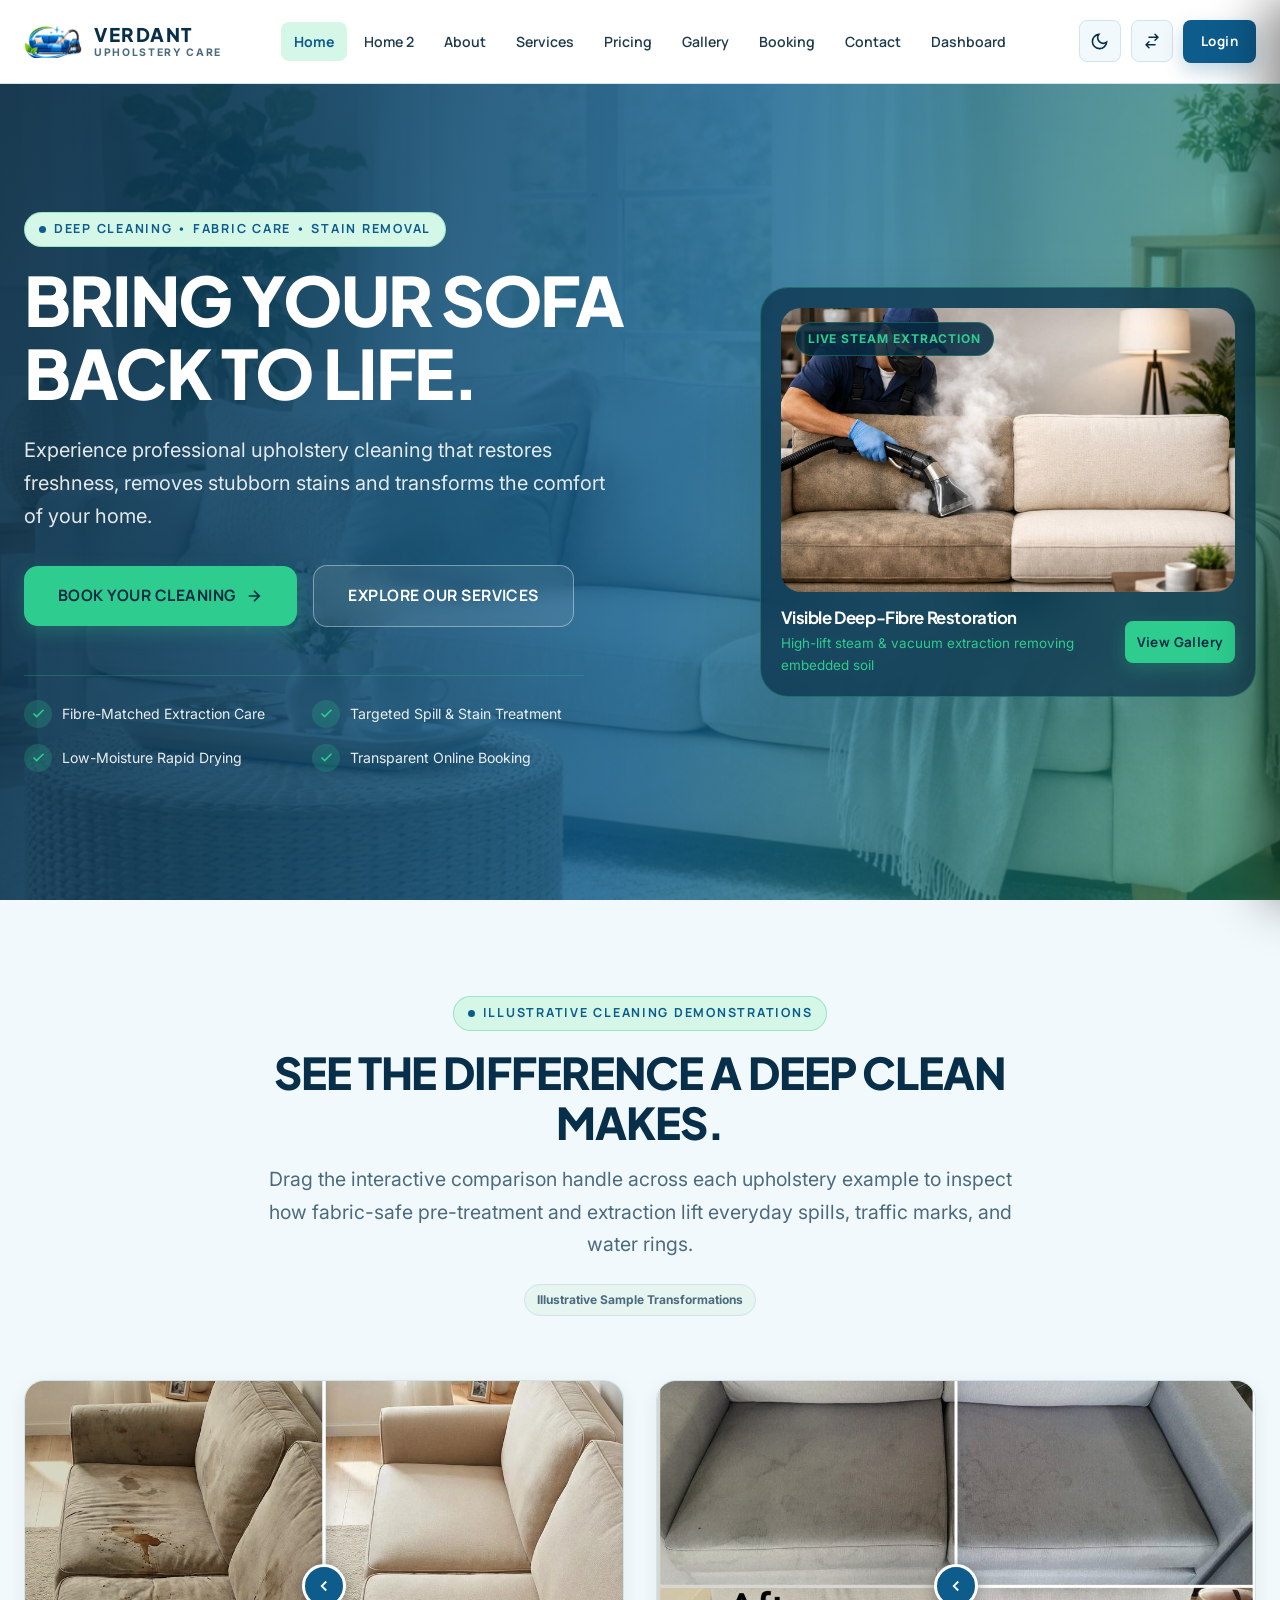
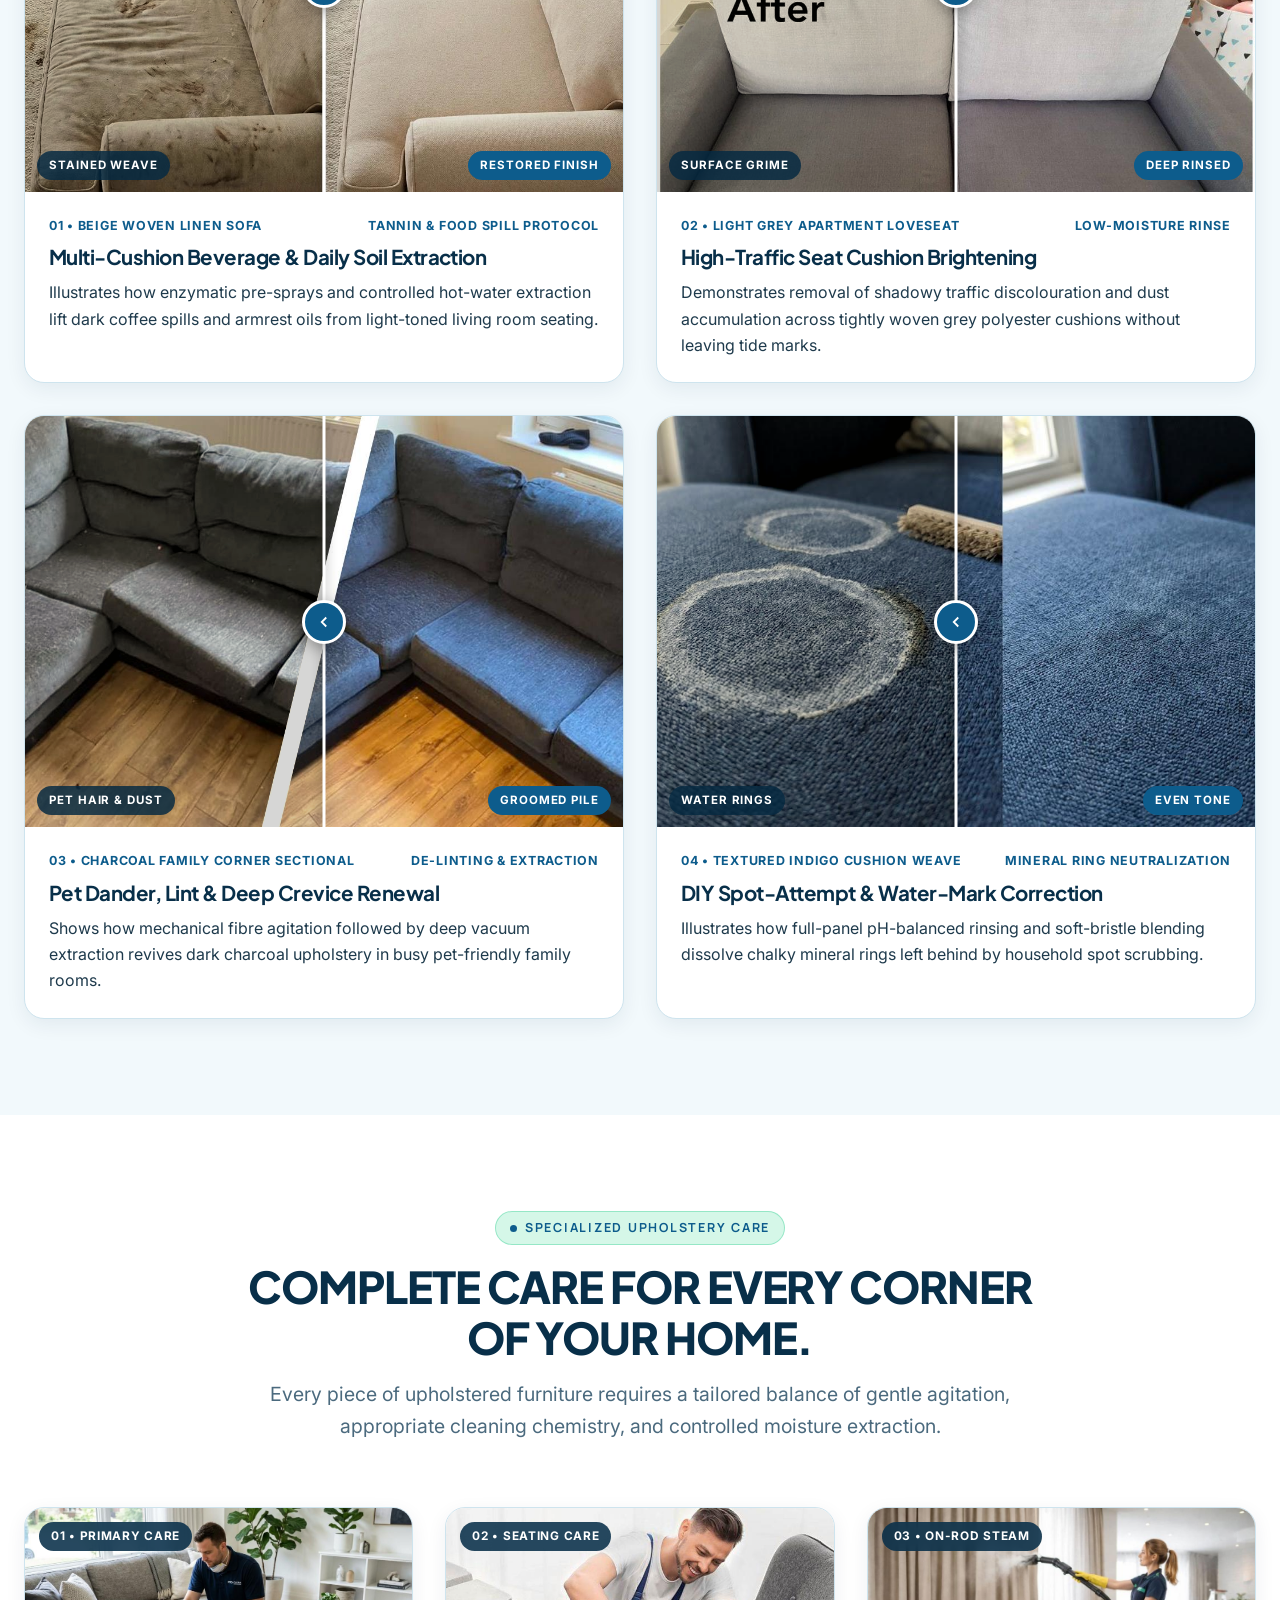
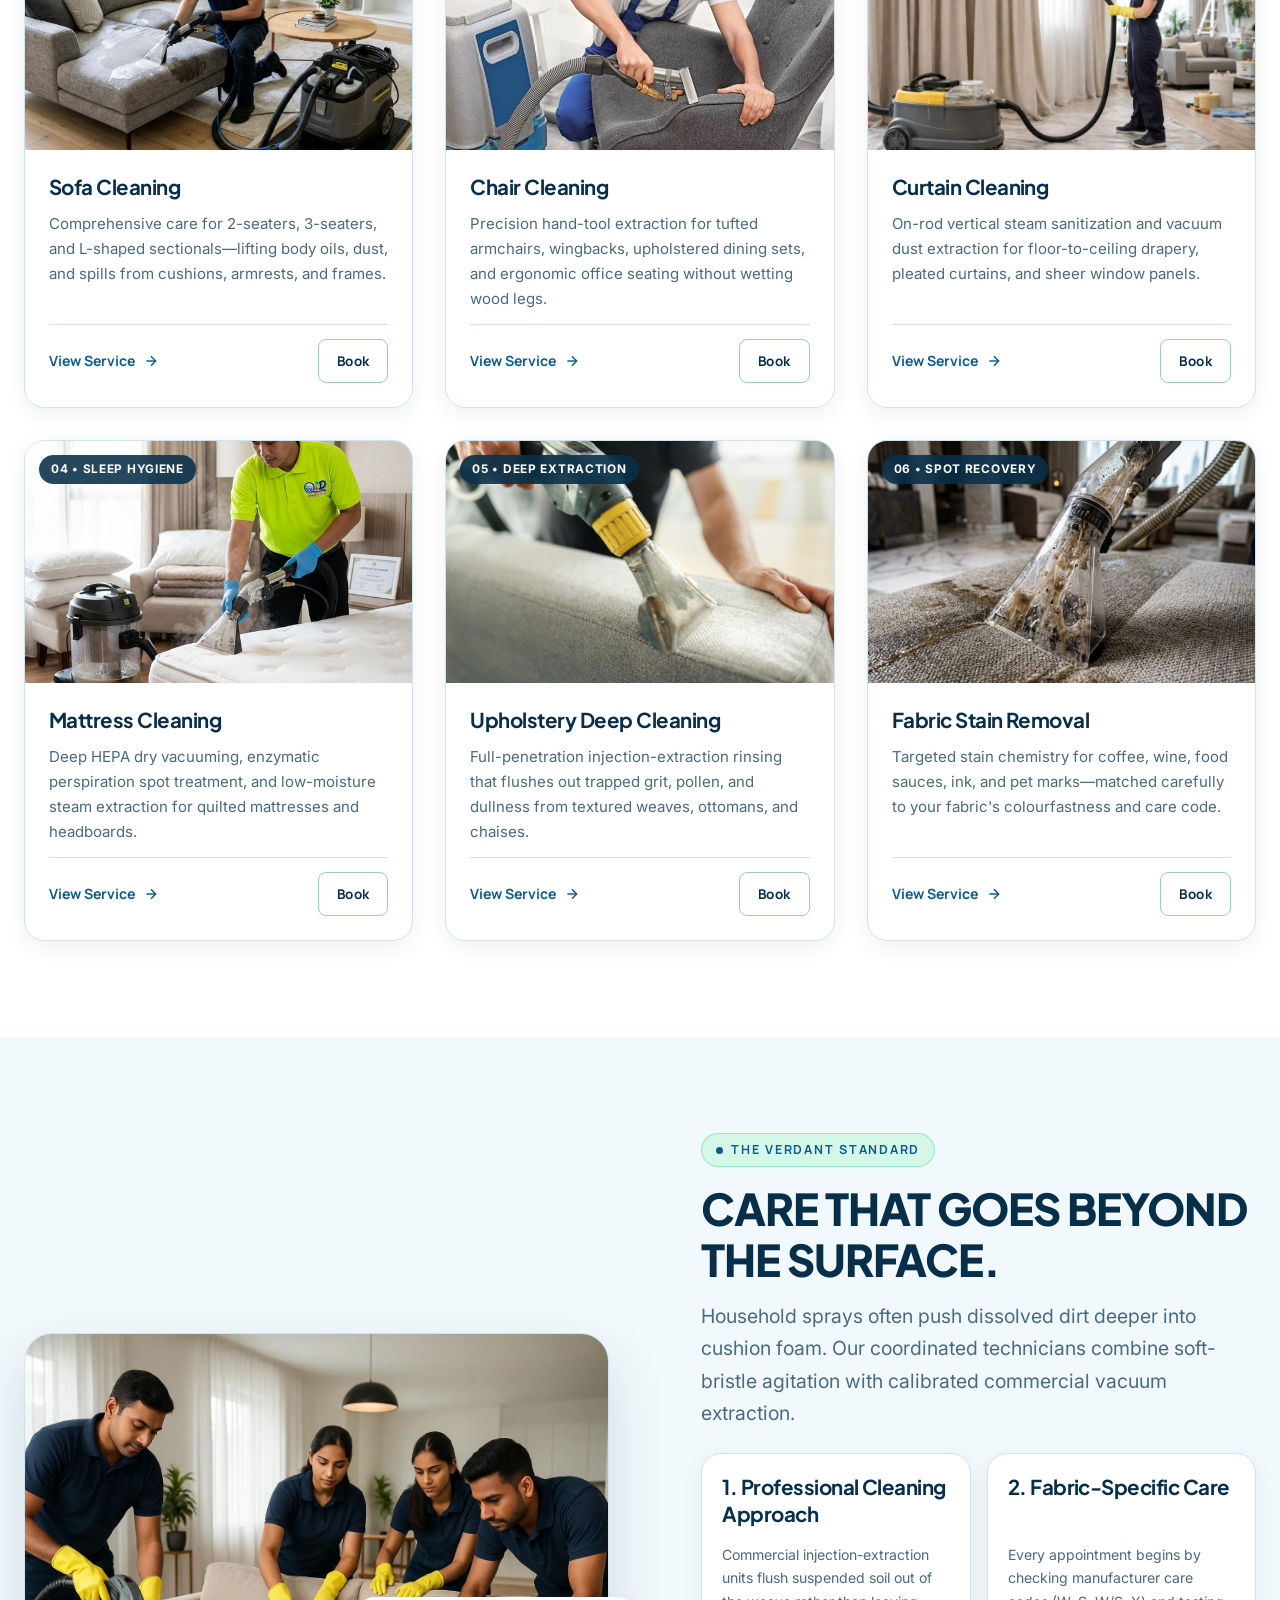
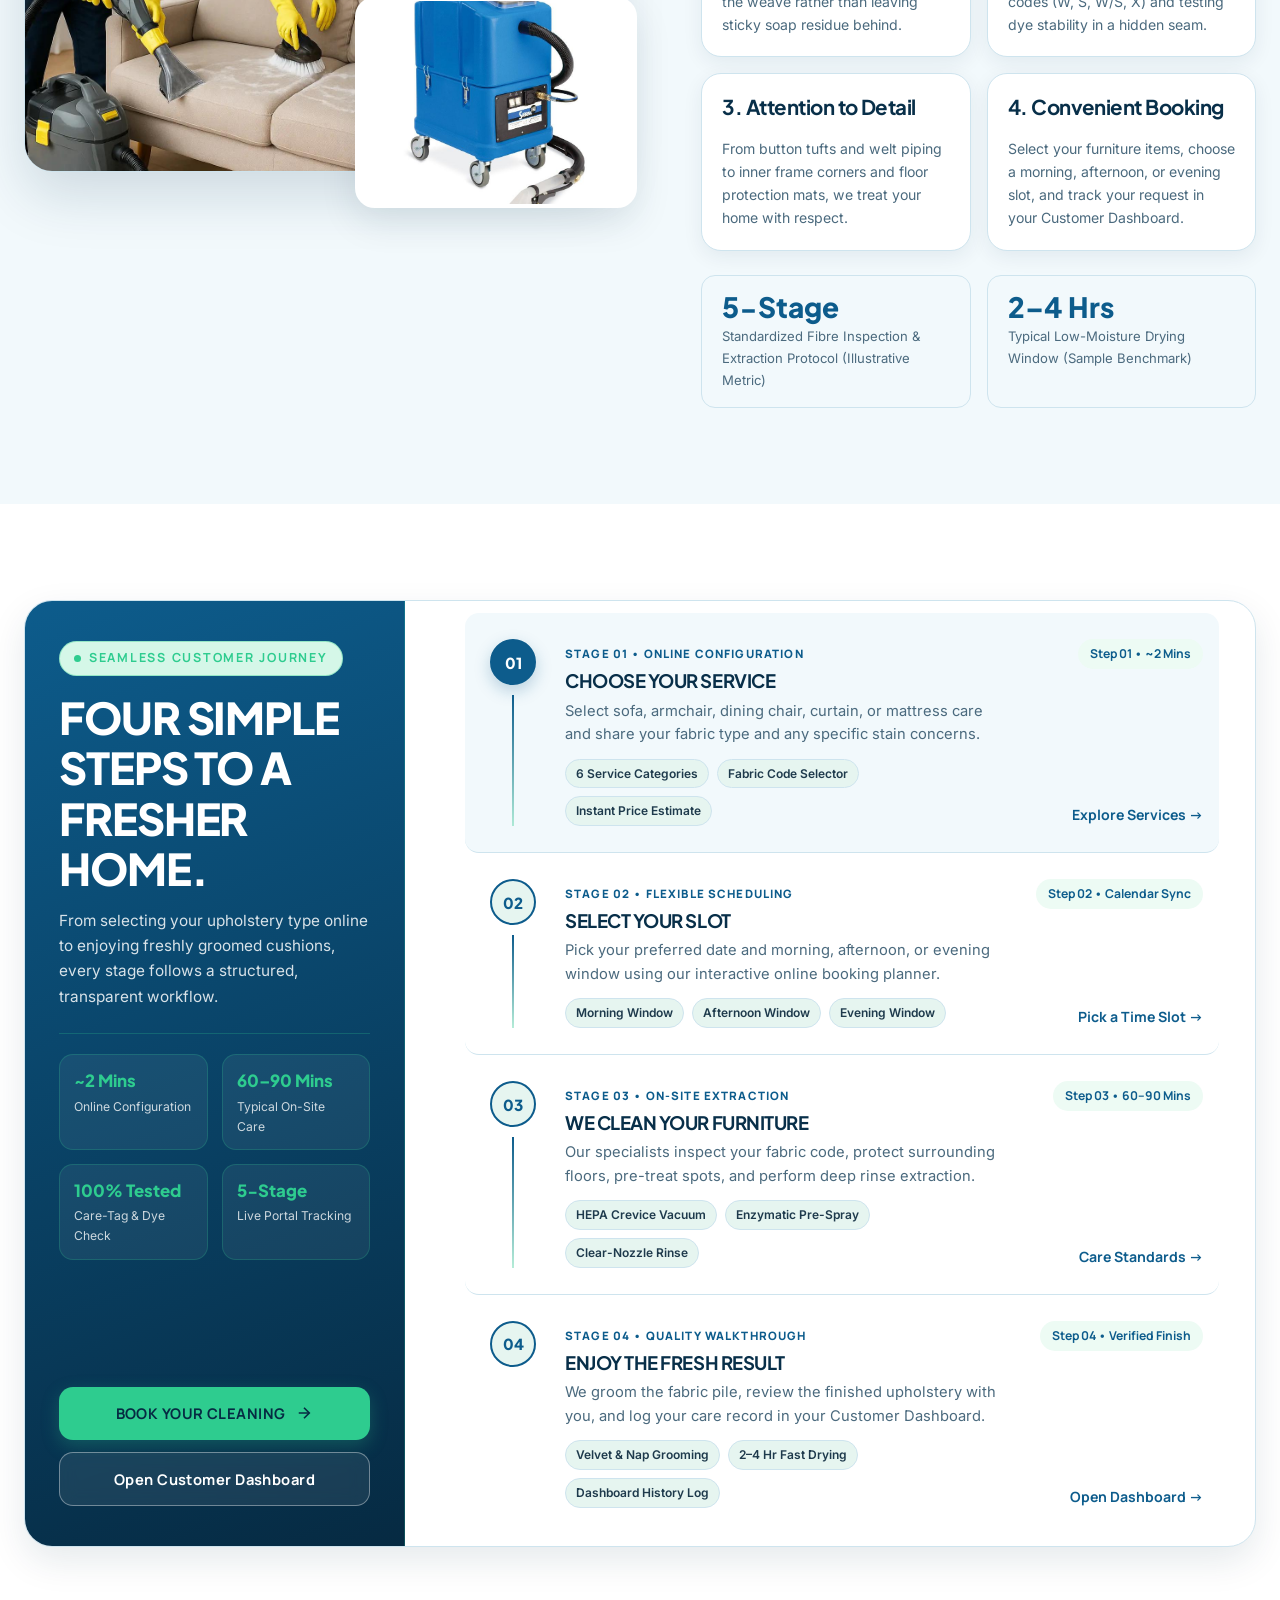
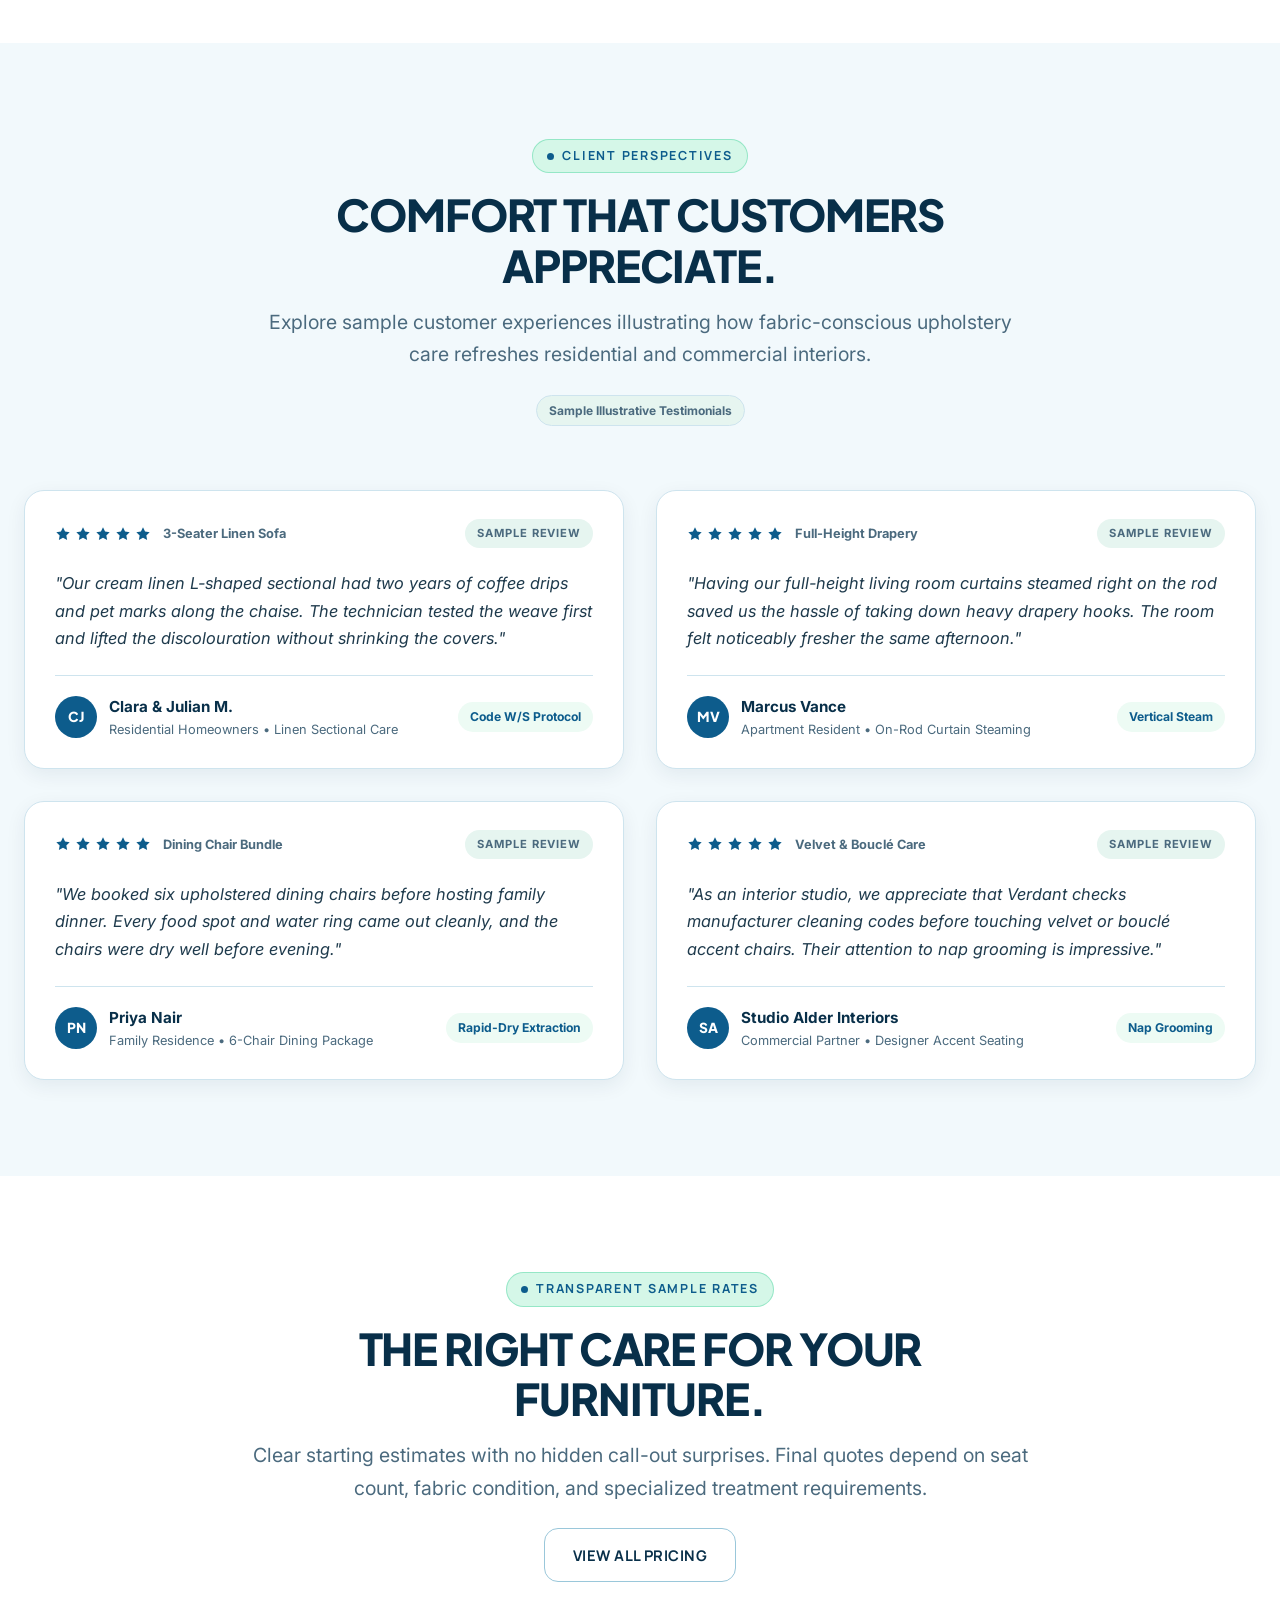
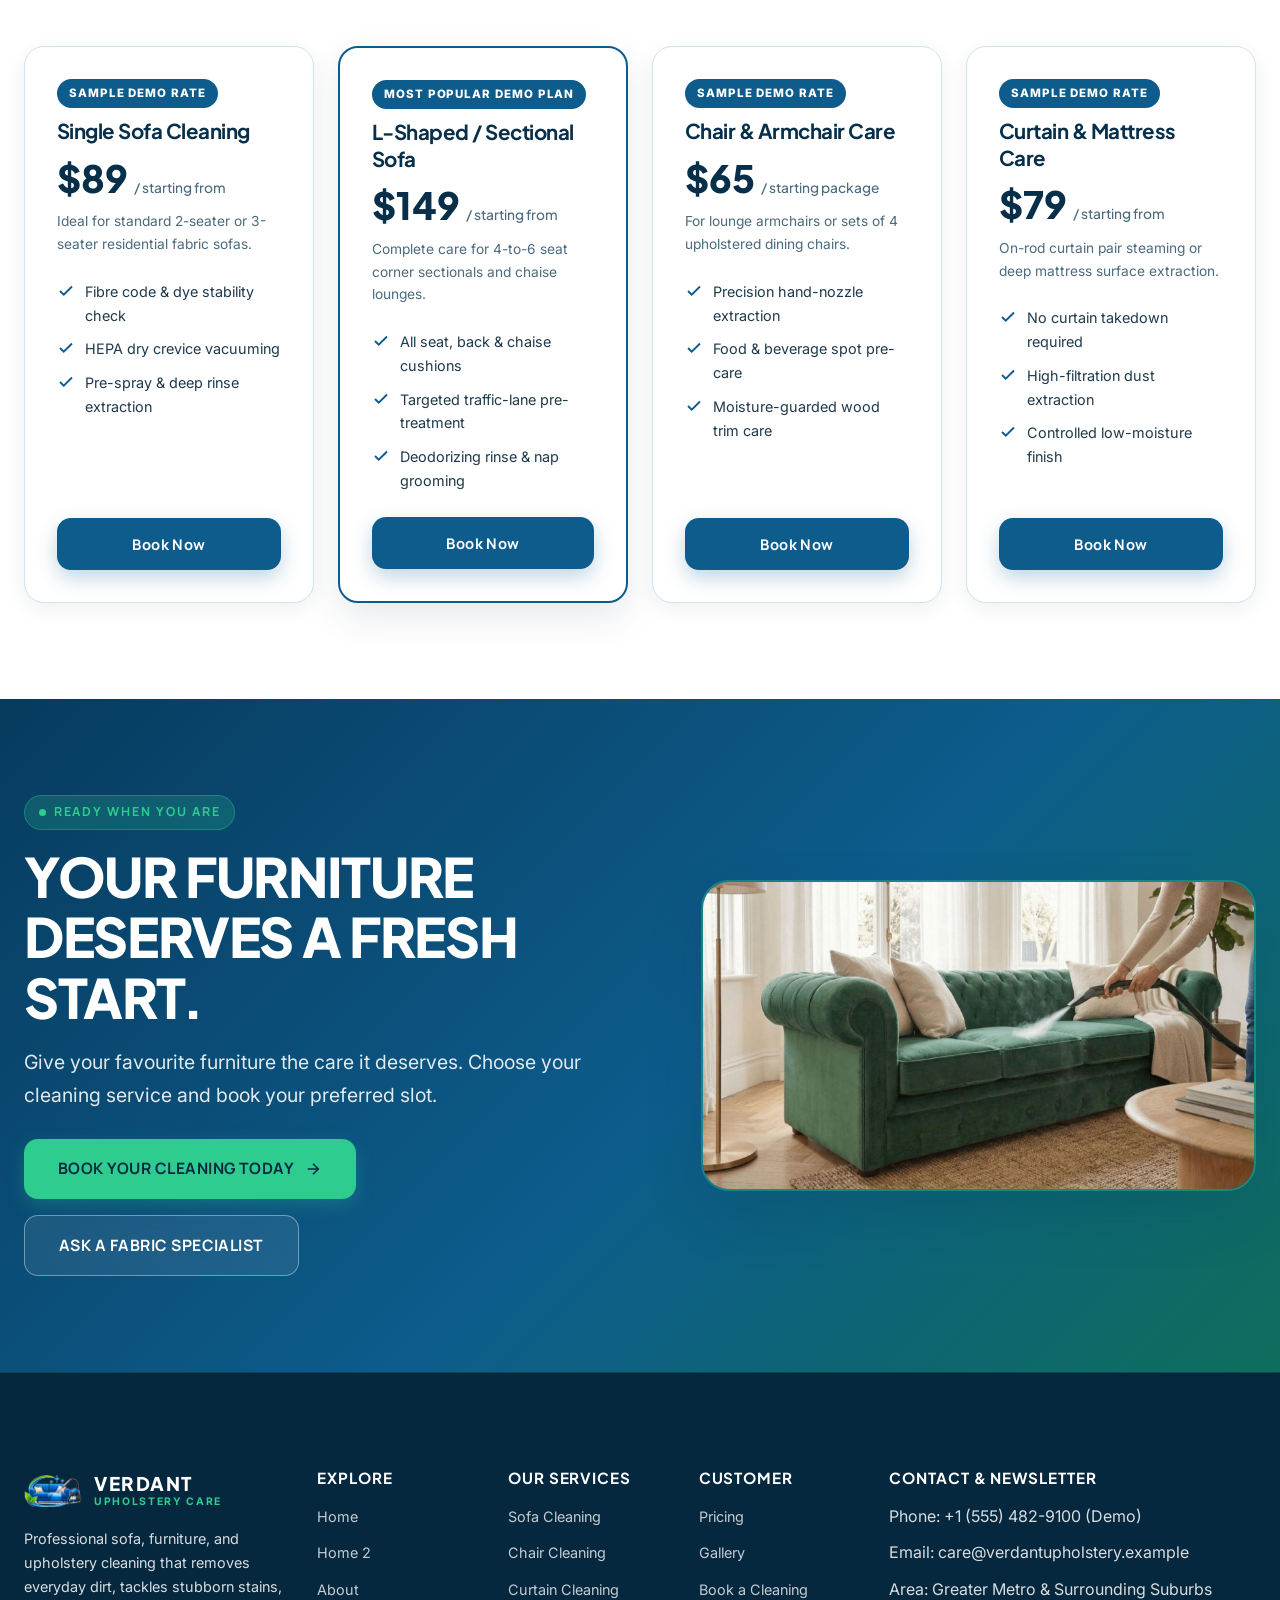
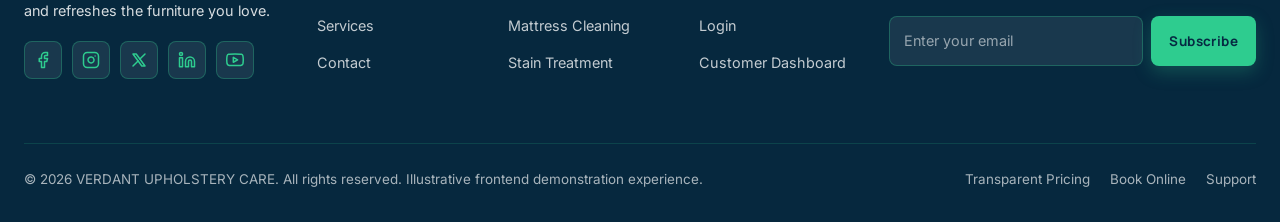
==== index.html @ 47d1d645 "Initial commit: Sofa & Upholstery Cleaning Service website" ====
<!DOCTYPE html>
<html lang="en" data-theme="light">

<head>
  <meta charset="UTF-8">
  <meta name="viewport" content="width=device-width, initial-scale=1.0">
  <title>VERDANT Upholstery Care | Premium Sofa &amp; Upholstery Cleaning Service</title>
  <meta name="description"
    content="Bring your furniture back to life. Professional sofa, chair, curtain, and mattress upholstery cleaning that removes everyday dirt, tackles stubborn stains, and refreshes your home.">
  <meta property="og:title" content="VERDANT Upholstery Care — Bring Your Furniture Back to Life">
  <meta property="og:description"
    content="Professional upholstery cleaning that restores freshness, removes stubborn stains, and transforms the comfort of your home.">
  <meta property="og:type" content="website">
  <link rel="icon" type="image/png" href="images/logo.png">
  <link rel="stylesheet" href="assets/css/style.css">
</head>

<body>

  <!-- ==================== GLOBAL STICKY NAVBAR ==================== -->
  <header class="site-header">
    <div class="container navbar">
      <a href="index.html" class="brand-logo" aria-label="Verdant Upholstery Care Home">
        <span class="brand-logo__mark" aria-hidden="true">
          <img src="images/logo.png" alt="Verdant Upholstery Care Logo" width="58" height="42">
        </span>
        <span class="brand-logo__text">
          <span class="brand-logo__name">VERDANT</span>
          <span class="brand-logo__sub">UPHOLSTERY CARE</span>
        </span>
      </a>

      <nav class="nav-menu" aria-label="Primary Navigation">
        <a href="index.html" class="nav-link is-active">Home</a>
        <a href="home-2.html" class="nav-link">Home 2</a>
        <a href="about.html" class="nav-link">About</a>
        <a href="services.html" class="nav-link">Services</a>
        <a href="pricing.html" class="nav-link">Pricing</a>
        <a href="gallery.html" class="nav-link">Gallery</a>
        <a href="booking.html" class="nav-link">Booking</a>
        <a href="contact.html" class="nav-link">Contact</a>
        <a href="dashboard.html" class="nav-link">Dashboard</a>
      </nav>

      <div class="nav-actions">
        <button type="button" class="theme-toggle" data-theme-toggle aria-label="Toggle Light and Dark Theme">
          <svg class="icon-moon" viewBox="0 0 24 24" fill="none" stroke="currentColor" stroke-width="2">
            <path d="M21 12.79A9 9 0 1 1 11.21 3 7 7 0 0 0 21 12.79z" />
          </svg>
          <svg class="icon-sun" viewBox="0 0 24 24" fill="none" stroke="currentColor" stroke-width="2">
            <circle cx="12" cy="12" r="5" />
            <line x1="12" y1="1" x2="12" y2="3" />
            <line x1="12" y1="21" x2="12" y2="23" />
            <line x1="4.22" y1="4.22" x2="5.64" y2="5.64" />
            <line x1="18.36" y1="18.36" x2="19.78" y2="19.78" />
            <line x1="1" y1="12" x2="3" y2="12" />
            <line x1="21" y1="12" x2="23" y2="12" />
            <line x1="4.22" y1="19.78" x2="5.64" y2="18.36" />
            <line x1="18.36" y1="5.64" x2="19.78" y2="4.22" />
          </svg>
        </button>
        <button type="button" class="rtl-toggle-btn" data-rtl-toggle aria-label="Toggle Direction"
          title="Toggle RTL / LTR Direction">
          <svg viewBox="0 0 24 24" width="18" height="18" fill="none" stroke="currentColor" stroke-width="2"
            stroke-linecap="round" stroke-linejoin="round" aria-hidden="true">
            <path d="M8 7h12m0 0l-4-4m4 4l-4 4" />
            <path d="M16 17H4m0 0l4 4m-4-4l4-4" />
          </svg>
        </button>
        <a href="login.html" class="btn btn--primary btn--sm btn--nav-cta">Login</a>
        <button type="button" class="hamburger-btn" data-drawer-open aria-label="Open Navigation Menu">
          <svg viewBox="0 0 24 24" width="22" height="22" fill="none" stroke="currentColor" stroke-width="2.2">
            <line x1="3" y1="6" x2="21" y2="6" />
            <line x1="3" y1="12" x2="21" y2="12" />
            <line x1="3" y1="18" x2="21" y2="18" />
          </svg>
        </button>
      </div>
    </div>
  </header>

  <!-- ==================== MOBILE NAVIGATION DRAWER ==================== -->
  <div class="mobile-drawer-backdrop" aria-hidden="true"></div>
  <aside class="mobile-drawer" aria-label="Mobile Navigation Drawer" aria-hidden="true">
    <div class="mobile-drawer__header">
      <a href="index.html" class="brand-logo">
        <span class="brand-logo__mark">
          <img src="images/logo.png" alt="Verdant Upholstery Care Logo" width="58" height="42">
        </span>
        <span class="brand-logo__text">
          <span class="brand-logo__name">VERDANT</span>
          <span class="brand-logo__sub">UPHOLSTERY CARE</span>
        </span>
      </a>
      <button type="button" class="drawer-close-btn" data-drawer-close aria-label="Close Navigation Drawer">
        <svg viewBox="0 0 24 24" width="20" height="20" fill="none" stroke="currentColor" stroke-width="2.2">
          <line x1="18" y1="6" x2="6" y2="18" />
          <line x1="6" y1="6" x2="18" y2="18" />
        </svg>
      </button>
    </div>
    <div class="mobile-drawer__body">
      <nav class="drawer-nav-list" aria-label="Drawer Links">
        <a href="index.html" class="drawer-nav-link is-active">Home</a>
        <a href="home-2.html" class="drawer-nav-link">Home 2 (Interactive Experience)</a>
        <a href="about.html" class="drawer-nav-link">About Our Brand</a>
        <a href="services.html" class="drawer-nav-link">Cleaning Services</a>
        <a href="pricing.html" class="drawer-nav-link">Pricing &amp; Packages</a>
        <a href="gallery.html" class="drawer-nav-link">Before &amp; After Gallery</a>
        <a href="booking.html" class="drawer-nav-link">Book a Cleaning</a>
        <a href="contact.html" class="drawer-nav-link">Contact Us</a>
        <a href="dashboard.html" class="drawer-nav-link">Dashboard</a>
      </nav>
      <div class="drawer-portal-links">
        <a href="login.html" class="drawer-portal-btn">Login</a>
        <a href="register.html" class="drawer-portal-btn">Register</a>
        <a href="dashboard.html" class="drawer-portal-btn drawer-portal-btn--full">Customer Dashboard Portal</a>
      </div>
    </div>
    <div class="mobile-drawer__footer">
      <div class="drawer-theme-row">
        <span data-theme-label>Light Mode Active</span>
        <button type="button" class="theme-toggle" data-theme-toggle aria-label="Toggle Theme">
          <svg class="icon-moon" viewBox="0 0 24 24" fill="none" stroke="currentColor" stroke-width="2">
            <path d="M21 12.79A9 9 0 1 1 11.21 3 7 7 0 0 0 21 12.79z" />
          </svg>
          <svg class="icon-sun" viewBox="0 0 24 24" fill="none" stroke="currentColor" stroke-width="2">
            <circle cx="12" cy="12" r="5" />
            <line x1="12" y1="1" x2="12" y2="3" />
            <line x1="12" y1="21" x2="12" y2="23" />
          </svg>
        </button>
      </div>
      <a href="booking.html" class="btn btn--sage btn--full">BOOK YOUR CLEANING</a>
    </div>
  </aside>

  <main>
    <!-- ==================== SECTION 01 — IMMERSIVE HERO ==================== -->
    <section class="hero-cinematic" aria-label="Hero Banner">
      <div class="hero-cinematic__bg">
        <img src="images/image-30.png"
          alt="Sunlit modern white living room with a luxurious cream fabric sofa, sage green throw pillow, fresh indoor plants and woven coffee table"
          width="1600" height="900">
      </div>
      <div class="hero-cinematic__overlay"></div>

      <div class="container hero-cinematic__grid">
        <div class="hero-cinematic__content reveal">
          <span class="eyebrow">Deep Cleaning • Fabric Care • Stain Removal</span>
          <h1 class="display-xl">BRING YOUR SOFA BACK TO LIFE.</h1>
          <p>Experience professional upholstery cleaning that restores freshness, removes stubborn stains and transforms
            the comfort of your home.</p>
          <div class="hero-cta-group">
            <a href="booking.html" class="btn btn--sage btn--lg">
              <span>BOOK YOUR CLEANING</span>
              <svg viewBox="0 0 24 24" fill="none" stroke="currentColor" stroke-width="2.2">
                <line x1="5" y1="12" x2="19" y2="12" />
                <polyline points="12 5 19 12 12 19" />
              </svg>
            </a>
            <a href="services.html" class="btn btn--outline-light btn--lg">EXPLORE OUR SERVICES</a>
          </div>
          <div class="hero-trust-strip">
            <div class="hero-trust-item">
              <span class="hero-trust-item__dot">
                <svg viewBox="0 0 24 24" width="15" height="15" fill="none" stroke="currentColor" stroke-width="2.5">
                  <polyline points="20 6 9 17 4 12" />
                </svg>
              </span>
              <span>Fibre-Matched Extraction Care</span>
            </div>
            <div class="hero-trust-item">
              <span class="hero-trust-item__dot">
                <svg viewBox="0 0 24 24" width="15" height="15" fill="none" stroke="currentColor" stroke-width="2.5">
                  <polyline points="20 6 9 17 4 12" />
                </svg>
              </span>
              <span>Targeted Spill &amp; Stain Treatment</span>
            </div>
            <div class="hero-trust-item">
              <span class="hero-trust-item__dot">
                <svg viewBox="0 0 24 24" width="15" height="15" fill="none" stroke="currentColor" stroke-width="2.5">
                  <polyline points="20 6 9 17 4 12" />
                </svg>
              </span>
              <span>Low-Moisture Rapid Drying</span>
            </div>
            <div class="hero-trust-item">
              <span class="hero-trust-item__dot">
                <svg viewBox="0 0 24 24" width="15" height="15" fill="none" stroke="currentColor" stroke-width="2.5">
                  <polyline points="20 6 9 17 4 12" />
                </svg>
              </span>
              <span>Transparent Online Booking</span>
            </div>
          </div>
        </div>

        <div class="hero-showcase-card reveal" data-tilt>
          <div class="hero-showcase-card__img-wrap">
            <img src="images/image-1.png"
              alt="Uniformed upholstery specialist using a high-temperature steam extraction nozzle to transform a heavily soiled sofa cushion into fresh cream fabric"
              width="1536" height="1024">
            <span class="hero-showcase-badge">Live Steam Extraction</span>
          </div>
          <div class="hero-showcase-card__meta">
            <div>
              <h3>Visible Deep-Fibre Restoration</h3>
              <p>High-lift steam &amp; vacuum extraction removing embedded soil</p>
            </div>
            <a href="gallery.html" class="btn btn--sage btn--sm">View Gallery</a>
          </div>
        </div>
      </div>
    </section>

    <!-- ==================== SECTION 02 — BEFORE & AFTER TRANSFORMATION ==================== -->
    <section class="section section--surface" id="transformations">
      <div class="container">
        <div class="section-header section-header--split reveal">
          <div class="section-header__text">
            <span class="eyebrow">Illustrative Cleaning Demonstrations</span>
            <h2 class="heading-lg">SEE THE DIFFERENCE A DEEP CLEAN MAKES.</h2>
            <p class="lead">Drag the interactive comparison handle across each upholstery example to inspect how
              fabric-safe pre-treatment and extraction lift everyday spills, traffic marks, and water rings.</p>
          </div>
          <div>
            <span class="badge-demo">Illustrative Sample Transformations</span>
          </div>
        </div>

        <!-- Strict 4-Item Even Grid -->
        <div class="grid-2">
          <!-- Transformation 01 (image-3.png) -->
          <article class="ba-card reveal">
            <div class="ba-slider" style="--pos: 50%;">
              <img class="ba-slider__img" src="images/image-3.png"
                alt="Side-by-side comparison of a beige linen living room sofa with dark coffee and food stains on the left and clean restored cushions on the right"
                loading="lazy" width="1024" height="1024">
              <div class="ba-slider__before-layer" aria-hidden="true"></div>
              <div class="ba-slider__divider"></div>
              <div class="ba-slider__handle" aria-hidden="true">
                <svg viewBox="0 0 24 24" width="18" height="18" fill="none" stroke="currentColor" stroke-width="2.4">
                  <polyline points="15 18 9 12 15 6" />
                </svg>
              </div>
              <span class="ba-slider__tag ba-slider__tag--left">Stained Weave</span>
              <span class="ba-slider__tag ba-slider__tag--right">Restored Finish</span>
              <input type="range" class="ba-slider__range" min="5" max="95" value="50"
                aria-label="Compare stained beige sofa before and after cleaning">
            </div>
            <div class="ba-card__body">
              <div class="ba-card__meta">
                <span>01 • Beige Woven Linen Sofa</span>
                <span>Tannin &amp; Food Spill Protocol</span>
              </div>
              <h3 class="heading-sm">Multi-Cushion Beverage &amp; Daily Soil Extraction</h3>
              <p>Illustrates how enzymatic pre-sprays and controlled hot-water extraction lift dark coffee spills and
                armrest oils from light-toned living room seating.</p>
            </div>
          </article>

          <!-- Transformation 02 (image-6.png) -->
          <article class="ba-card reveal">
            <div class="ba-slider" style="--pos: 50%;">
              <img class="ba-slider__img" src="images/image-6.png"
                alt="Before and after comparison of a light grey two-seater sofa with soiled seat cushions on top and freshly cleaned cushions on bottom"
                loading="lazy" width="1024" height="1024">
              <div class="ba-slider__before-layer" aria-hidden="true"></div>
              <div class="ba-slider__divider"></div>
              <div class="ba-slider__handle" aria-hidden="true">
                <svg viewBox="0 0 24 24" width="18" height="18" fill="none" stroke="currentColor" stroke-width="2.4">
                  <polyline points="15 18 9 12 15 6" />
                </svg>
              </div>
              <span class="ba-slider__tag ba-slider__tag--left">Surface Grime</span>
              <span class="ba-slider__tag ba-slider__tag--right">Deep Rinsed</span>
              <input type="range" class="ba-slider__range" min="5" max="95" value="50"
                aria-label="Compare light grey loveseat before and after cleaning">
            </div>
            <div class="ba-card__body">
              <div class="ba-card__meta">
                <span>02 • Light Grey Apartment Loveseat</span>
                <span>Low-Moisture Rinse</span>
              </div>
              <h3 class="heading-sm">High-Traffic Seat Cushion Brightening</h3>
              <p>Demonstrates removal of shadowy traffic discolouration and dust accumulation across tightly woven grey
                polyester cushions without leaving tide marks.</p>
            </div>
          </article>

          <!-- Transformation 03 (image-33.png) -->
          <article class="ba-card reveal">
            <div class="ba-slider" style="--pos: 50%;">
              <img class="ba-slider__img" src="images/image-33.png"
                alt="Diagonal split comparison of a dark charcoal corner sectional sofa covered in lint and pet hair on the left and deep-cleaned charcoal fabric on the right"
                loading="lazy" width="1280" height="720">
              <div class="ba-slider__before-layer" aria-hidden="true"></div>
              <div class="ba-slider__divider"></div>
              <div class="ba-slider__handle" aria-hidden="true">
                <svg viewBox="0 0 24 24" width="18" height="18" fill="none" stroke="currentColor" stroke-width="2.4">
                  <polyline points="15 18 9 12 15 6" />
                </svg>
              </div>
              <span class="ba-slider__tag ba-slider__tag--left">Pet Hair &amp; Dust</span>
              <span class="ba-slider__tag ba-slider__tag--right">Groomed Pile</span>
              <input type="range" class="ba-slider__range" min="5" max="95" value="50"
                aria-label="Compare charcoal corner sectional before and after cleaning">
            </div>
            <div class="ba-card__body">
              <div class="ba-card__meta">
                <span>03 • Charcoal Family Corner Sectional</span>
                <span>De-Linting &amp; Extraction</span>
              </div>
              <h3 class="heading-sm">Pet Dander, Lint &amp; Deep Crevice Renewal</h3>
              <p>Shows how mechanical fibre agitation followed by deep vacuum extraction revives dark charcoal
                upholstery in busy pet-friendly family rooms.</p>
            </div>
          </article>

          <!-- Transformation 04 (image-36.png) -->
          <article class="ba-card reveal">
            <div class="ba-slider" style="--pos: 50%;">
              <img class="ba-slider__img" src="images/image-36.png"
                alt="Split comparison of a blue woven sofa cushion with two prominent white water rings and a wooden brush on the left and a uniform clean blue weave on the right"
                loading="lazy" width="1024" height="559">
              <div class="ba-slider__before-layer" aria-hidden="true"></div>
              <div class="ba-slider__divider"></div>
              <div class="ba-slider__handle" aria-hidden="true">
                <svg viewBox="0 0 24 24" width="18" height="18" fill="none" stroke="currentColor" stroke-width="2.4">
                  <polyline points="15 18 9 12 15 6" />
                </svg>
              </div>
              <span class="ba-slider__tag ba-slider__tag--left">Water Rings</span>
              <span class="ba-slider__tag ba-slider__tag--right">Even Tone</span>
              <input type="range" class="ba-slider__range" min="5" max="95" value="50"
                aria-label="Compare blue cushion water ring stain before and after cleaning">
            </div>
            <div class="ba-card__body">
              <div class="ba-card__meta">
                <span>04 • Textured Indigo Cushion Weave</span>
                <span>Mineral Ring Neutralization</span>
              </div>
              <h3 class="heading-sm">DIY Spot-Attempt &amp; Water-Mark Correction</h3>
              <p>Illustrates how full-panel pH-balanced rinsing and soft-bristle blending dissolve chalky mineral rings
                left behind by household spot scrubbing.</p>
            </div>
          </article>
        </div>
      </div>
    </section>

    <!-- ==================== SECTION 03 — OUR CLEANING SERVICES (6 ITEMS) ==================== -->
    <section class="section" id="services">
      <div class="container">
        <div class="section-header section-header--center reveal">
          <span class="eyebrow">Specialized Upholstery Care</span>
          <h2 class="heading-lg">COMPLETE CARE FOR EVERY CORNER OF YOUR HOME.</h2>
          <p class="lead">Every piece of upholstered furniture requires a tailored balance of gentle agitation,
            appropriate cleaning chemistry, and controlled moisture extraction.</p>
        </div>

        <!-- Strict 6-Item Even Grid (3x2 Desktop / 2x3 Tablet) -->
        <div class="grid-6">
          <!-- Service 01: Sofa Cleaning (image-2.png) -->
          <article class="service-card reveal" data-tilt>
            <div class="card-media">
              <img src="images/image-2.png"
                alt="Professional technician kneeling in a sunlit living room with indoor plants, extracting a grey L-shaped sectional sofa with a commercial Kärcher machine"
                loading="lazy" width="1024" height="1024">
              <span class="card-badge">01 • Primary Care</span>
            </div>
            <div class="card-body">
              <h3 class="heading-sm">Sofa Cleaning</h3>
              <p>Comprehensive care for 2-seaters, 3-seaters, and L-shaped sectionals—lifting body oils, dust, and
                spills from cushions, armrests, and frames.</p>
              <div class="card-footer">
                <a href="services.html#sofa-cleaning" class="card-link">
                  <span>View Service</span>
                  <svg viewBox="0 0 24 24" fill="none" stroke="currentColor" stroke-width="2.2">
                    <line x1="5" y1="12" x2="19" y2="12" />
                    <polyline points="12 5 19 12 12 19" />
                  </svg>
                </a>
                <a href="booking.html?service=Sofa%20Cleaning" class="btn btn--outline btn--sm">Book</a>
              </div>
            </div>
          </article>

          <!-- Service 02: Chair Cleaning (image-4.png) -->
          <article class="service-card reveal" data-tilt>
            <div class="card-media">
              <img src="images/image-4.png"
                alt="Smiling upholstery technician in blue overalls using a stainless steel extraction tool on a charcoal grey tufted armchair"
                loading="lazy" width="700" height="525">
              <span class="card-badge">02 • Seating Care</span>
            </div>
            <div class="card-body">
              <h3 class="heading-sm">Chair Cleaning</h3>
              <p>Precision hand-tool extraction for tufted armchairs, wingbacks, upholstered dining sets, and ergonomic
                office seating without wetting wood legs.</p>
              <div class="card-footer">
                <a href="services.html#chair-cleaning" class="card-link">
                  <span>View Service</span>
                  <svg viewBox="0 0 24 24" fill="none" stroke="currentColor" stroke-width="2.2">
                    <line x1="5" y1="12" x2="19" y2="12" />
                    <polyline points="12 5 19 12 12 19" />
                  </svg>
                </a>
                <a href="booking.html?service=Chair%20Cleaning" class="btn btn--outline btn--sm">Book</a>
              </div>
            </div>
          </article>

          <!-- Service 03: Curtain Cleaning (image-7.png) -->
          <article class="service-card reveal" data-tilt>
            <div class="card-media">
              <img src="images/image-7.png"
                alt="Female cleaning specialist in navy uniform and yellow gloves steam-cleaning full-height beige curtains on the rod in a living room"
                loading="lazy" width="900" height="600">
              <span class="card-badge">03 • On-Rod Steam</span>
            </div>
            <div class="card-body">
              <h3 class="heading-sm">Curtain Cleaning</h3>
              <p>On-rod vertical steam sanitization and vacuum dust extraction for floor-to-ceiling drapery, pleated
                curtains, and sheer window panels.</p>
              <div class="card-footer">
                <a href="services.html#curtain-mattress" class="card-link">
                  <span>View Service</span>
                  <svg viewBox="0 0 24 24" fill="none" stroke="currentColor" stroke-width="2.2">
                    <line x1="5" y1="12" x2="19" y2="12" />
                    <polyline points="12 5 19 12 12 19" />
                  </svg>
                </a>
                <a href="booking.html?service=Curtain%20Cleaning" class="btn btn--outline btn--sm">Book</a>
              </div>
            </div>
          </article>

          <!-- Service 04: Mattress Cleaning (image-16.png) -->
          <article class="service-card reveal" data-tilt>
            <div class="card-media">
              <img src="images/image-16.png"
                alt="Technician in green polo shirt and blue gloves steam-extracting a white quilted mattress with a commercial recovery tank beside the bed"
                loading="lazy" width="640" height="640">
              <span class="card-badge">04 • Sleep Hygiene</span>
            </div>
            <div class="card-body">
              <h3 class="heading-sm">Mattress Cleaning</h3>
              <p>Deep HEPA dry vacuuming, enzymatic perspiration spot treatment, and low-moisture steam extraction for
                quilted mattresses and headboards.</p>
              <div class="card-footer">
                <a href="services.html#curtain-mattress" class="card-link">
                  <span>View Service</span>
                  <svg viewBox="0 0 24 24" fill="none" stroke="currentColor" stroke-width="2.2">
                    <line x1="5" y1="12" x2="19" y2="12" />
                    <polyline points="12 5 19 12 12 19" />
                  </svg>
                </a>
                <a href="booking.html?service=Mattress%20Cleaning" class="btn btn--outline btn--sm">Book</a>
              </div>
            </div>
          </article>

          <!-- Service 05: Upholstery Deep Cleaning (image-5.png) -->
          <article class="service-card reveal" data-tilt>
            <div class="card-media">
              <img src="images/image-5.png"
                alt="Close-up macro photograph of a transparent extraction nozzle pulling moisture and embedded dirt from a grey woven sofa armrest"
                loading="lazy" width="2048" height="1366">
              <span class="card-badge">05 • Deep Extraction</span>
            </div>
            <div class="card-body">
              <h3 class="heading-sm">Upholstery Deep Cleaning</h3>
              <p>Full-penetration injection-extraction rinsing that flushes out trapped grit, pollen, and dullness from
                textured weaves, ottomans, and chaises.</p>
              <div class="card-footer">
                <a href="services.html#specialized-care" class="card-link">
                  <span>View Service</span>
                  <svg viewBox="0 0 24 24" fill="none" stroke="currentColor" stroke-width="2.2">
                    <line x1="5" y1="12" x2="19" y2="12" />
                    <polyline points="12 5 19 12 12 19" />
                  </svg>
                </a>
                <a href="booking.html?service=Upholstery%20Deep%20Cleaning" class="btn btn--outline btn--sm">Book</a>
              </div>
            </div>
          </article>

          <!-- Service 06: Fabric Stain Removal (image-23.png) -->
          <article class="service-card reveal" data-tilt>
            <div class="card-media">
              <img src="images/image-23.png"
                alt="Close-up view of a clear upholstery extraction nozzle drawing dark brown coffee and soil liquid out of a beige textured sofa cushion"
                loading="lazy" width="1024" height="1024">
              <span class="card-badge">06 • Spot Recovery</span>
            </div>
            <div class="card-body">
              <h3 class="heading-sm">Fabric Stain Removal</h3>
              <p>Targeted stain chemistry for coffee, wine, food sauces, ink, and pet marks—matched carefully to your
                fabric's colourfastness and care code.</p>
              <div class="card-footer">
                <a href="services.html#specialized-care" class="card-link">
                  <span>View Service</span>
                  <svg viewBox="0 0 24 24" fill="none" stroke="currentColor" stroke-width="2.2">
                    <line x1="5" y1="12" x2="19" y2="12" />
                    <polyline points="12 5 19 12 12 19" />
                  </svg>
                </a>
                <a href="booking.html?service=Fabric%20Stain%20Treatment" class="btn btn--outline btn--sm">Book</a>
              </div>
            </div>
          </article>
        </div>
      </div>
    </section>

    <!-- ==================== SECTION 04 — WHY CHOOSE US ==================== -->
    <section class="section section--surface" id="why-choose-us">
      <div class="container split-layout">
        <div class="visual-collage reveal">
          <div class="visual-collage__main">
            <img src="images/image-20.png"
              alt="Team of four uniformed upholstery cleaning specialists working together on a beige sofa using an extraction nozzle, soft bristle brush, and foam sponge"
              loading="lazy" width="1536" height="1024">
          </div>
          <div class="visual-collage__inset">
            <img src="images/image-9.png"
              alt="Commercial blue Sabrina Maxi upholstery injection-extraction machine on casters with professional hand wand"
              loading="lazy" width="800" height="800">
          </div>
        </div>

        <div class="reveal">
          <span class="eyebrow">The Verdant Standard</span>
          <h2 class="heading-lg">CARE THAT GOES BEYOND THE SURFACE.</h2>
          <p class="lead" style="margin-block: 16px 24px;">Household sprays often push dissolved dirt deeper into
            cushion foam. Our coordinated technicians combine soft-bristle agitation with calibrated commercial vacuum
            extraction.</p>

          <!-- 4 Benefits in an Even 2x2 Grid -->
          <div class="grid-2" style="gap: 16px;">
            <div class="feature-card" style="padding: 20px;">
              <h3 class="heading-sm" style="margin-bottom: 6px;">1. Professional Cleaning Approach</h3>
              <p style="font-size: 0.88rem; color: var(--text-muted);">Commercial injection-extraction units flush
                suspended soil out of the weave rather than leaving sticky soap residue behind.</p>
            </div>
            <div class="feature-card" style="padding: 20px;">
              <h3 class="heading-sm" style="margin-bottom: 6px;">2. Fabric-Specific Care</h3>
              <p style="font-size: 0.88rem; color: var(--text-muted);">Every appointment begins by checking manufacturer
                care codes (W, S, W/S, X) and testing dye stability in a hidden seam.</p>
            </div>
            <div class="feature-card" style="padding: 20px;">
              <h3 class="heading-sm" style="margin-bottom: 6px;">3. Attention to Detail</h3>
              <p style="font-size: 0.88rem; color: var(--text-muted);">From button tufts and welt piping to inner frame
                corners and floor protection mats, we treat your home with respect.</p>
            </div>
            <div class="feature-card" style="padding: 20px;">
              <h3 class="heading-sm" style="margin-bottom: 6px;">4. Convenient Booking</h3>
              <p style="font-size: 0.88rem; color: var(--text-muted);">Select your furniture items, choose a morning,
                afternoon, or evening slot, and track your request in your Customer Dashboard.</p>
            </div>
          </div>

          <!-- Clearly Labelled Illustrative Business Figures (Even 2-Box Strip) -->
          <div class="stat-strip">
            <div class="stat-box">
              <div class="stat-box__num">5-Stage</div>
              <div class="stat-box__label">Standardized Fibre Inspection &amp; Extraction Protocol (Illustrative Metric)
              </div>
            </div>
            <div class="stat-box">
              <div class="stat-box__num">2–4 Hrs</div>
              <div class="stat-box__label">Typical Low-Moisture Drying Window (Sample Benchmark)</div>
            </div>
          </div>
        </div>
      </div>
    </section>

    <!-- ==================== SECTION 05 — HOW OUR SERVICE WORKS ==================== -->
    <section class="section" id="how-it-works">
      <div class="container">
        <div class="journey-architecture reveal">
          <!-- Left: Sticky Editorial & Architectural Summary Console -->
          <aside class="journey-console">
            <div>
              <span class="eyebrow" style="color: var(--clr-sage);">Seamless Customer Journey</span>
              <h2 class="heading-lg" style="color: var(--clr-white); margin-bottom: 14px;">FOUR SIMPLE STEPS TO A
                FRESHER HOME.</h2>
              <p style="color: rgba(255,255,255,0.84); font-size: 0.96rem; line-height: 1.65; margin-bottom: 24px;">
                From selecting your upholstery type online to enjoying freshly groomed cushions, every stage follows a
                structured, transparent workflow.
              </p>

              <div class="journey-console__metrics">
                <div class="journey-console__metric">
                  <strong>~2 Mins</strong>
                  <span>Online Configuration</span>
                </div>
                <div class="journey-console__metric">
                  <strong>60–90 Mins</strong>
                  <span>Typical On-Site Care</span>
                </div>
                <div class="journey-console__metric">
                  <strong>100% Tested</strong>
                  <span>Care-Tag &amp; Dye Check</span>
                </div>
                <div class="journey-console__metric">
                  <strong>5-Stage</strong>
                  <span>Live Portal Tracking</span>
                </div>
              </div>
            </div>

            <div class="journey-console__actions">
              <a href="booking.html" class="btn btn--sage btn--full">
                <span>BOOK YOUR CLEANING</span>
                <svg viewBox="0 0 24 24" fill="none" stroke="currentColor" stroke-width="2.2">
                  <line x1="5" y1="12" x2="19" y2="12" />
                  <polyline points="12 5 19 12 12 19" />
                </svg>
              </a>
              <a href="dashboard.html" class="btn btn--outline-light btn--full">Open Customer Dashboard</a>
            </div>
          </aside>

          <!-- Right: Connected 4-Row Architectural Spine Ledger (Zero Boxy Cards) -->
          <div class="journey-ledger" role="list" aria-label="Four-Step Cleaning Process">
            <!-- Row 01 -->
            <div class="journey-ledger__row is-active" role="listitem" tabindex="0">
              <div class="journey-ledger__spine" aria-hidden="true">
                <span class="journey-ledger__node">01</span>
                <span class="journey-ledger__line"></span>
              </div>
              <div class="journey-ledger__content">
                <span class="journey-ledger__eyebrow">STAGE 01 • ONLINE CONFIGURATION</span>
                <h3 class="heading-sm">CHOOSE YOUR SERVICE</h3>
                <p>Select sofa, armchair, dining chair, curtain, or mattress care and share your fabric type and any
                  specific stain concerns.</p>
                <div class="journey-ledger__tags">
                  <span>6 Service Categories</span>
                  <span>Fabric Code Selector</span>
                  <span>Instant Price Estimate</span>
                </div>
              </div>
              <div class="journey-ledger__meta">
                <span class="journey-ledger__duration">Step 01 • ~2 Mins</span>
                <a href="services.html" class="card-link">Explore Services &rarr;</a>
              </div>
            </div>

            <!-- Row 02 -->
            <div class="journey-ledger__row" role="listitem" tabindex="0">
              <div class="journey-ledger__spine" aria-hidden="true">
                <span class="journey-ledger__node">02</span>
                <span class="journey-ledger__line"></span>
              </div>
              <div class="journey-ledger__content">
                <span class="journey-ledger__eyebrow">STAGE 02 • FLEXIBLE SCHEDULING</span>
                <h3 class="heading-sm">SELECT YOUR SLOT</h3>
                <p>Pick your preferred date and morning, afternoon, or evening window using our interactive online
                  booking planner.</p>
                <div class="journey-ledger__tags">
                  <span>Morning Window</span>
                  <span>Afternoon Window</span>
                  <span>Evening Window</span>
                </div>
              </div>
              <div class="journey-ledger__meta">
                <span class="journey-ledger__duration">Step 02 • Calendar Sync</span>
                <a href="booking.html" class="card-link">Pick a Time Slot &rarr;</a>
              </div>
            </div>

            <!-- Row 03 -->
            <div class="journey-ledger__row" role="listitem" tabindex="0">
              <div class="journey-ledger__spine" aria-hidden="true">
                <span class="journey-ledger__node">03</span>
                <span class="journey-ledger__line"></span>
              </div>
              <div class="journey-ledger__content">
                <span class="journey-ledger__eyebrow">STAGE 03 • ON-SITE EXTRACTION</span>
                <h3 class="heading-sm">WE CLEAN YOUR FURNITURE</h3>
                <p>Our specialists inspect your fabric code, protect surrounding floors, pre-treat spots, and perform
                  deep rinse extraction.</p>
                <div class="journey-ledger__tags">
                  <span>HEPA Crevice Vacuum</span>
                  <span>Enzymatic Pre-Spray</span>
                  <span>Clear-Nozzle Rinse</span>
                </div>
              </div>
              <div class="journey-ledger__meta">
                <span class="journey-ledger__duration">Step 03 • 60–90 Mins</span>
                <a href="about.html" class="card-link">Care Standards &rarr;</a>
              </div>
            </div>

            <!-- Row 04 -->
            <div class="journey-ledger__row" role="listitem" tabindex="0">
              <div class="journey-ledger__spine" aria-hidden="true">
                <span class="journey-ledger__node">04</span>
              </div>
              <div class="journey-ledger__content">
                <span class="journey-ledger__eyebrow">STAGE 04 • QUALITY WALKTHROUGH</span>
                <h3 class="heading-sm">ENJOY THE FRESH RESULT</h3>
                <p>We groom the fabric pile, review the finished upholstery with you, and log your care record in your
                  Customer Dashboard.</p>
                <div class="journey-ledger__tags">
                  <span>Velvet &amp; Nap Grooming</span>
                  <span>2–4 Hr Fast Drying</span>
                  <span>Dashboard History Log</span>
                </div>
              </div>
              <div class="journey-ledger__meta">
                <span class="journey-ledger__duration">Step 04 • Verified Finish</span>
                <a href="dashboard.html" class="card-link">Open Dashboard &rarr;</a>
              </div>
            </div>
          </div>
        </div>
      </div>
    </section>

    <!-- ==================== SECTION 06 — CUSTOMER TESTIMONIALS (4 ITEMS) ==================== -->
    <section class="section section--surface" id="testimonials">
      <div class="container">
        <div class="section-header section-header--split reveal">
          <div class="section-header__text">
            <span class="eyebrow">Client Perspectives</span>
            <h2 class="heading-lg">COMFORT THAT CUSTOMERS APPRECIATE.</h2>
            <p class="lead">Explore sample customer experiences illustrating how fabric-conscious upholstery care
              refreshes residential and commercial interiors.</p>
          </div>
          <span class="badge-demo">Sample Illustrative Testimonials</span>
        </div>

        <!-- Redesigned 2x2 Editorial Testimonial Grid (Even 4 Items) -->
        <div class="testimonial-editorial-grid">
          <!-- Review 01 -->
          <article class="testimonial-editorial-card reveal">
            <div class="testimonial-editorial-card__top">
              <div class="testimonial-editorial-card__stars" aria-label="5 out of 5 stars">
                <svg viewBox="0 0 24 24" width="16" height="16" fill="currentColor">
                  <polygon
                    points="12 2 15.09 8.26 22 9.27 17 14.14 18.18 21.02 12 17.77 5.82 21.02 7 14.14 2 9.27 8.91 8.26 12 2" />
                </svg>
                <svg viewBox="0 0 24 24" width="16" height="16" fill="currentColor">
                  <polygon
                    points="12 2 15.09 8.26 22 9.27 17 14.14 18.18 21.02 12 17.77 5.82 21.02 7 14.14 2 9.27 8.91 8.26 12 2" />
                </svg>
                <svg viewBox="0 0 24 24" width="16" height="16" fill="currentColor">
                  <polygon
                    points="12 2 15.09 8.26 22 9.27 17 14.14 18.18 21.02 12 17.77 5.82 21.02 7 14.14 2 9.27 8.91 8.26 12 2" />
                </svg>
                <svg viewBox="0 0 24 24" width="16" height="16" fill="currentColor">
                  <polygon
                    points="12 2 15.09 8.26 22 9.27 17 14.14 18.18 21.02 12 17.77 5.82 21.02 7 14.14 2 9.27 8.91 8.26 12 2" />
                </svg>
                <svg viewBox="0 0 24 24" width="16" height="16" fill="currentColor">
                  <polygon
                    points="12 2 15.09 8.26 22 9.27 17 14.14 18.18 21.02 12 17.77 5.82 21.02 7 14.14 2 9.27 8.91 8.26 12 2" />
                </svg>
                <span class="testimonial-editorial-card__service">3-Seater Linen Sofa</span>
              </div>
              <span class="sample-pill">SAMPLE REVIEW</span>
            </div>

            <blockquote class="testimonial-editorial-card__quote">
              "Our cream linen L-shaped sectional had two years of coffee drips and pet marks along the chaise. The
              technician tested the weave first and lifted the discolouration without shrinking the covers."
            </blockquote>

            <div class="testimonial-editorial-card__footer">
              <div class="testimonial-editorial-card__person">
                <span class="testimonial-editorial-card__avatar" aria-hidden="true">CJ</span>
                <div>
                  <div class="testimonial-card__name">Clara &amp; Julian M.</div>
                  <div class="testimonial-card__role">Residential Homeowners • Linen Sectional Care</div>
                </div>
              </div>
              <span class="testimonial-editorial-card__tag">Code W/S Protocol</span>
            </div>
          </article>

          <!-- Review 02 -->
          <article class="testimonial-editorial-card reveal">
            <div class="testimonial-editorial-card__top">
              <div class="testimonial-editorial-card__stars" aria-label="5 out of 5 stars">
                <svg viewBox="0 0 24 24" width="16" height="16" fill="currentColor">
                  <polygon
                    points="12 2 15.09 8.26 22 9.27 17 14.14 18.18 21.02 12 17.77 5.82 21.02 7 14.14 2 9.27 8.91 8.26 12 2" />
                </svg>
                <svg viewBox="0 0 24 24" width="16" height="16" fill="currentColor">
                  <polygon
                    points="12 2 15.09 8.26 22 9.27 17 14.14 18.18 21.02 12 17.77 5.82 21.02 7 14.14 2 9.27 8.91 8.26 12 2" />
                </svg>
                <svg viewBox="0 0 24 24" width="16" height="16" fill="currentColor">
                  <polygon
                    points="12 2 15.09 8.26 22 9.27 17 14.14 18.18 21.02 12 17.77 5.82 21.02 7 14.14 2 9.27 8.91 8.26 12 2" />
                </svg>
                <svg viewBox="0 0 24 24" width="16" height="16" fill="currentColor">
                  <polygon
                    points="12 2 15.09 8.26 22 9.27 17 14.14 18.18 21.02 12 17.77 5.82 21.02 7 14.14 2 9.27 8.91 8.26 12 2" />
                </svg>
                <svg viewBox="0 0 24 24" width="16" height="16" fill="currentColor">
                  <polygon
                    points="12 2 15.09 8.26 22 9.27 17 14.14 18.18 21.02 12 17.77 5.82 21.02 7 14.14 2 9.27 8.91 8.26 12 2" />
                </svg>
                <span class="testimonial-editorial-card__service">Full-Height Drapery</span>
              </div>
              <span class="sample-pill">SAMPLE REVIEW</span>
            </div>

            <blockquote class="testimonial-editorial-card__quote">
              "Having our full-height living room curtains steamed right on the rod saved us the hassle of taking down
              heavy drapery hooks. The room felt noticeably fresher the same afternoon."
            </blockquote>

            <div class="testimonial-editorial-card__footer">
              <div class="testimonial-editorial-card__person">
                <span class="testimonial-editorial-card__avatar" aria-hidden="true">MV</span>
                <div>
                  <div class="testimonial-card__name">Marcus Vance</div>
                  <div class="testimonial-card__role">Apartment Resident • On-Rod Curtain Steaming</div>
                </div>
              </div>
              <span class="testimonial-editorial-card__tag">Vertical Steam</span>
            </div>
          </article>

          <!-- Review 03 -->
          <article class="testimonial-editorial-card reveal">
            <div class="testimonial-editorial-card__top">
              <div class="testimonial-editorial-card__stars" aria-label="5 out of 5 stars">
                <svg viewBox="0 0 24 24" width="16" height="16" fill="currentColor">
                  <polygon
                    points="12 2 15.09 8.26 22 9.27 17 14.14 18.18 21.02 12 17.77 5.82 21.02 7 14.14 2 9.27 8.91 8.26 12 2" />
                </svg>
                <svg viewBox="0 0 24 24" width="16" height="16" fill="currentColor">
                  <polygon
                    points="12 2 15.09 8.26 22 9.27 17 14.14 18.18 21.02 12 17.77 5.82 21.02 7 14.14 2 9.27 8.91 8.26 12 2" />
                </svg>
                <svg viewBox="0 0 24 24" width="16" height="16" fill="currentColor">
                  <polygon
                    points="12 2 15.09 8.26 22 9.27 17 14.14 18.18 21.02 12 17.77 5.82 21.02 7 14.14 2 9.27 8.91 8.26 12 2" />
                </svg>
                <svg viewBox="0 0 24 24" width="16" height="16" fill="currentColor">
                  <polygon
                    points="12 2 15.09 8.26 22 9.27 17 14.14 18.18 21.02 12 17.77 5.82 21.02 7 14.14 2 9.27 8.91 8.26 12 2" />
                </svg>
                <svg viewBox="0 0 24 24" width="16" height="16" fill="currentColor">
                  <polygon
                    points="12 2 15.09 8.26 22 9.27 17 14.14 18.18 21.02 12 17.77 5.82 21.02 7 14.14 2 9.27 8.91 8.26 12 2" />
                </svg>
                <span class="testimonial-editorial-card__service">Dining Chair Bundle</span>
              </div>
              <span class="sample-pill">SAMPLE REVIEW</span>
            </div>

            <blockquote class="testimonial-editorial-card__quote">
              "We booked six upholstered dining chairs before hosting family dinner. Every food spot and water ring came
              out cleanly, and the chairs were dry well before evening."
            </blockquote>

            <div class="testimonial-editorial-card__footer">
              <div class="testimonial-editorial-card__person">
                <span class="testimonial-editorial-card__avatar" aria-hidden="true">PN</span>
                <div>
                  <div class="testimonial-card__name">Priya Nair</div>
                  <div class="testimonial-card__role">Family Residence • 6-Chair Dining Package</div>
                </div>
              </div>
              <span class="testimonial-editorial-card__tag">Rapid-Dry Extraction</span>
            </div>
          </article>

          <!-- Review 04 -->
          <article class="testimonial-editorial-card reveal">
            <div class="testimonial-editorial-card__top">
              <div class="testimonial-editorial-card__stars" aria-label="5 out of 5 stars">
                <svg viewBox="0 0 24 24" width="16" height="16" fill="currentColor">
                  <polygon
                    points="12 2 15.09 8.26 22 9.27 17 14.14 18.18 21.02 12 17.77 5.82 21.02 7 14.14 2 9.27 8.91 8.26 12 2" />
                </svg>
                <svg viewBox="0 0 24 24" width="16" height="16" fill="currentColor">
                  <polygon
                    points="12 2 15.09 8.26 22 9.27 17 14.14 18.18 21.02 12 17.77 5.82 21.02 7 14.14 2 9.27 8.91 8.26 12 2" />
                </svg>
                <svg viewBox="0 0 24 24" width="16" height="16" fill="currentColor">
                  <polygon
                    points="12 2 15.09 8.26 22 9.27 17 14.14 18.18 21.02 12 17.77 5.82 21.02 7 14.14 2 9.27 8.91 8.26 12 2" />
                </svg>
                <svg viewBox="0 0 24 24" width="16" height="16" fill="currentColor">
                  <polygon
                    points="12 2 15.09 8.26 22 9.27 17 14.14 18.18 21.02 12 17.77 5.82 21.02 7 14.14 2 9.27 8.91 8.26 12 2" />
                </svg>
                <svg viewBox="0 0 24 24" width="16" height="16" fill="currentColor">
                  <polygon
                    points="12 2 15.09 8.26 22 9.27 17 14.14 18.18 21.02 12 17.77 5.82 21.02 7 14.14 2 9.27 8.91 8.26 12 2" />
                </svg>
                <span class="testimonial-editorial-card__service">Velvet &amp; Bouclé Care</span>
              </div>
              <span class="sample-pill">SAMPLE REVIEW</span>
            </div>

            <blockquote class="testimonial-editorial-card__quote">
              "As an interior studio, we appreciate that Verdant checks manufacturer cleaning codes before touching
              velvet or bouclé accent chairs. Their attention to nap grooming is impressive."
            </blockquote>

            <div class="testimonial-editorial-card__footer">
              <div class="testimonial-editorial-card__person">
                <span class="testimonial-editorial-card__avatar" aria-hidden="true">SA</span>
                <div>
                  <div class="testimonial-card__name">Studio Alder Interiors</div>
                  <div class="testimonial-card__role">Commercial Partner • Designer Accent Seating</div>
                </div>
              </div>
              <span class="testimonial-editorial-card__tag">Nap Grooming</span>
            </div>
          </article>
        </div>
      </div>
    </section>

    <!-- ==================== SECTION 07 — PRICING PREVIEW (4 ITEMS) ==================== -->
    <section class="section" id="pricing-preview">
      <div class="container">
        <div class="section-header section-header--split reveal">
          <div class="section-header__text">
            <span class="eyebrow">Transparent Sample Rates</span>
            <h2 class="heading-lg">THE RIGHT CARE FOR YOUR FURNITURE.</h2>
            <p class="lead">Clear starting estimates with no hidden call-out surprises. Final quotes depend on seat
              count, fabric condition, and specialized treatment requirements.</p>
          </div>
          <a href="pricing.html" class="btn btn--outline">VIEW ALL PRICING</a>
        </div>

        <!-- Strict 4-Item Even Grid -->
        <div class="grid-4">
          <article class="pricing-card reveal">
            <span class="pricing-card__tag">Sample Demo Rate</span>
            <h3 class="heading-sm">Single Sofa Cleaning</h3>
            <div class="pricing-card__price">$89 <span>/ starting from</span></div>
            <p style="font-size:0.86rem;color:var(--text-muted);">Ideal for standard 2-seater or 3-seater residential
              fabric sofas.</p>
            <ul class="pricing-list">
              <li><svg viewBox="0 0 24 24" fill="none" stroke="currentColor" stroke-width="2.5">
                  <polyline points="20 6 9 17 4 12" />
                </svg><span>Fibre code &amp; dye stability check</span></li>
              <li><svg viewBox="0 0 24 24" fill="none" stroke="currentColor" stroke-width="2.5">
                  <polyline points="20 6 9 17 4 12" />
                </svg><span>HEPA dry crevice vacuuming</span></li>
              <li><svg viewBox="0 0 24 24" fill="none" stroke="currentColor" stroke-width="2.5">
                  <polyline points="20 6 9 17 4 12" />
                </svg><span>Pre-spray &amp; deep rinse extraction</span></li>
            </ul>
            <a href="booking.html?service=Sofa%20Cleaning" class="btn btn--primary btn--full">Book Now</a>
          </article>

          <article class="pricing-card pricing-card--featured reveal">
            <span class="pricing-card__tag">Most Popular Demo Plan</span>
            <h3 class="heading-sm">L-Shaped / Sectional Sofa</h3>
            <div class="pricing-card__price">$149 <span>/ starting from</span></div>
            <p style="font-size:0.86rem;color:var(--text-muted);">Complete care for 4-to-6 seat corner sectionals and
              chaise lounges.</p>
            <ul class="pricing-list">
              <li><svg viewBox="0 0 24 24" fill="none" stroke="currentColor" stroke-width="2.5">
                  <polyline points="20 6 9 17 4 12" />
                </svg><span>All seat, back &amp; chaise cushions</span></li>
              <li><svg viewBox="0 0 24 24" fill="none" stroke="currentColor" stroke-width="2.5">
                  <polyline points="20 6 9 17 4 12" />
                </svg><span>Targeted traffic-lane pre-treatment</span></li>
              <li><svg viewBox="0 0 24 24" fill="none" stroke="currentColor" stroke-width="2.5">
                  <polyline points="20 6 9 17 4 12" />
                </svg><span>Deodorizing rinse &amp; nap grooming</span></li>
            </ul>
            <a href="booking.html?service=Sofa%20Cleaning" class="btn btn--primary btn--full">Book Now</a>
          </article>

          <article class="pricing-card reveal">
            <span class="pricing-card__tag">Sample Demo Rate</span>
            <h3 class="heading-sm">Chair &amp; Armchair Care</h3>
            <div class="pricing-card__price">$65 <span>/ starting package</span></div>
            <p style="font-size:0.86rem;color:var(--text-muted);">For lounge armchairs or sets of 4 upholstered dining
              chairs.</p>
            <ul class="pricing-list">
              <li><svg viewBox="0 0 24 24" fill="none" stroke="currentColor" stroke-width="2.5">
                  <polyline points="20 6 9 17 4 12" />
                </svg><span>Precision hand-nozzle extraction</span></li>
              <li><svg viewBox="0 0 24 24" fill="none" stroke="currentColor" stroke-width="2.5">
                  <polyline points="20 6 9 17 4 12" />
                </svg><span>Food &amp; beverage spot pre-care</span></li>
              <li><svg viewBox="0 0 24 24" fill="none" stroke="currentColor" stroke-width="2.5">
                  <polyline points="20 6 9 17 4 12" />
                </svg><span>Moisture-guarded wood trim care</span></li>
            </ul>
            <a href="booking.html?service=Chair%20Cleaning" class="btn btn--primary btn--full">Book Now</a>
          </article>

          <article class="pricing-card reveal">
            <span class="pricing-card__tag">Sample Demo Rate</span>
            <h3 class="heading-sm">Curtain &amp; Mattress Care</h3>
            <div class="pricing-card__price">$79 <span>/ starting from</span></div>
            <p style="font-size:0.86rem;color:var(--text-muted);">On-rod curtain pair steaming or deep mattress surface
              extraction.</p>
            <ul class="pricing-list">
              <li><svg viewBox="0 0 24 24" fill="none" stroke="currentColor" stroke-width="2.5">
                  <polyline points="20 6 9 17 4 12" />
                </svg><span>No curtain takedown required</span></li>
              <li><svg viewBox="0 0 24 24" fill="none" stroke="currentColor" stroke-width="2.5">
                  <polyline points="20 6 9 17 4 12" />
                </svg><span>High-filtration dust extraction</span></li>
              <li><svg viewBox="0 0 24 24" fill="none" stroke="currentColor" stroke-width="2.5">
                  <polyline points="20 6 9 17 4 12" />
                </svg><span>Controlled low-moisture finish</span></li>
            </ul>
            <a href="booking.html?service=Curtain%20Cleaning" class="btn btn--primary btn--full">Book Now</a>
          </article>
        </div>
      </div>
    </section>

    <!-- ==================== SECTION 08 — FINAL BOOKING CTA ==================== -->
    <section class="section section--dark" id="final-cta">
      <div class="container split-layout">
        <div class="reveal">
          <span class="eyebrow">Ready When You Are</span>
          <h2 class="display-lg" style="margin-bottom: 18px;">YOUR FURNITURE DESERVES A FRESH START.</h2>
          <p class="lead" style="color: rgba(255,255,255,0.88); margin-bottom: 28px;">Give your favourite furniture the
            care it deserves. Choose your cleaning service and book your preferred slot.</p>
          <div class="hero-cta-group" style="margin-bottom: 0;">
            <a href="booking.html" class="btn btn--sage btn--lg">
              <span>BOOK YOUR CLEANING TODAY</span>
              <svg viewBox="0 0 24 24" fill="none" stroke="currentColor" stroke-width="2.2">
                <line x1="5" y1="12" x2="19" y2="12" />
                <polyline points="12 5 19 12 12 19" />
              </svg>
            </a>
            <button type="button" class="btn btn--outline-light btn--lg" data-open-enquiry="Booking Assistance">ASK A
              FABRIC SPECIALIST</button>
          </div>
        </div>
        <div class="reveal">
          <div
            style="border-radius: var(--radius-xl); overflow: hidden; border: 2px solid rgba(46,204,143,0.35); box-shadow: var(--shadow-lg);">
            <img src="images/image-37.png"
              alt="Luxurious emerald-green tufted Chesterfield velvet sofa in a sunlit living room being gently refreshed with a professional steam nozzle"
              loading="lazy" width="1614" height="900">
          </div>
        </div>
      </div>
    </section>
  </main>

  <!-- ==================== GLOBAL FOOTER ==================== -->
  <footer class="site-footer">
    <div class="container">
      <div class="footer-grid">
        <div class="footer-col">
          <a href="index.html" class="brand-logo" style="margin-bottom: 16px;">
            <span class="brand-logo__mark">
              <img src="images/logo.png" alt="Verdant Upholstery Care Logo" width="58" height="42">
            </span>
            <span class="brand-logo__text">
              <span class="brand-logo__name" style="color: var(--clr-white);">VERDANT</span>
              <span class="brand-logo__sub" style="color: var(--clr-sage);">UPHOLSTERY CARE</span>
            </span>
          </a>
          <p style="font-size: 0.9rem; margin-bottom: 16px;">Professional sofa, furniture, and upholstery cleaning that
            removes everyday dirt, tackles stubborn stains, and refreshes the furniture you love.</p>
                    <div class="footer-social-links" aria-label="Follow Verdant Upholstery Care">
            <a href="https://facebook.com" class="footer-social-icon" aria-label="Facebook" target="_blank" rel="noopener noreferrer">
              <svg viewBox="0 0 24 24" width="18" height="18" fill="none" stroke="currentColor" stroke-width="2" stroke-linecap="round" stroke-linejoin="round"><path d="M18 2h-3a5 5 0 0 0-5 5v3H7v4h3v8h4v-8h3l1-4h-4V7a1 1 0 0 1 1-1h3z"/></svg>
            </a>
            <a href="https://instagram.com" class="footer-social-icon" aria-label="Instagram" target="_blank" rel="noopener noreferrer">
              <svg viewBox="0 0 24 24" width="18" height="18" fill="none" stroke="currentColor" stroke-width="2" stroke-linecap="round" stroke-linejoin="round"><rect x="2" y="2" width="20" height="20" rx="5" ry="5"/><path d="M16 11.37A4 4 0 1 1 12.63 8 4 4 0 0 1 16 11.37z"/><line x1="17.5" y1="6.5" x2="17.51" y2="6.5"/></svg>
            </a>
            <a href="https://twitter.com" class="footer-social-icon" aria-label="X (Twitter)" target="_blank" rel="noopener noreferrer">
              <svg viewBox="0 0 24 24" width="18" height="18" fill="none" stroke="currentColor" stroke-width="2" stroke-linecap="round" stroke-linejoin="round"><path d="M4 4l11.733 16h4.267l-11.733 -16z"/><path d="M4 20l6.768 -6.768m2.46 -2.46l6.772 -6.772"/></svg>
            </a>
            <a href="https://linkedin.com" class="footer-social-icon" aria-label="LinkedIn" target="_blank" rel="noopener noreferrer">
              <svg viewBox="0 0 24 24" width="18" height="18" fill="none" stroke="currentColor" stroke-width="2" stroke-linecap="round" stroke-linejoin="round"><path d="M16 8a6 6 0 0 1 6 6v7h-4v-7a2 2 0 0 0-2-2 2 2 0 0 0-2 2v7h-4v-7a6 6 0 0 1 6-6z"/><rect x="2" y="9" width="4" height="12"/><circle cx="4" cy="4" r="2"/></svg>
            </a>
            <a href="https://youtube.com" class="footer-social-icon" aria-label="YouTube" target="_blank" rel="noopener noreferrer">
              <svg viewBox="0 0 24 24" width="18" height="18" fill="none" stroke="currentColor" stroke-width="2" stroke-linecap="round" stroke-linejoin="round"><path d="M22.54 6.42a2.78 2.78 0 0 0-1.94-2C18.88 4 12 4 12 4s-6.88 0-8.6.46a2.78 2.78 0 0 0-1.94 2A29 29 0 0 0 1 11.75a29 29 0 0 0 .46 5.33A2.78 2.78 0 0 0 3.4 19c1.72.46 8.6.46 8.6.46s6.88 0 8.6-.46a2.78 2.78 0 0 0 1.94-2 29 29 0 0 0 .46-5.25 29 29 0 0 0-.46-5.33z"/><polygon points="9.75 15.02 15.5 11.75 9.75 8.48 9.75 15.02"/></svg>
            </a>
          </div>
        </div>

        <div class="footer-col">
          <h4>EXPLORE</h4>
          <ul class="footer-links">
            <li><a href="index.html">Home</a></li>
            <li><a href="home-2.html">Home 2</a></li>
            <li><a href="about.html">About</a></li>
            <li><a href="services.html">Services</a></li>
            <li><a href="contact.html">Contact</a></li>
          </ul>
        </div>

        <div class="footer-col">
          <h4>OUR SERVICES</h4>
          <ul class="footer-links">
            <li><a href="services.html#sofa-cleaning">Sofa Cleaning</a></li>
            <li><a href="services.html#chair-cleaning">Chair Cleaning</a></li>
            <li><a href="services.html#curtain-mattress">Curtain Cleaning</a></li>
            <li><a href="services.html#curtain-mattress">Mattress Cleaning</a></li>
            <li><a href="services.html#specialized-care">Stain Treatment</a></li>
          </ul>
        </div>

        <div class="footer-col">
          <h4>CUSTOMER</h4>
          <ul class="footer-links">
            <li><a href="pricing.html">Pricing</a></li>
            <li><a href="gallery.html">Gallery</a></li>
            <li><a href="booking.html">Book a Cleaning</a></li>
            <li><a href="login.html">Login</a></li>
            <li><a href="dashboard.html">Customer Dashboard</a></li>
          </ul>
        </div>

        <div class="footer-col">
          <h4>CONTACT &amp; NEWSLETTER</h4>
          <ul class="footer-links" style="margin-bottom: 14px;">
            <li>Phone: +1 (555) 482-9100 (Demo)</li>
            <li>Email: care@verdantupholstery.example</li>
            <li>Area: Greater Metro &amp; Surrounding Suburbs</li>
          </ul>
          <form class="newsletter-form" aria-label="Newsletter Subscription">
            <input type="email" class="newsletter-input" placeholder="Enter your email" required
              aria-label="Email address">
            <button type="submit" class="btn btn--sage btn--sm">Subscribe</button>
          </form>
        </div>
      </div>

      <div class="footer-bottom">
        <p>&copy; 2026 VERDANT UPHOLSTERY CARE. All rights reserved. Illustrative frontend demonstration experience.</p>
        <div style="display: flex; gap: 20px;">
          <a href="pricing.html">Transparent Pricing</a>
          <a href="booking.html">Book Online</a>
          <a href="contact.html">Support</a>
        </div>
      </div>
    </div>
  </footer>

  <button type="button" class="back-to-top" aria-label="Back to top">
    <svg viewBox="0 0 24 24" width="20" height="20" fill="none" stroke="currentColor" stroke-width="2.4">
      <polyline points="18 15 12 9 6 15" />
    </svg>
  </button>

  <script src="assets/js/main.js"></script>
</body>

</html>
---- assets/css/style.css ----
/* ==========================================================================
   VERDANT UPHOLSTERY CARE — PREMIUM SOFA & UPHOLSTERY CLEANING SERVICE
   Global Stylesheet (assets/css/style.css)
   Brand Palette (Blue & Green Theme):
   - Primary Clean Ocean Blue:  #0D5C8C
   - Secondary Fresh White:     #FFFFFF
   - Accent Fresh Eco Green:    #2ECC8F
   ========================================================================== */

@import url('https://fonts.googleapis.com/css2?family=DM+Sans:ital,opsz,wght@0,9..40,400..700;1,9..40,400..600&family=Inter:wght@400;500;600;700&family=Manrope:wght@500;600;700;800&family=Plus+Jakarta+Sans:wght@600;700;800&display=swap');

:root {
  /* Brand Colors — Blue & Green Theme */
  --clr-primary: #0D5C8C;
  --clr-primary-dark: #094468;
  --clr-primary-deeper: #062A42;
  --clr-primary-light: #1678B4;
  --clr-white: #FFFFFF;
  --clr-sage: #2ECC8F;
  --clr-sage-light: #D5F7E8;
  --clr-sage-muted: #EDFBF4;
  --clr-sage-dark: #129B68;

  /* Light Mode Surfaces & Text */
  --bg-body: #FFFFFF;
  --bg-surface: #F2F9FC;
  --bg-surface-alt: #E6F5F0;
  --bg-card: #FFFFFF;
  --bg-elevated: #FFFFFF;
  --bg-glass: rgba(255, 255, 255, 0.90);
  --bg-dark-section: #0B4B73;
  --bg-footer: #06283E;

  --text-heading: #082F49;
  --text-body: #1E3A4C;
  --text-muted: #4B6A7E;
  --text-on-primary: #FFFFFF;
  --text-on-sage: #04281B;

  --border-subtle: #CEE4EE;
  --border-strong: #9AC7DA;
  --border-focus: #0D5C8C;

  /* Shadows & Depth */
  --shadow-xs: 0 2px 8px rgba(8, 47, 73, 0.05);
  --shadow-sm: 0 6px 20px rgba(8, 47, 73, 0.07);
  --shadow-md: 0 14px 36px rgba(8, 47, 73, 0.10);
  --shadow-lg: 0 24px 56px rgba(8, 47, 73, 0.15);
  --shadow-3d: 0 22px 48px -12px rgba(8, 47, 73, 0.22);

  /* Spacing Scale (Strict 8px–120px System) */
  --space-1: 8px;
  --space-2: 16px;
  --space-3: 24px;
  --space-4: 32px;
  --space-5: 48px;
  --space-6: 64px;
  --space-7: 80px;
  --space-8: 96px;
  --space-9: 120px;

  /* Typography */
  --font-heading: 'Plus Jakarta Sans', 'Manrope', sans-serif;
  --font-display: 'Manrope', 'Plus Jakarta Sans', sans-serif;
  --font-body: 'Inter', 'DM Sans', sans-serif;

  /* Radius & Transitions */
  --radius-sm: 8px;
  --radius-md: 14px;
  --radius-lg: 20px;
  --radius-xl: 28px;
  --radius-pill: 999px;

  --ease-out: cubic-bezier(0.16, 1, 0.3, 1);
  --transition-fast: 0.2s cubic-bezier(0.16, 1, 0.3, 1);
  --transition-med: 0.38s cubic-bezier(0.16, 1, 0.3, 1);
  --navbar-height: 84px;
}

/* ==========================================================================
   DARK MODE PALETTE — FULL CONTRAST & READABILITY ACROSS ALL SURFACES
   ========================================================================== */
[data-theme="dark"] {
  --bg-body: #051A2B;
  --bg-surface: #08253C;
  --bg-surface-alt: #0C314E;
  --bg-card: #092A43;
  --bg-elevated: #0E3756;
  --bg-glass: rgba(8, 37, 60, 0.90);
  --bg-dark-section: #072034;
  --bg-footer: #03121E;

  --text-heading: #F0F9FF;
  --text-body: #D0E6F5;
  --text-muted: #8AB4CD;
  --text-on-primary: #FFFFFF;
  --text-on-sage: #042619;

  --border-subtle: #164564;
  --border-strong: #22628B;
  --border-focus: #2ECC8F;

  --shadow-xs: 0 2px 8px rgba(0, 0, 0, 0.28);
  --shadow-sm: 0 8px 24px rgba(0, 0, 0, 0.35);
  --shadow-md: 0 16px 40px rgba(0, 0, 0, 0.45);
  --shadow-lg: 0 28px 64px rgba(0, 0, 0, 0.55);
  --shadow-3d: 0 24px 52px -10px rgba(0, 0, 0, 0.65);
}

/* ==========================================================================
   RESET & BASE ELEMENTS
   ========================================================================== */
*,
*::before,
*::after {
  box-sizing: border-box;
  margin: 0;
  padding: 0;
}

html {
  scroll-behavior: smooth;
  font-size: 16px;
  -webkit-text-size-adjust: 100%;
}

body {
  font-family: var(--font-body);
  background-color: var(--bg-body);
  color: var(--text-body);
  line-height: 1.65;
  overflow-x: clip;
  transition: background-color 0.3s ease, color 0.3s ease;
  min-height: 100vh;
  display: flex;
  flex-direction: column;
}

main {
  flex: 1;
}

img,
svg,
video {
  max-width: 100%;
  display: block;
}

img {
  height: auto;
  object-fit: cover;
}

a {
  color: inherit;
  text-decoration: none;
  transition: color var(--transition-fast), opacity var(--transition-fast);
}

ul,
ol {
  list-style: none;
}

button,
input,
select,
textarea {
  font: inherit;
  color: inherit;
  background: none;
  border: none;
}

button {
  cursor: pointer;
}

:focus-visible {
  outline: 2px solid var(--border-focus);
  outline-offset: 3px;
}

[id] {
  scroll-margin-top: calc(var(--navbar-height, 76px) + 20px);
}

/* ==========================================================================
   GLOBAL ALIGNMENT SYSTEM (MAX 1320PX CONTAINER)
   ========================================================================== */
.container {
  width: min(100% - 48px, 1320px);
  margin-inline: auto;
}

@media (max-width: 767px) {
  .container {
    width: calc(100% - 32px);
  }
}

.section {
  padding-block: var(--space-8);
  position: relative;
}

.section--sm {
  padding-block: var(--space-6);
}

.section--lg {
  padding-block: var(--space-9);
}

.section--surface {
  background-color: var(--bg-surface);
}

.section--alt {
  background-color: var(--bg-surface-alt);
}

.section--dark {
  background-color: var(--bg-dark-section);
  background-image: linear-gradient(135deg, #073B5E 0%, #0D5C8C 55%, #0E6E5C 100%);
  color: var(--text-on-primary);
}

.section--dark h1,
.section--dark h2,
.section--dark h3,
.section--dark h4 {
  color: var(--clr-white);
}

.section--dark p {
  color: rgba(255, 255, 255, 0.86);
}

@media (max-width: 1024px) {
  .section {
    padding-block: var(--space-7);
  }
  .section--lg {
    padding-block: var(--space-8);
  }
}

@media (max-width: 767px) {
  .section {
    padding-block: var(--space-6);
  }
  .section--lg {
    padding-block: var(--space-7);
  }
}

/* ==========================================================================
   TYPOGRAPHY & EDITORIAL HEADINGS
   ========================================================================== */
h1, h2, h3, h4, h5, h6 {
  font-family: var(--font-heading);
  color: var(--text-heading);
  line-height: 1.16;
  letter-spacing: -0.025em;
  font-weight: 700;
}

.display-xl {
  font-size: clamp(2.25rem, 4.4vw + 0.75rem, 4.25rem);
  font-weight: 800;
  line-height: 1.08;
  letter-spacing: -0.03em;
}

.display-lg {
  font-size: clamp(2rem, 3.6vw + 0.6rem, 3.4rem);
  font-weight: 800;
  line-height: 1.12;
}

.heading-lg {
  font-size: clamp(1.75rem, 2.8vw + 0.5rem, 2.75rem);
  font-weight: 800;
  line-height: 1.15;
}

.heading-md {
  font-size: clamp(1.35rem, 1.8vw + 0.4rem, 1.85rem);
  font-weight: 700;
  line-height: 1.24;
}

.heading-sm {
  font-size: clamp(1.125rem, 1.1vw + 0.4rem, 1.35rem);
  font-weight: 700;
  line-height: 1.3;
}

.lead {
  font-size: clamp(1.05rem, 0.6vw + 0.85rem, 1.22rem);
  line-height: 1.65;
  color: var(--text-muted);
}

.eyebrow {
  display: inline-flex;
  align-items: center;
  gap: 8px;
  font-family: var(--font-display);
  font-size: 0.78rem;
  font-weight: 700;
  text-transform: uppercase;
  letter-spacing: 0.14em;
  color: var(--clr-primary);
  background-color: var(--clr-sage-light);
  border: 1px solid rgba(46, 204, 143, 0.38);
  padding: 6px 14px;
  border-radius: var(--radius-pill);
  margin-bottom: var(--space-2);
}

[data-theme="dark"] .eyebrow {
  color: var(--clr-primary-deeper);
  background-color: var(--clr-sage);
  border-color: transparent;
}

.section--dark .eyebrow {
  background-color: rgba(46, 204, 143, 0.2);
  color: var(--clr-sage);
  border: 1px solid rgba(46, 204, 143, 0.35);
}

.eyebrow::before {
  content: '';
  width: 7px;
  height: 7px;
  border-radius: 50%;
  background-color: currentColor;
}

.section-header {
  max-width: 820px;
  margin-inline: auto;
  margin-bottom: var(--space-6);
  text-align: center;
  display: flex;
  flex-direction: column;
  align-items: center;
}

.section-header--center {
  margin-inline: auto;
  text-align: center;
  align-items: center;
}

.section-header--split {
  max-width: 860px;
  margin-inline: auto;
  display: flex;
  flex-direction: column;
  align-items: center;
  justify-content: center;
  text-align: center;
  gap: var(--space-3);
}

.section-header--split .section-header__text {
  max-width: 780px;
  margin-inline: auto;
  text-align: center;
  display: flex;
  flex-direction: column;
  align-items: center;
}

.section-header p,
.section-header .lead {
  margin-top: var(--space-2);
  margin-inline: auto;
  text-align: center;
}

/* Inner Page Heroes (About, Services, Pricing, Gallery, Booking, Contact) */
.page-hero {
  position: relative;
  background-color: var(--clr-primary-deeper);
  background-size: cover;
  background-position: center center;
  background-repeat: no-repeat;
  color: var(--clr-white);
  padding-block: clamp(70px, 9vw, 110px);
  text-align: center;
  border-bottom: 1px solid rgba(46, 204, 143, 0.22);
  overflow: hidden;
  isolation: isolate;
}

.page-hero::before {
  content: '';
  position: absolute;
  inset: 0;
  background: linear-gradient(
    135deg,
    rgba(6, 42, 66, 0.90) 0%,
    rgba(13, 92, 140, 0.84) 55%,
    rgba(18, 155, 104, 0.86) 100%
  );
  z-index: 1;
}

[data-theme="dark"] .page-hero::before {
  background: linear-gradient(
    135deg,
    rgba(4, 24, 38, 0.93) 0%,
    rgba(8, 52, 82, 0.88) 55%,
    rgba(10, 92, 64, 0.92) 100%
  );
}

.page-hero__inner {
  position: relative;
  z-index: 2;
  max-width: 860px;
  margin-inline: auto;
  display: flex;
  flex-direction: column;
  align-items: center;
  text-align: center;
}

.page-hero .eyebrow {
  background-color: rgba(46, 204, 143, 0.2);
  color: var(--clr-sage);
  border: 1px solid rgba(46, 204, 143, 0.35);
  margin-bottom: 18px;
}

.page-hero__inner h1 {
  color: var(--clr-white);
  text-align: center;
  margin-bottom: 18px;
}

.page-hero__inner .lead {
  color: rgba(255, 255, 255, 0.88);
  text-align: center;
  max-width: 760px;
  margin-inline: auto;
  font-size: 1.05rem;
  line-height: 1.65;
  margin-bottom: 0;
}

/* Page-specific background images */
#about-hero {
  background-image: url('../../images/image-61.png');
}

#services-hero {
  background-image: url('../../images/image-54.png');
}

#pricing-hero {
  background-image: url('../../images/image-26.png');
}

#gallery-hero {
  background-image: url('../../images/image-31.png');
}

#booking-hero {
  background-image: url('../../images/image-24.png');
}

#contact-hero {
  background-image: url('../../images/image-46.png');
}

.breadcrumb {
  display: inline-flex;
  align-items: center;
  justify-content: center;
  gap: 8px;
  font-size: 0.82rem;
  color: rgba(255, 255, 255, 0.72);
  margin-bottom: 14px;
}

.breadcrumb a {
  color: var(--clr-sage);
  font-weight: 600;
}

/* ==========================================================================
   BUTTONS & INTERACTIVE CTAs
   ========================================================================== */
.btn {
  display: inline-flex;
  align-items: center;
  justify-content: center;
  gap: 10px;
  font-family: var(--font-display);
  font-size: 0.92rem;
  font-weight: 700;
  letter-spacing: 0.03em;
  padding: 14px 28px;
  border-radius: var(--radius-md);
  transition: transform var(--transition-fast), box-shadow var(--transition-fast), background-color var(--transition-fast), color var(--transition-fast), border-color var(--transition-fast);
  white-space: nowrap;
  position: relative;
  overflow: hidden;
  text-align: center;
}

.btn svg {
  width: 18px;
  height: 18px;
  transition: transform var(--transition-fast);
  flex-shrink: 0;
}

.btn:hover svg {
  transform: translateX(3px);
}

.btn--primary {
  background-color: var(--clr-primary);
  color: var(--clr-white);
  box-shadow: 0 8px 20px rgba(13, 92, 140, 0.25);
}

.btn--primary:hover {
  background-color: var(--clr-primary-light);
  transform: translateY(-2px);
  box-shadow: 0 12px 28px rgba(13, 92, 140, 0.34);
}

[data-theme="dark"] .btn--primary {
  background-color: var(--clr-sage);
  color: var(--clr-primary-deeper);
  box-shadow: 0 8px 24px rgba(0, 0, 0, 0.35);
}

[data-theme="dark"] .btn--primary:hover {
  background-color: #4CE0A8;
}

.btn--sage {
  background-color: var(--clr-sage);
  color: var(--clr-primary-deeper);
  box-shadow: 0 6px 18px rgba(46, 204, 143, 0.25);
}

.btn--sage:hover {
  background-color: #24B87E;
  transform: translateY(-2px);
}

.btn--white {
  background-color: var(--clr-white);
  color: var(--clr-primary-deeper);
  box-shadow: 0 8px 24px rgba(0, 0, 0, 0.14);
}

.btn--white:hover {
  background-color: var(--clr-sage-light);
  transform: translateY(-2px);
}

.btn--outline {
  background-color: transparent;
  color: var(--text-heading);
  border: 1.5px solid var(--border-strong);
}

.btn--outline:hover {
  border-color: var(--clr-primary);
  background-color: var(--bg-surface-alt);
  transform: translateY(-2px);
}

.btn--outline-light {
  background-color: rgba(255, 255, 255, 0.08);
  color: var(--clr-white);
  border: 1.5px solid rgba(255, 255, 255, 0.38);
  backdrop-filter: blur(8px);
}

.btn--outline-light:hover {
  background-color: var(--clr-white);
  color: var(--clr-primary-deeper);
  border-color: var(--clr-white);
  transform: translateY(-2px);
}

.btn--sm {
  padding: 10px 18px;
  font-size: 0.84rem;
  border-radius: var(--radius-sm);
}

.btn--lg {
  padding: 17px 34px;
  font-size: 0.98rem;
}

.btn--full {
  width: 100%;
}

/* ==========================================================================
   STRICT EVEN-NUMBERED CARD GRID SYSTEM (4 OR 6 ITEMS ONLY)
   ========================================================================== */
.grid-2 {
  display: grid;
  grid-template-columns: repeat(2, minmax(0, 1fr));
  gap: var(--space-4);
}

/* 4-Card Grid: 4 cols desktop -> 2x2 tablet -> 1 col mobile */
.grid-4 {
  display: grid;
  grid-template-columns: repeat(4, minmax(0, 1fr));
  gap: var(--space-3);
}

/* 6-Card Grid: 3x2 desktop -> 2x3 tablet -> 1 col mobile */
.grid-6 {
  display: grid;
  grid-template-columns: repeat(3, minmax(0, 1fr));
  gap: var(--space-4);
}

@media (max-width: 1180px) {
  .grid-4 {
    grid-template-columns: repeat(2, minmax(0, 1fr));
    gap: var(--space-3);
  }
}

@media (max-width: 1024px) {
  .grid-4 {
    grid-template-columns: repeat(2, minmax(0, 1fr));
  }
  .grid-6 {
    grid-template-columns: repeat(2, minmax(0, 1fr));
    gap: var(--space-3);
  }
}

@media (max-width: 767px) {
  .grid-2,
  .grid-4,
  .grid-6 {
    grid-template-columns: minmax(0, 1fr);
    gap: var(--space-3);
  }
}

/* ==========================================================================
   GLOBAL STICKY NAVBAR & MOBILE DRAWER
   ========================================================================== */
.site-header {
  position: sticky;
  top: 0;
  z-index: 1000;
  height: var(--navbar-height);
  background-color: var(--bg-glass);
  backdrop-filter: blur(16px);
  -webkit-backdrop-filter: blur(16px);
  border-bottom: 1px solid var(--border-subtle);
  transition: background-color 0.3s ease, box-shadow 0.3s ease, border-color 0.3s ease;
}

.site-header.is-scrolled {
  box-shadow: var(--shadow-sm);
}

.navbar {
  height: 100%;
  display: flex;
  align-items: center;
  justify-content: space-between;
  gap: var(--space-2);
}

.brand-logo {
  display: inline-flex;
  align-items: center;
  gap: 12px;
  flex-shrink: 0;
}

.brand-logo__mark {
  width: 58px;
  height: 42px;
  background: transparent !important;
  display: flex;
  align-items: center;
  justify-content: center;
  flex-shrink: 0;
}

.brand-logo__mark img {
  width: 100%;
  height: 100%;
  object-fit: contain;
  display: block;
}

[data-theme="dark"] .brand-logo__mark {
  background: transparent !important;
}

.brand-logo__text {
  display: flex;
  flex-direction: column;
  line-height: 1.1;
}

.brand-logo__name {
  font-family: var(--font-heading);
  font-size: 1.18rem;
  font-weight: 800;
  letter-spacing: 0.08em;
  color: var(--text-heading);
}

.brand-logo__sub {
  font-size: 0.65rem;
  font-weight: 700;
  letter-spacing: 0.16em;
  color: var(--text-muted);
  margin-top: 2px;
}

.nav-menu {
  display: flex;
  align-items: center;
  gap: 4px;
}

.nav-link {
  font-family: var(--font-display);
  font-size: 0.88rem;
  font-weight: 600;
  color: var(--text-body);
  padding: 8px 13px;
  border-radius: var(--radius-sm);
  transition: background-color var(--transition-fast), color var(--transition-fast);
  position: relative;
}

.nav-link:hover {
  color: var(--clr-primary);
  background-color: var(--bg-surface-alt);
}

[data-theme="dark"] .nav-link:hover {
  color: var(--clr-sage);
}

.nav-link.is-active {
  color: var(--clr-primary);
  background-color: var(--clr-sage-light);
  font-weight: 700;
}

[data-theme="dark"] .nav-link.is-active {
  color: var(--clr-primary-deeper);
  background-color: var(--clr-sage);
}

.nav-actions {
  display: flex;
  align-items: center;
  gap: 10px;
  flex-shrink: 0;
}

.theme-toggle {
  width: 42px;
  height: 42px;
  border-radius: var(--radius-sm);
  border: 1px solid var(--border-subtle);
  background-color: var(--bg-surface);
  color: var(--text-heading);
  display: inline-flex;
  align-items: center;
  justify-content: center;
  transition: background-color var(--transition-fast), border-color var(--transition-fast), transform var(--transition-fast);
}

.theme-toggle:hover {
  background-color: var(--bg-surface-alt);
  border-color: var(--border-strong);
  transform: translateY(-1px);
}

.theme-toggle svg {
  width: 19px;
  height: 19px;
}

.theme-toggle .icon-moon {
  display: block;
}
.theme-toggle .icon-sun {
  display: none;
}

[data-theme="dark"] .theme-toggle .icon-moon {
  display: none;
}
[data-theme="dark"] .theme-toggle .icon-sun {
  display: block;
}

.nav-account-link {
  display: inline-flex;
  align-items: center;
  gap: 7px;
  font-family: var(--font-display);
  font-size: 0.86rem;
  font-weight: 700;
  color: var(--text-heading);
  padding: 9px 14px;
  border-radius: var(--radius-sm);
  border: 1px solid var(--border-subtle);
  background-color: var(--bg-surface);
}

.nav-account-link:hover {
  border-color: var(--clr-primary);
  background-color: var(--bg-surface-alt);
}

.hamburger-btn {
  display: none;
  width: 44px;
  height: 44px;
  border-radius: var(--radius-sm);
  border: 1px solid var(--border-subtle);
  background-color: var(--bg-surface);
  color: var(--text-heading);
  align-items: center;
  justify-content: center;
}

/* Use hamburger navigation at 1150px and below (covers 1024px, 834px, 768px, mobile) */
@media (max-width: 1150px) {
  .nav-menu,
  .nav-actions .nav-account-link,
  .nav-actions .btn--nav-cta,
  .nav-actions .theme-toggle,
  .nav-actions .rtl-toggle-btn {
    display: none !important;
  }
  .hamburger-btn {
    display: inline-flex;
  }
}

/* Mobile & Tablet Slide Drawer */
.mobile-drawer-backdrop {
  position: fixed;
  inset: 0;
  background-color: rgba(4, 20, 34, 0.65);
  backdrop-filter: blur(4px);
  z-index: 1999;
  opacity: 0;
  visibility: hidden;
  transition: opacity 0.32s ease, visibility 0.32s ease;
}

.mobile-drawer-backdrop.is-open {
  opacity: 1;
  visibility: visible;
}

.mobile-drawer {
  position: fixed;
  top: 0;
  right: 0;
  width: min(340px, 86vw);
  height: 100vh;
  height: 100dvh;
  max-height: 100dvh;
  background-color: var(--clr-primary-deeper);
  background-image: linear-gradient(180deg, #062A42 0%, #094468 100%);
  color: var(--clr-white);
  z-index: 2000;
  transform: translateX(100%);
  transition: transform 0.36s var(--ease-out);
  display: flex;
  flex-direction: column;
  box-shadow: -16px 0 48px rgba(0, 0, 0, 0.45);
  overflow-y: auto;
  overscroll-behavior: contain;
}

[data-theme="dark"] .mobile-drawer {
  background-color: #041826;
  background-image: linear-gradient(180deg, #041826 0%, #082A40 100%);
  border-left: 1px solid rgba(46, 204, 143, 0.2);
}

[dir="rtl"] .mobile-drawer {
  right: auto;
  left: 0;
  transform: translateX(-100%);
  box-shadow: 16px 0 48px rgba(0, 0, 0, 0.45);
}

[dir="rtl"] .mobile-drawer.is-open {
  transform: translateX(0);
}

.mobile-drawer.is-open {
  transform: translateX(0);
}

.mobile-drawer__header {
  display: flex;
  align-items: center;
  justify-content: space-between;
  padding: 14px 18px;
  border-bottom: 1px solid rgba(46, 204, 143, 0.2);
  flex-shrink: 0;
}

.mobile-drawer__header .brand-logo__name {
  color: var(--clr-white);
}

.mobile-drawer__header .brand-logo__sub {
  color: var(--clr-sage);
}

.drawer-close-btn {
  width: 38px;
  height: 38px;
  border-radius: var(--radius-sm);
  background-color: rgba(255, 255, 255, 0.1);
  border: 1px solid rgba(46, 204, 143, 0.25);
  color: var(--clr-white);
  display: inline-flex;
  align-items: center;
  justify-content: center;
  transition: background-color var(--transition-fast), border-color var(--transition-fast);
}

.drawer-close-btn:hover {
  background-color: rgba(46, 204, 143, 0.2);
  border-color: var(--clr-sage);
}

.mobile-drawer__body {
  padding: 12px 18px;
  display: flex;
  flex-direction: column;
  align-items: center;
  justify-content: center;
  text-align: center;
  gap: 4px;
  flex: 1;
}

.drawer-nav-list {
  display: flex;
  flex-direction: column;
  align-items: center;
  gap: 3px;
  width: 100%;
}

.drawer-nav-link {
  display: flex;
  align-items: center;
  justify-content: center;
  gap: 10px;
  width: 100%;
  padding: 7px 14px;
  border-radius: var(--radius-sm);
  font-family: var(--font-display);
  font-weight: 600;
  font-size: 0.92rem;
  color: rgba(255, 255, 255, 0.92);
  text-align: center;
  transition: background-color var(--transition-fast), color var(--transition-fast), transform var(--transition-fast);
}

.drawer-nav-link svg {
  width: 17px;
  height: 17px;
  flex-shrink: 0;
  color: var(--clr-sage);
  transition: transform var(--transition-fast);
}

.drawer-nav-link:hover,
.drawer-nav-link.is-active {
  background-color: rgba(46, 204, 143, 0.2);
  color: var(--clr-sage);
}

.drawer-nav-link:hover svg,
.drawer-nav-link.is-active svg {
  transform: scale(1.15);
}

.mobile-drawer__footer {
  padding: 12px 18px 18px;
  border-top: 1px solid rgba(46, 204, 143, 0.2);
  display: flex;
  flex-direction: column;
  align-items: center;
  gap: 10px;
  flex-shrink: 0;
  width: 100%;
}

.drawer-toggles-row {
  display: flex;
  align-items: center;
  justify-content: center;
  gap: 12px;
  width: 100%;
}

.drawer-toggles-row .theme-toggle,
.drawer-toggles-row .rtl-toggle-btn {
  width: 42px;
  height: 42px;
  border-radius: var(--radius-sm);
  background-color: rgba(255, 255, 255, 0.12);
  border: 1px solid rgba(46, 204, 143, 0.35);
  color: var(--clr-white);
  display: inline-flex;
  align-items: center;
  justify-content: center;
  transition: background-color var(--transition-fast), border-color var(--transition-fast);
}

.drawer-toggles-row .theme-toggle:hover,
.drawer-toggles-row .rtl-toggle-btn:hover {
  background-color: rgba(46, 204, 143, 0.25);
  border-color: var(--clr-sage);
}

.drawer-login-btn {
  width: 100%;
  text-align: center;
  padding: 10px 18px;
  font-size: 0.92rem;
}

/* ==========================================================================
   HOME 1 — SECTION 01: IMMERSIVE CINEMATIC HERO
   ========================================================================== */
.hero-cinematic {
  position: relative;
  min-height: calc(100vh - var(--navbar-height));
  display: flex;
  align-items: center;
  padding-block: var(--space-7);
  overflow: hidden;
  background-color: var(--clr-primary-deeper);
  color: var(--clr-white);
}

.hero-cinematic__bg {
  position: absolute;
  inset: 0;
  z-index: 0;
}

.hero-cinematic__bg img {
  width: 100%;
  height: 100%;
  object-fit: cover;
  transform: scale(1.04);
  animation: heroSlowZoom 18s ease-in-out infinite alternate;
}

@keyframes heroSlowZoom {
  0% { transform: scale(1.02); }
  100% { transform: scale(1.09); }
}

.hero-cinematic__overlay {
  position: absolute;
  inset: 0;
  background: linear-gradient(
    102deg,
    rgba(6, 42, 66, 0.92) 0%,
    rgba(13, 92, 140, 0.82) 52%,
    rgba(18, 155, 104, 0.50) 100%
  );
  z-index: 1;
}

.hero-cinematic__grid {
  position: relative;
  z-index: 2;
  display: grid;
  grid-template-columns: 1.15fr 0.85fr;
  gap: var(--space-6);
  align-items: center;
}

.hero-cinematic__content h1 {
  color: var(--clr-white);
  margin-bottom: var(--space-3);
}

.hero-cinematic__content p {
  font-size: clamp(1.06rem, 0.6vw + 0.9rem, 1.25rem);
  color: rgba(255, 255, 255, 0.88);
  max-width: 600px;
  margin-bottom: var(--space-4);
}

.hero-cta-group {
  display: flex;
  align-items: center;
  gap: var(--space-2);
  flex-wrap: wrap;
  margin-bottom: var(--space-5);
}

.hero-trust-strip {
  display: grid;
  grid-template-columns: repeat(2, minmax(0, 1fr));
  gap: var(--space-2);
  padding-top: var(--space-3);
  border-top: 1px solid rgba(46, 204, 143, 0.25);
  max-width: 560px;
}

.hero-trust-item {
  display: flex;
  align-items: center;
  gap: 10px;
  font-size: 0.88rem;
  color: rgba(255, 255, 255, 0.9);
}

.hero-trust-item__dot {
  width: 28px;
  height: 28px;
  border-radius: 50%;
  background-color: rgba(46, 204, 143, 0.2);
  color: var(--clr-sage);
  display: inline-flex;
  align-items: center;
  justify-content: center;
  flex-shrink: 0;
}

.hero-showcase-card {
  background: rgba(8, 47, 73, 0.72);
  backdrop-filter: blur(16px);
  -webkit-backdrop-filter: blur(16px);
  border: 1px solid rgba(46, 204, 143, 0.32);
  border-radius: var(--radius-xl);
  padding: 20px;
  box-shadow: var(--shadow-lg);
  position: relative;
}

.hero-showcase-card__img-wrap {
  border-radius: var(--radius-lg);
  overflow: hidden;
  aspect-ratio: 16 / 10;
  position: relative;
  margin-bottom: 16px;
}

.hero-showcase-card__img-wrap img {
  width: 100%;
  height: 100%;
  object-fit: cover;
}

.hero-showcase-badge {
  position: absolute;
  top: 14px;
  left: 14px;
  background-color: rgba(6, 42, 66, 0.86);
  color: var(--clr-sage);
  padding: 6px 12px;
  border-radius: var(--radius-pill);
  font-size: 0.75rem;
  font-weight: 700;
  letter-spacing: 0.08em;
  text-transform: uppercase;
  border: 1px solid rgba(46, 204, 143, 0.3);
}

.hero-showcase-card__meta {
  display: flex;
  align-items: center;
  justify-content: space-between;
  gap: 12px;
}

.hero-showcase-card__meta h3 {
  color: var(--clr-white);
  font-size: 1.05rem;
  margin-bottom: 4px;
}

.hero-showcase-card__meta p {
  color: var(--clr-sage);
  font-size: 0.84rem;
  margin: 0;
}

@media (max-width: 1024px) {
  .hero-cinematic__grid {
    grid-template-columns: 1fr;
    gap: var(--space-5);
  }
  .hero-showcase-card {
    max-width: 640px;
  }
}

/* ==========================================================================
   BEFORE & AFTER COMPARISON SLIDERS & TRANSFORMATION CARDS
   ========================================================================== */
.ba-card {
  background-color: var(--bg-card);
  border: 1px solid var(--border-subtle);
  border-radius: var(--radius-lg);
  overflow: hidden;
  box-shadow: var(--shadow-sm);
  display: flex;
  flex-direction: column;
  transition: transform var(--transition-med), box-shadow var(--transition-med);
}

.ba-card:hover {
  transform: translateY(-4px);
  box-shadow: var(--shadow-md);
}

.ba-slider {
  position: relative;
  aspect-ratio: 16 / 11;
  overflow: hidden;
  user-select: none;
  background-color: var(--bg-surface-alt);
}

.ba-slider__img {
  width: 100%;
  height: 100%;
  object-fit: cover;
  display: block;
}

/* Interactive scan/comparison curtain overlay */
.ba-slider__before-layer {
  position: absolute;
  inset: 0;
  overflow: hidden;
  clip-path: inset(0 calc(100% - var(--pos, 50%)) 0 0);
  backdrop-filter: sepia(0.24) contrast(1.06) brightness(0.91);
  -webkit-backdrop-filter: sepia(0.24) contrast(1.06) brightness(0.91);
  background: rgba(18, 14, 10, 0.08);
  pointer-events: none;
}

.ba-slider__before-layer img {
  width: 100%;
  height: 100%;
  object-fit: cover;
  filter: sepia(0.28) contrast(1.06) brightness(0.88);
}

.ba-slider__divider {
  position: absolute;
  top: 0;
  bottom: 0;
  left: var(--pos, 50%);
  width: 3px;
  background-color: var(--clr-white);
  box-shadow: 0 0 12px rgba(0, 0, 0, 0.45);
  transform: translateX(-50%);
  pointer-events: none;
  z-index: 3;
}

.ba-slider__handle {
  position: absolute;
  top: 50%;
  left: var(--pos, 50%);
  transform: translate(-50%, -50%);
  width: 44px;
  height: 44px;
  border-radius: 50%;
  background-color: var(--clr-primary);
  color: var(--clr-white);
  border: 3px solid var(--clr-white);
  box-shadow: 0 4px 16px rgba(0, 0, 0, 0.35);
  display: flex;
  align-items: center;
  justify-content: center;
  pointer-events: none;
  z-index: 4;
}

.ba-slider__range {
  position: absolute;
  inset: 0;
  width: 100%;
  height: 100%;
  opacity: 0;
  cursor: ew-resize;
  z-index: 5;
  margin: 0;
}

.ba-slider__tag {
  position: absolute;
  bottom: 12px;
  padding: 5px 12px;
  border-radius: var(--radius-pill);
  font-size: 0.72rem;
  font-weight: 700;
  letter-spacing: 0.08em;
  text-transform: uppercase;
  z-index: 2;
  pointer-events: none;
}

.ba-slider__tag--left {
  left: 12px;
  background-color: rgba(6, 42, 66, 0.84);
  color: var(--clr-white);
}

.ba-slider__tag--right {
  right: 12px;
  background-color: var(--clr-primary);
  color: var(--clr-white);
}

.ba-card__body {
  padding: var(--space-3);
  display: flex;
  flex-direction: column;
  gap: 8px;
  flex: 1;
}

.ba-card__meta {
  display: flex;
  align-items: center;
  justify-content: space-between;
  font-size: 0.78rem;
  font-weight: 700;
  color: var(--clr-primary);
  text-transform: uppercase;
  letter-spacing: 0.06em;
}

[data-theme="dark"] .ba-card__meta {
  color: var(--clr-sage);
}

/* ==========================================================================
   PREMIUM SERVICE & PRODUCT CARDS (WITH 3D PERSPECTIVE TILT)
   ========================================================================== */
.service-card,
.product-card,
.feature-card,
.pricing-card,
.testimonial-card {
  background-color: var(--bg-card);
  border: 1px solid var(--border-subtle);
  border-radius: var(--radius-lg);
  overflow: hidden;
  box-shadow: var(--shadow-sm);
  display: flex;
  flex-direction: column;
  transition: transform var(--transition-med), box-shadow var(--transition-med), border-color var(--transition-med);
  height: 100%;
}

.feature-card {
  padding: 26px 24px;
  justify-content: space-between;
  gap: 10px;
}

.feature-card__icon {
  width: 46px;
  height: 46px;
  border-radius: 12px;
  background-color: var(--clr-sage-muted);
  color: var(--clr-primary);
  display: inline-flex;
  align-items: center;
  justify-content: center;
  margin-bottom: 6px;
  flex-shrink: 0;
}

.feature-card__icon svg {
  width: 22px;
  height: 22px;
}

[data-theme="dark"] .feature-card__icon {
  background-color: rgba(46, 204, 143, 0.14);
  color: var(--clr-sage);
}

/* Contact Page Centered Channel & Assistance Cards */
.contact-channel-card {
  align-items: center;
  text-align: center;
  padding: 30px 24px;
  border-top: 4px solid var(--clr-primary);
  gap: 16px;
}

[data-theme="dark"] .contact-channel-card {
  border-top-color: var(--clr-sage);
}

.contact-channel-card__top {
  display: flex;
  flex-direction: column;
  align-items: center;
  gap: 10px;
  width: 100%;
}

.contact-channel-card__icon {
  width: 56px;
  height: 56px;
  border-radius: 16px;
  margin-inline: auto;
  margin-bottom: 4px;
}

.contact-channel-card__badge {
  align-self: center;
  width: auto;
}

.contact-channel-card__title {
  margin: 2px 0;
  font-size: 1.2rem;
}

.contact-channel-card__value {
  font-family: var(--font-heading);
  font-weight: 800;
  font-size: 0.86rem;
  color: var(--clr-primary);
  background-color: var(--bg-surface-alt);
  border: 1px solid var(--border-subtle);
  border-radius: var(--radius-sm);
  padding: 9px 10px;
  width: 100%;
  white-space: nowrap;
  overflow: hidden;
  text-overflow: ellipsis;
  margin: 2px 0 0;
}

[data-theme="dark"] .contact-channel-card__value {
  color: var(--clr-sage);
}

.contact-channel-card__desc {
  font-size: 0.89rem;
  line-height: 1.6;
  color: var(--text-muted);
  margin: 0;
}

.service-card:hover,
.product-card:hover,
.feature-card:hover,
.pricing-card:hover,
.testimonial-card:hover {
  transform: translateY(-6px);
  box-shadow: var(--shadow-md);
  border-color: var(--border-strong);
}

.card-media {
  position: relative;
  aspect-ratio: 16 / 10;
  overflow: hidden;
  background-color: var(--bg-surface-alt);
}

.card-media--square {
  aspect-ratio: 4 / 3;
}

.card-media img {
  width: 100%;
  height: 100%;
  object-fit: cover;
  transition: transform 0.6s var(--ease-out);
}

.service-card:hover .card-media img,
.product-card:hover .card-media img {
  transform: scale(1.06);
}

.card-badge {
  position: absolute;
  top: 14px;
  left: 14px;
  background-color: rgba(8, 47, 73, 0.88);
  color: var(--clr-white);
  font-size: 0.74rem;
  font-weight: 700;
  letter-spacing: 0.06em;
  text-transform: uppercase;
  padding: 5px 12px;
  border-radius: var(--radius-pill);
  backdrop-filter: blur(6px);
}

.card-body {
  padding: var(--space-3);
  display: flex;
  flex-direction: column;
  flex: 1;
  gap: 12px;
}

.card-body p {
  color: var(--text-muted);
  font-size: 0.94rem;
  flex: 1;
}

.card-footer {
  margin-top: auto;
  padding-top: 14px;
  border-top: 1px solid var(--border-subtle);
  display: flex;
  align-items: center;
  justify-content: space-between;
  gap: 12px;
}

.card-link {
  display: inline-flex;
  align-items: center;
  gap: 8px;
  font-family: var(--font-display);
  font-size: 0.88rem;
  font-weight: 700;
  color: var(--clr-primary);
}

[data-theme="dark"] .card-link {
  color: var(--clr-sage);
}

.card-link svg {
  width: 16px;
  height: 16px;
  transition: transform var(--transition-fast);
}

.card-link:hover svg {
  transform: translateX(4px);
}

/* ==========================================================================
   ASYMMETRIC SPLIT LAYOUTS (WHY CHOOSE US / STORY / APPROACH)
   ========================================================================== */
.split-layout {
  display: grid;
  grid-template-columns: 1.05fr 0.95fr;
  gap: var(--space-6);
  align-items: center;
}

.split-layout--reverse {
  grid-template-columns: 0.95fr 1.05fr;
}

@media (max-width: 1024px) {
  .split-layout,
  .split-layout--reverse {
    grid-template-columns: 1fr;
    gap: var(--space-5);
    align-items: start;
  }
}

.visual-collage {
  position: relative;
  padding-bottom: 36px;
  padding-right: 28px;
}

.visual-collage__main {
  border-radius: var(--radius-xl);
  overflow: hidden;
  box-shadow: var(--shadow-lg);
  aspect-ratio: 4 / 3;
  border: 1px solid var(--border-subtle);
}

.visual-collage__main img {
  width: 100%;
  height: 100%;
  object-fit: cover;
}

.visual-collage__inset {
  position: absolute;
  bottom: 0;
  right: 0;
  width: 46%;
  aspect-ratio: 4 / 3;
  border-radius: var(--radius-lg);
  overflow: hidden;
  border: 4px solid var(--bg-body);
  box-shadow: var(--shadow-md);
  background-color: var(--bg-card);
}

.visual-collage__inset img {
  width: 100%;
  height: 100%;
  object-fit: cover;
}

.stat-strip {
  display: grid;
  grid-template-columns: repeat(2, minmax(0, 1fr));
  gap: var(--space-2);
  margin-top: var(--space-3);
}

.stat-box {
  background-color: var(--bg-surface);
  border: 1px solid var(--border-subtle);
  border-radius: var(--radius-md);
  padding: 16px 20px;
}

.stat-box__num {
  font-family: var(--font-heading);
  font-size: 1.75rem;
  font-weight: 800;
  color: var(--clr-primary);
  line-height: 1.1;
}

[data-theme="dark"] .stat-box__num {
  color: var(--clr-sage);
}

.stat-box__label {
  font-size: 0.82rem;
  color: var(--text-muted);
  margin-top: 4px;
}

/* ==========================================================================
   TIMELINE — 4 STEPS TO A FRESHER HOME
   ========================================================================== */
.steps-timeline {
  display: grid;
  grid-template-columns: repeat(4, minmax(0, 1fr));
  gap: var(--space-3);
  position: relative;
}

@media (max-width: 1024px) {
  .steps-timeline {
    grid-template-columns: repeat(2, minmax(0, 1fr));
  }
}

@media (max-width: 767px) {
  .steps-timeline {
    grid-template-columns: 1fr;
  }
}

.step-card {
  background-color: var(--bg-card);
  border: 1px solid var(--border-subtle);
  border-radius: var(--radius-lg);
  padding: var(--space-4) var(--space-3);
  position: relative;
  transition: transform var(--transition-med), border-color var(--transition-med), box-shadow var(--transition-med);
}

.step-card:hover {
  transform: translateY(-5px);
  border-color: var(--clr-primary);
  box-shadow: var(--shadow-md);
}

.step-card__num {
  display: inline-flex;
  align-items: center;
  justify-content: center;
  width: 48px;
  height: 48px;
  border-radius: 14px;
  background-color: var(--clr-primary);
  color: var(--clr-white);
  font-family: var(--font-heading);
  font-weight: 800;
  font-size: 1.05rem;
  margin-bottom: var(--space-2);
}

[data-theme="dark"] .step-card__num {
  background-color: var(--clr-sage);
  color: var(--clr-primary-deeper);
}

.step-card h3 {
  margin-bottom: 10px;
}

.step-card p {
  font-size: 0.92rem;
  color: var(--text-muted);
}

/* Unified Architectural Split-Ledger & Connected Spine (Home 1 Section 05) */
.journey-architecture {
  display: grid;
  grid-template-columns: 380px minmax(0, 1fr);
  gap: var(--space-5);
  align-items: stretch;
  background-color: var(--bg-card);
  border: 1px solid var(--border-subtle);
  border-radius: var(--radius-xl);
  overflow: hidden;
  box-shadow: var(--shadow-md);
}

@media (max-width: 1024px) {
  .journey-architecture {
    grid-template-columns: 1fr;
    gap: 0;
  }
}

.journey-console {
  background: linear-gradient(160deg, var(--clr-primary) 0%, var(--clr-primary-deeper) 100%);
  color: var(--clr-white);
  padding: 40px 34px;
  display: flex;
  flex-direction: column;
  justify-content: space-between;
  gap: 32px;
  border-right: 1px solid rgba(46, 204, 143, 0.2);
}

.journey-console__metrics {
  display: grid;
  grid-template-columns: repeat(2, minmax(0, 1fr));
  gap: 14px;
  padding-top: 20px;
  border-top: 1px solid rgba(46, 204, 143, 0.24);
}

.journey-console__metric {
  background-color: rgba(255, 255, 255, 0.06);
  border: 1px solid rgba(46, 204, 143, 0.22);
  border-radius: var(--radius-md);
  padding: 12px 14px;
  display: flex;
  flex-direction: column;
  gap: 2px;
}

.journey-console__metric strong {
  font-family: var(--font-heading);
  font-size: 1.05rem;
  font-weight: 800;
  color: var(--clr-sage);
}

.journey-console__metric span {
  font-size: 0.76rem;
  color: rgba(255, 255, 255, 0.78);
}

.journey-console__actions {
  display: flex;
  flex-direction: column;
  gap: 12px;
}

.journey-ledger {
  display: flex;
  flex-direction: column;
  justify-content: space-between;
  padding: 12px 36px 12px 12px;
}

@media (max-width: 1024px) {
  .journey-ledger {
    padding: 20px 24px;
  }
}

.journey-ledger__row {
  display: grid;
  grid-template-columns: 64px minmax(0, 1fr) 185px;
  gap: 20px;
  align-items: start;
  padding: 26px 16px;
  border-bottom: 1px solid var(--border-subtle);
  transition: background-color var(--transition-fast);
  border-radius: var(--radius-md);
}

.journey-ledger__row:last-child {
  border-bottom: none;
}

.journey-ledger__row:hover,
.journey-ledger__row.is-active {
  background-color: var(--bg-surface);
}

@media (max-width: 767px) {
  .journey-ledger__row {
    grid-template-columns: 48px minmax(0, 1fr);
    padding: 22px 10px;
  }
  .journey-ledger__meta {
    grid-column: 2;
    align-items: flex-start !important;
    text-align: left !important;
    margin-top: 8px;
  }
}

.journey-ledger__spine {
  display: flex;
  flex-direction: column;
  align-items: center;
  height: 100%;
  position: relative;
}

.journey-ledger__node {
  width: 46px;
  height: 46px;
  border-radius: 50%;
  background-color: var(--bg-surface-alt);
  color: var(--clr-primary);
  border: 2px solid var(--clr-primary);
  font-family: var(--font-heading);
  font-size: 0.95rem;
  font-weight: 800;
  display: inline-flex;
  align-items: center;
  justify-content: center;
  flex-shrink: 0;
  transition: all var(--transition-fast);
}

[data-theme="dark"] .journey-ledger__node {
  color: var(--clr-sage);
  border-color: var(--clr-sage);
}

.journey-ledger__row:hover .journey-ledger__node,
.journey-ledger__row.is-active .journey-ledger__node {
  background-color: var(--clr-primary);
  color: var(--clr-white);
  box-shadow: 0 6px 16px rgba(13, 92, 140, 0.25);
}

[data-theme="dark"] .journey-ledger__row:hover .journey-ledger__node,
[data-theme="dark"] .journey-ledger__row.is-active .journey-ledger__node {
  background-color: var(--clr-sage);
  color: var(--clr-primary-deeper);
}

.journey-ledger__line {
  width: 2px;
  flex: 1;
  min-height: 52px;
  margin-top: 10px;
  background: linear-gradient(180deg, var(--clr-primary) 0%, rgba(46, 204, 143, 0.35) 100%);
}

[data-theme="dark"] .journey-ledger__line {
  background: linear-gradient(180deg, var(--clr-sage) 0%, rgba(46, 204, 143, 0.2) 100%);
}

.journey-ledger__eyebrow {
  display: inline-block;
  font-family: var(--font-display);
  font-size: 0.72rem;
  font-weight: 800;
  letter-spacing: 0.1em;
  text-transform: uppercase;
  color: var(--clr-primary);
  margin-bottom: 6px;
}

[data-theme="dark"] .journey-ledger__eyebrow {
  color: var(--clr-sage);
}

.journey-ledger__content h3 {
  margin-bottom: 6px;
  font-size: 1.16rem;
}

.journey-ledger__content p {
  font-size: 0.92rem;
  color: var(--text-muted);
  line-height: 1.6;
  margin-bottom: 12px;
}

.journey-ledger__tags {
  display: flex;
  flex-wrap: wrap;
  gap: 8px;
}

.journey-ledger__tags span {
  font-size: 0.75rem;
  font-weight: 600;
  padding: 4px 10px;
  border-radius: var(--radius-pill);
  background-color: var(--bg-surface-alt);
  color: var(--text-body);
  border: 1px solid var(--border-subtle);
}

.journey-ledger__meta {
  display: flex;
  flex-direction: column;
  align-items: flex-end;
  justify-content: space-between;
  text-align: right;
  gap: 12px;
  height: 100%;
}

.journey-ledger__duration {
  font-family: var(--font-display);
  font-size: 0.76rem;
  font-weight: 700;
  padding: 5px 12px;
  border-radius: var(--radius-pill);
  background-color: var(--clr-sage-muted);
  color: var(--clr-primary);
  white-space: nowrap;
}

[data-theme="dark"] .journey-ledger__duration {
  background-color: rgba(46, 204, 143, 0.14);
  color: var(--clr-sage);
}

/* ==========================================================================
   ABOUT PAGE — ALTERNATING CENTER-LINE MISSION TIMELINE
   ========================================================================== */
.mission-timeline {
  position: relative;
  max-width: 1080px;
  margin-inline: auto;
  display: flex;
  flex-direction: column;
  gap: 32px;
  padding-block: 12px;
}

/* Continuous vertical center spine */
.mission-timeline::before {
  content: '';
  position: absolute;
  top: 24px;
  bottom: 24px;
  left: 50%;
  transform: translateX(-50%);
  width: 3px;
  border-radius: 3px;
  background: linear-gradient(
    180deg,
    var(--clr-primary) 0%,
    var(--clr-sage) 50%,
    var(--clr-primary) 100%
  );
  z-index: 0;
}

.mission-timeline__row {
  display: grid;
  grid-template-columns: minmax(0, 1fr) 88px minmax(0, 1fr);
  align-items: center;
  position: relative;
  z-index: 1;
}

.mission-timeline__center {
  display: flex;
  align-items: center;
  justify-content: center;
  position: relative;
}

/* Horizontal connector line between center node and active side card */
.mission-timeline__row--left .mission-timeline__center::before,
.mission-timeline__row--right .mission-timeline__center::after {
  content: '';
  position: absolute;
  top: 50%;
  width: 22px;
  height: 2px;
  background-color: var(--clr-primary);
  transform: translateY(-50%);
}

[data-theme="dark"] .mission-timeline__row--left .mission-timeline__center::before,
[data-theme="dark"] .mission-timeline__row--right .mission-timeline__center::after {
  background-color: var(--clr-sage);
}

.mission-timeline__row--left .mission-timeline__center::before {
  left: 0;
}

.mission-timeline__row--right .mission-timeline__center::after {
  right: 0;
}

.mission-timeline__node {
  width: 52px;
  height: 52px;
  border-radius: 50%;
  background-color: var(--clr-primary);
  color: var(--clr-white);
  border: 4px solid var(--bg-surface);
  box-shadow: 0 6px 18px rgba(13, 92, 140, 0.28);
  font-family: var(--font-heading);
  font-size: 0.98rem;
  font-weight: 800;
  display: inline-flex;
  align-items: center;
  justify-content: center;
  position: relative;
  z-index: 2;
}

[data-theme="dark"] .mission-timeline__node {
  background-color: var(--clr-sage);
  color: var(--clr-primary-deeper);
}

.mission-timeline__card {
  background-color: var(--bg-card);
  border: 1px solid var(--border-subtle);
  border-radius: var(--radius-lg);
  padding: 28px 30px;
  box-shadow: var(--shadow-sm);
  transition: transform var(--transition-med), box-shadow var(--transition-med), border-color var(--transition-med);
}

.mission-timeline__row--left .mission-timeline__card {
  border-right: 4px solid var(--clr-primary);
}

.mission-timeline__row--right .mission-timeline__card {
  border-left: 4px solid var(--clr-primary);
}

[data-theme="dark"] .mission-timeline__row--left .mission-timeline__card {
  border-right-color: var(--clr-sage);
}

[data-theme="dark"] .mission-timeline__row--right .mission-timeline__card {
  border-left-color: var(--clr-sage);
}

.mission-timeline__card:hover {
  transform: translateY(-4px);
  box-shadow: var(--shadow-md);
}

.mission-timeline__card-top {
  display: flex;
  align-items: center;
  justify-content: space-between;
  gap: 12px;
  margin-bottom: 12px;
}

.mission-timeline__pill {
  font-family: var(--font-display);
  font-size: 0.72rem;
  font-weight: 800;
  letter-spacing: 0.1em;
  text-transform: uppercase;
  padding: 5px 12px;
  border-radius: var(--radius-pill);
  background-color: var(--clr-sage-muted);
  color: var(--clr-primary);
}

[data-theme="dark"] .mission-timeline__pill {
  background-color: rgba(46, 204, 143, 0.14);
  color: var(--clr-sage);
}

.mission-timeline__icon {
  width: 38px;
  height: 38px;
  border-radius: 10px;
  background-color: var(--bg-surface-alt);
  color: var(--clr-primary);
  display: inline-flex;
  align-items: center;
  justify-content: center;
}

[data-theme="dark"] .mission-timeline__icon {
  color: var(--clr-sage);
}

.mission-timeline__card h3 {
  margin-bottom: 8px;
}

.mission-timeline__card p {
  font-size: 0.94rem;
  color: var(--text-muted);
  line-height: 1.65;
  margin: 0;
}

@media (max-width: 767px) {
  .mission-timeline::before {
    left: 26px;
    transform: none;
  }
  .mission-timeline__row {
    grid-template-columns: 52px minmax(0, 1fr);
    gap: 16px;
  }
  .mission-timeline__spacer {
    display: none;
  }
  .mission-timeline__center {
    grid-column: 1;
    grid-row: 1;
  }
  .mission-timeline__card {
    grid-column: 2;
    grid-row: 1;
  }
  .mission-timeline__row--left .mission-timeline__center::before,
  .mission-timeline__row--right .mission-timeline__center::after {
    display: none;
  }
  .mission-timeline__row--left .mission-timeline__card,
  .mission-timeline__row--right .mission-timeline__card {
    border-right: 1px solid var(--border-subtle);
    border-left: 4px solid var(--clr-primary);
  }
}

/* ==========================================================================
   SERVICES PAGE — ARCHITECTURAL SPECIFICATION DECK (SECTION 05)
   ========================================================================== */
.care-spec-deck {
  background-color: var(--bg-card);
  border: 1px solid var(--border-subtle);
  border-top: 4px solid var(--clr-primary);
  border-radius: var(--radius-xl);
  overflow: hidden;
  box-shadow: var(--shadow-md);
}

[data-theme="dark"] .care-spec-deck {
  border-top-color: var(--clr-sage);
}

.care-spec-deck__topbar {
  display: grid;
  grid-template-columns: 110px 230px minmax(0, 1fr) 160px 175px;
  gap: 24px;
  align-items: center;
  padding: 16px 32px;
  background-color: var(--bg-surface-alt);
  border-bottom: 1px solid var(--border-subtle);
  font-family: var(--font-display);
  font-size: 0.72rem;
  font-weight: 800;
  letter-spacing: 0.1em;
  text-transform: uppercase;
  color: var(--text-muted);
}

.care-spec-row {
  display: grid;
  grid-template-columns: 110px 230px minmax(0, 1fr) 160px 175px;
  gap: 24px;
  align-items: center;
  padding: 28px 32px;
  border-bottom: 1px solid var(--border-subtle);
  background-color: var(--bg-card);
  transition: background-color var(--transition-fast);
  position: relative;
}

.care-spec-row::before {
  content: "";
  position: absolute;
  left: 0;
  top: 0;
  bottom: 0;
  width: 4px;
  background-color: var(--clr-primary);
  opacity: 0;
  transition: opacity var(--transition-fast);
}

[data-theme="dark"] .care-spec-row::before {
  background-color: var(--clr-sage);
}

.care-spec-row:hover {
  background-color: var(--bg-surface);
}

.care-spec-row:hover::before {
  opacity: 1;
}

.care-spec-row__code {
  display: flex;
  align-items: center;
  gap: 10px;
}

.care-spec-row__num {
  width: 42px;
  height: 42px;
  border-radius: 12px;
  background-color: var(--clr-primary);
  color: var(--clr-white);
  font-family: var(--font-heading);
  font-size: 0.92rem;
  font-weight: 800;
  display: inline-flex;
  align-items: center;
  justify-content: center;
  flex-shrink: 0;
}

[data-theme="dark"] .care-spec-row__num {
  background-color: var(--clr-sage);
  color: var(--clr-forest-dark);
}

.care-spec-row__icon {
  width: 42px;
  height: 42px;
  border-radius: 12px;
  background-color: var(--clr-sage-muted);
  color: var(--clr-primary);
  display: inline-flex;
  align-items: center;
  justify-content: center;
  flex-shrink: 0;
}

[data-theme="dark"] .care-spec-row__icon {
  background-color: rgba(46, 204, 143, 0.14);
  color: var(--clr-sage);
}

.care-spec-row__title {
  display: flex;
  flex-direction: column;
  gap: 4px;
}

.care-spec-row__sub {
  font-family: var(--font-display);
  font-size: 0.72rem;
  font-weight: 800;
  letter-spacing: 0.08em;
  text-transform: uppercase;
  color: var(--clr-primary);
}

[data-theme="dark"] .care-spec-row__sub {
  color: var(--clr-sage);
}

.care-spec-row__title h3 {
  margin: 0;
  font-size: 1.18rem;
  line-height: 1.25;
}

.care-spec-row__desc {
  display: flex;
  flex-direction: column;
  gap: 12px;
}

.care-spec-row__desc p {
  margin: 0;
  font-size: 0.93rem;
  line-height: 1.6;
  color: var(--text-muted);
}

.care-spec-row__pills {
  display: flex;
  flex-wrap: wrap;
  gap: 8px;
}

.care-spec-row__pills span {
  display: inline-flex;
  align-items: center;
  padding: 4px 11px;
  border-radius: var(--radius-pill);
  background-color: var(--bg-surface-alt);
  border: 1px solid var(--border-subtle);
  font-size: 0.78rem;
  font-weight: 600;
  color: var(--text-heading);
  white-space: nowrap;
}

.care-spec-row__rate {
  display: flex;
  flex-direction: column;
  gap: 3px;
  padding-left: 16px;
  border-left: 1px solid var(--border-subtle);
}

.care-spec-row__rate-label {
  font-size: 0.72rem;
  text-transform: uppercase;
  letter-spacing: 0.06em;
  color: var(--text-muted);
}

.care-spec-row__rate strong {
  font-family: var(--font-heading);
  font-size: 1.04rem;
  font-weight: 800;
  color: var(--clr-primary);
}

[data-theme="dark"] .care-spec-row__rate strong {
  color: var(--clr-sage);
}

.care-spec-row__action {
  display: flex;
  justify-content: flex-end;
}

.care-spec-row__action .btn {
  width: 100%;
  justify-content: center;
  white-space: nowrap;
}

.care-spec-deck__footer {
  display: flex;
  align-items: center;
  justify-content: space-between;
  gap: 16px;
  flex-wrap: wrap;
  padding: 20px 32px;
  background-color: var(--bg-surface-alt);
  font-size: 0.92rem;
  font-weight: 600;
  color: var(--text-heading);
}

@media (max-width: 1080px) {
  .care-spec-deck__topbar {
    display: none;
  }

  .care-spec-row {
    grid-template-columns: auto 1fr auto;
    gap: 18px 24px;
    padding: 24px;
  }

  .care-spec-row__desc {
    grid-column: 1 / -1;
    order: 3;
  }

  .care-spec-row__rate {
    order: 2;
    text-align: right;
    border-left: none;
    padding-left: 0;
  }

  .care-spec-row__action {
    grid-column: 1 / -1;
    order: 4;
    justify-content: flex-start;
  }

  .care-spec-row__action .btn {
    width: auto;
  }
}

@media (max-width: 640px) {
  .care-spec-row {
    grid-template-columns: 1fr;
    gap: 14px;
    padding: 22px 20px;
  }

  .care-spec-row__rate {
    text-align: left;
    flex-direction: row;
    align-items: center;
    justify-content: space-between;
    padding-top: 10px;
    border-top: 1px dashed var(--border-subtle);
  }

  .care-spec-row__action .btn {
    width: 100%;
  }

  .care-spec-deck__footer {
    padding: 18px 20px;
    flex-direction: column;
    align-items: stretch;
    text-align: center;
  }
}

/* ==========================================================================
   TESTIMONIAL CARDS & PRICING CARDS
   ========================================================================== */
.testimonial-editorial-grid {
  display: grid;
  grid-template-columns: repeat(2, minmax(0, 1fr));
  gap: var(--space-4);
}

@media (max-width: 820px) {
  .testimonial-editorial-grid {
    grid-template-columns: 1fr;
  }
}

.testimonial-editorial-card {
  background-color: var(--bg-card);
  border: 1px solid var(--border-subtle);
  border-radius: var(--radius-lg);
  padding: 28px 30px;
  display: flex;
  flex-direction: column;
  justify-content: space-between;
  gap: 22px;
  box-shadow: var(--shadow-sm);
  transition: transform var(--transition-med), box-shadow var(--transition-med), border-color var(--transition-med);
}

.testimonial-editorial-card:hover {
  transform: translateY(-4px);
  box-shadow: var(--shadow-md);
  border-color: var(--border-strong);
}

.testimonial-editorial-card__top {
  display: flex;
  align-items: center;
  justify-content: space-between;
  gap: 12px;
  flex-wrap: wrap;
}

.testimonial-editorial-card__stars {
  display: inline-flex;
  align-items: center;
  gap: 4px;
  color: var(--clr-primary);
}

[data-theme="dark"] .testimonial-editorial-card__stars {
  color: var(--clr-sage);
}

.testimonial-editorial-card__service {
  margin-left: 8px;
  font-size: 0.8rem;
  font-weight: 700;
  color: var(--text-muted);
}

.testimonial-editorial-card__quote {
  margin: 0;
  font-size: 1.02rem;
  line-height: 1.7;
  color: var(--text-body);
  font-style: italic;
}

.testimonial-editorial-card__footer {
  display: flex;
  align-items: center;
  justify-content: space-between;
  gap: 14px;
  flex-wrap: wrap;
  padding-top: 18px;
  border-top: 1px solid var(--border-subtle);
}

.testimonial-editorial-card__person {
  display: flex;
  align-items: center;
  gap: 12px;
}

.testimonial-editorial-card__avatar {
  width: 42px;
  height: 42px;
  border-radius: 50%;
  background-color: var(--clr-primary);
  color: var(--clr-white);
  font-family: var(--font-heading);
  font-size: 0.86rem;
  font-weight: 800;
  display: inline-flex;
  align-items: center;
  justify-content: center;
  flex-shrink: 0;
}

[data-theme="dark"] .testimonial-editorial-card__avatar {
  background-color: var(--clr-sage);
  color: var(--clr-primary-deeper);
}

.testimonial-editorial-card__tag {
  font-size: 0.76rem;
  font-weight: 700;
  padding: 5px 12px;
  border-radius: var(--radius-pill);
  background-color: var(--clr-sage-muted);
  color: var(--clr-primary);
  white-space: nowrap;
}

[data-theme="dark"] .testimonial-editorial-card__tag {
  background-color: rgba(46, 204, 143, 0.14);
  color: var(--clr-sage);
}

.testimonial-card {
  padding: var(--space-4);
  justify-content: space-between;
  gap: var(--space-3);
}

.testimonial-card__quote {
  font-size: 0.98rem;
  color: var(--text-body);
  font-style: italic;
  line-height: 1.65;
}

.testimonial-card__author {
  display: flex;
  align-items: center;
  justify-content: space-between;
  gap: 12px;
  padding-top: 16px;
  border-top: 1px solid var(--border-subtle);
}

.testimonial-card__name {
  font-weight: 700;
  color: var(--text-heading);
  font-size: 0.95rem;
}

.testimonial-card__role {
  font-size: 0.8rem;
  color: var(--text-muted);
}

.sample-pill {
  font-size: 0.7rem;
  font-weight: 700;
  text-transform: uppercase;
  letter-spacing: 0.08em;
  padding: 5px 12px;
  border-radius: var(--radius-pill);
  background-color: var(--bg-surface-alt);
  color: var(--text-muted);
  white-space: nowrap;
  flex-shrink: 0;
}

.pricing-card {
  padding: var(--space-4);
  position: relative;
}

.pricing-card--featured {
  border: 2px solid var(--clr-primary);
  box-shadow: var(--shadow-md);
}

[data-theme="dark"] .pricing-card--featured {
  border-color: var(--clr-sage);
}

.pricing-card__tag,
.pricing-card__popular {
  display: inline-block;
  align-self: flex-start;
  background-color: var(--clr-primary);
  color: var(--clr-white);
  font-size: 0.72rem;
  font-weight: 800;
  text-transform: uppercase;
  letter-spacing: 0.08em;
  padding: 5px 12px;
  border-radius: var(--radius-pill);
  margin-bottom: 10px;
}

[data-theme="dark"] .pricing-card__tag,
[data-theme="dark"] .pricing-card__popular {
  background-color: var(--clr-sage);
  color: var(--clr-forest-dark);
}

.pricing-card__price {
  font-family: var(--font-heading);
  font-size: 2.35rem;
  font-weight: 800;
  color: var(--text-heading);
  margin-block: 14px;
  line-height: 1;
  display: flex;
  align-items: baseline;
  gap: 6px;
  flex-wrap: wrap;
}

.pricing-card__price span,
.pricing-card__price .pricing-card__unit {
  font-size: 0.86rem;
  font-weight: 500;
  color: var(--text-muted);
}

.pricing-card__price .pricing-card__amount {
  font-family: var(--font-heading);
  font-size: 2.35rem;
  font-weight: 800;
  color: var(--clr-primary);
  line-height: 1;
}

[data-theme="dark"] .pricing-card__price .pricing-card__amount {
  color: var(--clr-sage);
}

.pricing-list {
  margin-block: var(--space-3);
  display: flex;
  flex-direction: column;
  gap: 10px;
  flex: 1;
}

.pricing-list li {
  display: flex;
  align-items: flex-start;
  gap: 10px;
  font-size: 0.9rem;
  color: var(--text-body);
}

.pricing-list li svg {
  width: 18px;
  height: 18px;
  color: var(--clr-primary);
  flex-shrink: 0;
  margin-top: 2px;
}

[data-theme="dark"] .pricing-list li svg {
  color: var(--clr-sage);
}

/* ==========================================================================
   PRICING PAGE — 2x2 ARCHITECTURAL ADD-ON RATE MATRIX (SECTION 03)
   ========================================================================== */
.addon-ledger-grid {
  display: grid;
  grid-template-columns: repeat(2, minmax(0, 1fr));
  gap: 24px;
  align-items: stretch;
}

@media (max-width: 860px) {
  .addon-ledger-grid {
    grid-template-columns: 1fr;
  }
}

.addon-ledger-item {
  background-color: var(--bg-card);
  border: 1px solid var(--border-subtle);
  border-left: 4px solid var(--clr-primary);
  border-radius: var(--radius-lg);
  padding: 28px 30px;
  display: flex;
  flex-direction: column;
  justify-content: space-between;
  gap: 18px;
  box-shadow: var(--shadow-sm);
  transition: transform var(--transition-med), box-shadow var(--transition-med), border-color var(--transition-med);
}

[data-theme="dark"] .addon-ledger-item {
  border-left-color: var(--clr-sage);
}

.addon-ledger-item:hover {
  transform: translateY(-4px);
  box-shadow: var(--shadow-md);
}

.addon-ledger-item__top {
  display: flex;
  align-items: flex-start;
  justify-content: space-between;
  gap: 16px;
}

.addon-ledger-item__identity {
  display: flex;
  align-items: center;
  gap: 14px;
}

.addon-ledger-item__icon {
  width: 48px;
  height: 48px;
  border-radius: 14px;
  background-color: var(--clr-sage-muted);
  color: var(--clr-primary);
  display: inline-flex;
  align-items: center;
  justify-content: center;
  flex-shrink: 0;
}

[data-theme="dark"] .addon-ledger-item__icon {
  background-color: rgba(46, 204, 143, 0.14);
  color: var(--clr-sage);
}

.addon-ledger-item__code {
  display: block;
  font-family: var(--font-display);
  font-size: 0.72rem;
  font-weight: 800;
  letter-spacing: 0.08em;
  text-transform: uppercase;
  color: var(--clr-primary);
  margin-bottom: 4px;
}

[data-theme="dark"] .addon-ledger-item__code {
  color: var(--clr-sage);
}

.addon-ledger-item__identity h3 {
  margin: 0;
  font-size: 1.24rem;
  line-height: 1.25;
}

.addon-ledger-item__price {
  background-color: var(--bg-surface-alt);
  border: 1px solid var(--border-subtle);
  border-radius: var(--radius-md);
  padding: 10px 16px;
  display: flex;
  flex-direction: column;
  align-items: flex-end;
  justify-content: center;
  text-align: right;
  flex-shrink: 0;
}

.addon-ledger-item__price strong {
  font-family: var(--font-heading);
  font-size: 1.32rem;
  font-weight: 800;
  color: var(--clr-primary);
  line-height: 1.1;
}

[data-theme="dark"] .addon-ledger-item__price strong {
  color: var(--clr-sage);
}

.addon-ledger-item__price span {
  font-size: 0.74rem;
  font-weight: 600;
  color: var(--text-muted);
  margin-top: 2px;
}

.addon-ledger-item__desc {
  margin: 0;
  font-size: 0.94rem;
  line-height: 1.65;
  color: var(--text-muted);
}

.addon-ledger-item__pills {
  display: flex;
  flex-wrap: wrap;
  gap: 8px;
}

.addon-ledger-item__pills span {
  display: inline-flex;
  align-items: center;
  padding: 5px 12px;
  border-radius: var(--radius-pill);
  background-color: var(--bg-surface-alt);
  border: 1px solid var(--border-subtle);
  font-size: 0.78rem;
  font-weight: 600;
  color: var(--text-heading);
}

.addon-ledger-item__footer {
  display: flex;
  align-items: center;
  justify-content: space-between;
  gap: 14px;
  flex-wrap: wrap;
  padding-top: 16px;
  border-top: 1px solid var(--border-subtle);
  margin-top: auto;
}

.addon-ledger-item__meta {
  font-size: 0.8rem;
  font-weight: 600;
  color: var(--text-muted);
}

/* ==========================================================================
   HOME 2 — DISTINCT INTERACTIVE EXPERIENCE LAYOUTS
   ========================================================================== */
.hero-split {
  position: relative;
  min-height: calc(100vh - var(--navbar-height));
  display: flex;
  align-items: center;
  justify-content: center;
  padding-block: clamp(36px, 5vh, 64px);
  background-color: var(--clr-primary-deeper);
  background-image: url('../../images/image-24.png');
  background-size: cover;
  background-position: center center;
  background-repeat: no-repeat;
  color: var(--clr-white);
  text-align: center;
  border-bottom: 1px solid rgba(46, 204, 143, 0.25);
  overflow: hidden;
  isolation: isolate;
}

.hero-split::before {
  content: '';
  position: absolute;
  inset: 0;
  background: linear-gradient(
    135deg,
    rgba(6, 42, 66, 0.84) 0%,
    rgba(13, 92, 140, 0.76) 55%,
    rgba(18, 155, 104, 0.78) 100%
  );
  z-index: 1;
}

[data-theme="dark"] .hero-split::before {
  background: linear-gradient(
    135deg,
    rgba(4, 24, 38, 0.88) 0%,
    rgba(8, 52, 82, 0.82) 55%,
    rgba(10, 92, 64, 0.86) 100%
  );
}

.hero-split__grid {
  position: relative;
  z-index: 2;
  display: flex;
  flex-direction: column;
  align-items: center;
  justify-content: center;
  text-align: center;
  width: 100%;
}

.hero-split__content {
  max-width: 860px;
  margin-inline: auto;
  display: flex;
  flex-direction: column;
  align-items: center;
  text-align: center;
}

.hero-split .eyebrow {
  background-color: rgba(46, 204, 143, 0.22);
  color: var(--clr-sage);
  border: 1px solid rgba(46, 204, 143, 0.4);
  margin-bottom: 16px;
}

.hero-split h1.display-xl {
  color: var(--clr-white);
  font-size: clamp(2.2rem, 3.6vw + 0.6rem, 3.75rem);
  line-height: 1.08;
  margin-bottom: 16px;
  text-align: center;
}

.hero-split .lead {
  color: rgba(255, 255, 255, 0.9);
  font-size: clamp(1rem, 0.4vw + 0.92rem, 1.15rem);
  line-height: 1.6;
  max-width: 720px;
  margin-inline: auto;
  margin-bottom: 26px;
  text-align: center;
}

.hero-split .hero-cta-group {
  justify-content: center;
  margin-bottom: 28px;
}

.hero-split__stats {
  width: 100%;
  max-width: 600px;
  margin-inline: auto;
  gap: 16px;
}

.hero-split .stat-box {
  padding: 14px 18px;
  background-color: rgba(6, 42, 66, 0.68);
  backdrop-filter: blur(12px);
  -webkit-backdrop-filter: blur(12px);
  border: 1px solid rgba(46, 204, 143, 0.35);
  text-align: center;
}

.hero-split .stat-box__num {
  font-size: 1.45rem;
  color: var(--clr-sage);
}

.hero-split .stat-box__label {
  color: rgba(255, 255, 255, 0.86);
}

@media (max-width: 1024px) {
  .hero-split {
    min-height: calc(100vh - var(--navbar-height));
    padding-block: var(--space-6);
  }
}

/* Interactive Explorer Tabs & Panels (Home 2 Fabric, Stain, Process, Discovery) */
.interactive-tabs {
  display: flex;
  flex-wrap: wrap;
  justify-content: center;
  gap: 10px;
  margin-bottom: var(--space-4);
}

.tab-pill {
  padding: 11px 22px;
  border-radius: var(--radius-pill);
  font-family: var(--font-display);
  font-size: 0.9rem;
  font-weight: 700;
  background-color: var(--bg-surface);
  color: var(--text-body);
  border: 1px solid var(--border-subtle);
  transition: all var(--transition-fast);
}

.tab-pill:hover {
  border-color: var(--clr-primary);
}

.tab-pill.is-active {
  background-color: var(--clr-primary);
  color: var(--clr-white);
  border-color: var(--clr-primary);
  box-shadow: 0 6px 18px rgba(13, 92, 140, 0.25);
}

[data-theme="dark"] .tab-pill.is-active {
  background-color: var(--clr-sage);
  color: var(--clr-primary-deeper);
  border-color: var(--clr-sage);
}

.explorer-panel {
  background-color: var(--bg-card);
  border: 1px solid var(--border-subtle);
  border-radius: var(--radius-xl);
  padding: var(--space-4);
  box-shadow: var(--shadow-md);
  margin-top: var(--space-4);
}

.fabric-card.is-selected,
.stain-card.is-selected,
.feature-card.is-selected {
  border: 2px solid var(--clr-primary);
  box-shadow: var(--shadow-md);
}

[data-theme="dark"] .fabric-card.is-selected,
[data-theme="dark"] .stain-card.is-selected,
[data-theme="dark"] .feature-card.is-selected {
  border-color: var(--clr-sage);
}

/* Explorer Filter Tabs */
.explorer-tabs {
  display: flex;
  flex-wrap: wrap;
  gap: 10px;
}

.explorer-tab {
  padding: 10px 20px;
  border-radius: var(--radius-pill);
  font-family: var(--font-display);
  font-size: 0.88rem;
  font-weight: 700;
  background-color: var(--bg-card);
  color: var(--text-body);
  border: 1.5px solid var(--border-subtle);
  transition: all var(--transition-fast);
}

.explorer-tab:hover {
  border-color: var(--clr-primary);
}

.explorer-tab.is-active {
  background-color: var(--clr-primary);
  color: var(--clr-white);
  border-color: var(--clr-primary);
}

[data-theme="dark"] .explorer-tab.is-active {
  background-color: var(--clr-sage);
  color: var(--clr-primary-deeper);
  border-color: var(--clr-sage);
}

/* Comparison Table (Pricing Page) */
.comparison-table-wrap {
  width: 100%;
  overflow-x: auto;
  background-color: var(--bg-card);
  border: 1.5px solid var(--border-strong);
  border-radius: var(--radius-lg);
  box-shadow: var(--shadow-sm);
}

.comparison-table {
  width: 100%;
  border-collapse: separate;
  border-spacing: 0;
  min-width: 720px;
  background-color: var(--bg-card);
  border: none;
  border-radius: 0;
}

.comparison-table th,
.comparison-table td {
  padding: 18px 22px;
  text-align: left;
  border-bottom: 1px solid var(--border-subtle);
  border-right: 1px solid var(--border-subtle);
  font-size: 0.92rem;
  vertical-align: middle;
}

.comparison-table th:first-child,
.comparison-table td:first-child {
  width: 34%;
}

.comparison-table th:not(:first-child),
.comparison-table td:not(:first-child) {
  width: 16.5%;
}

.comparison-table th:last-child,
.comparison-table td:last-child {
  border-right: none;
}

.comparison-table tbody tr:last-child td {
  border-bottom: none;
}

.comparison-table tbody tr:hover td {
  background-color: var(--bg-surface);
}

.comparison-table th {
  background-color: var(--clr-primary);
  color: var(--clr-white);
  font-family: var(--font-heading);
  font-weight: 700;
  border-bottom: 1.5px solid var(--clr-primary);
  border-right: 1px solid rgba(255, 255, 255, 0.16);
}

.comparison-table th:last-child {
  border-right: none;
  border-top-right-radius: calc(var(--radius-lg) - 2px);
}

.comparison-table th:first-child {
  border-top-left-radius: calc(var(--radius-lg) - 2px);
}

.comparison-table tbody tr:last-child td:first-child {
  border-bottom-left-radius: calc(var(--radius-lg) - 2px);
}

.comparison-table tbody tr:last-child td:last-child {
  border-bottom-right-radius: calc(var(--radius-lg) - 2px);
}

.check-yes {
  display: inline-flex;
  align-items: center;
  gap: 6px;
  font-weight: 700;
  color: var(--clr-primary);
}

[data-theme="dark"] .check-yes {
  color: var(--clr-sage);
}

/* ==========================================================================
   FORMS, BOOKING CONFIGURATOR & AUTH PANELS
   ========================================================================== */
.form-card,
.booking-step-box {
  background-color: var(--bg-card);
  border: 1px solid var(--border-subtle);
  border-radius: var(--radius-xl);
  padding: var(--space-5);
  box-shadow: var(--shadow-md);
}

@media (max-width: 767px) {
  .form-card,
  .booking-step-box {
    padding: var(--space-3);
  }
}

.form-grid,
.form-grid-2 {
  display: grid;
  grid-template-columns: repeat(2, minmax(0, 1fr));
  gap: var(--space-3);
}

.form-grid-3 {
  display: grid;
  grid-template-columns: repeat(3, minmax(0, 1fr));
  gap: var(--space-3);
}

@media (max-width: 960px) {
  .form-grid-3 {
    grid-template-columns: repeat(2, minmax(0, 1fr));
  }
}

@media (max-width: 767px) {
  .form-grid,
  .form-grid-2,
  .form-grid-3 {
    grid-template-columns: 1fr;
  }
}

.form-group {
  display: flex;
  flex-direction: column;
  gap: 8px;
}

.form-group--full {
  grid-column: 1 / -1;
}

.form-label {
  font-family: var(--font-display);
  font-size: 0.86rem;
  font-weight: 700;
  color: var(--text-heading);
}

.form-hint {
  font-size: 0.8rem;
  color: var(--text-muted);
}

.form-error-msg {
  display: none;
  color: var(--clr-error);
  font-size: 0.9rem;
  font-weight: 600;
}

.form-control,
.form-input,
.form-select,
.form-textarea {
  width: 100%;
  padding: 13px 16px;
  border-radius: var(--radius-sm);
  border: 1.5px solid var(--border-subtle);
  background-color: var(--bg-body);
  color: var(--text-heading);
  font-size: 0.95rem;
  transition: border-color var(--transition-fast), box-shadow var(--transition-fast);
}

.form-control:focus,
.form-input:focus,
.form-select:focus,
.form-textarea:focus {
  outline: none;
  border-color: var(--border-focus);
  box-shadow: 0 0 0 3px rgba(46, 204, 143, 0.28);
}

select.form-control,
.form-select {
  appearance: auto;
}

textarea.form-control,
.form-textarea {
  min-height: 110px;
  resize: vertical;
}

/* Booking Layout & Live Summary Card */
.booking-layout {
  display: grid;
  grid-template-columns: 1.25fr 0.75fr;
  gap: var(--space-5);
  align-items: start;
}

@media (max-width: 960px) {
  .booking-layout {
    grid-template-columns: 1fr;
  }
}

.booking-summary-card {
  background: linear-gradient(155deg, var(--clr-primary) 0%, var(--clr-primary-deeper) 100%);
  color: var(--clr-white);
  border: 1px solid rgba(46, 204, 143, 0.35);
  border-radius: var(--radius-xl);
  padding: var(--space-4);
  box-shadow: var(--shadow-lg);
}

.summary-row {
  display: flex;
  justify-content: space-between;
  align-items: flex-start;
  gap: 14px;
  padding: 12px 0;
  border-bottom: 1px solid rgba(46, 204, 143, 0.2);
  font-size: 0.9rem;
}

.summary-row span {
  color: rgba(255, 255, 255, 0.75);
}

.summary-row strong {
  color: var(--clr-white);
  text-align: right;
}

.summary-total {
  margin-top: 18px;
  padding-top: 14px;
}

/* Password Input Wrapper with Toggle Button */
.pwd-input-wrap {
  position: relative;
  display: flex;
  align-items: center;
}

.pwd-input-wrap .form-input,
.pwd-input-wrap .form-control {
  padding-right: 68px;
}

.pwd-toggle-btn {
  position: absolute;
  right: 10px;
  padding: 5px 10px;
  border-radius: var(--radius-xs);
  font-size: 0.76rem;
  font-weight: 700;
  background-color: var(--bg-surface-alt);
  color: var(--text-heading);
}

.slot-grid {
  display: grid;
  grid-template-columns: repeat(3, minmax(0, 1fr));
  gap: 10px;
}

@media (max-width: 600px) {
  .slot-grid {
    grid-template-columns: repeat(2, minmax(0, 1fr));
  }
}

.slot-btn {
  padding: 12px 14px;
  border-radius: var(--radius-sm);
  border: 1.5px solid var(--border-subtle);
  background-color: var(--bg-surface);
  color: var(--text-body);
  font-size: 0.86rem;
  font-weight: 600;
  text-align: center;
  transition: all var(--transition-fast);
}

.slot-btn:hover {
  border-color: var(--clr-primary);
}

.slot-btn.is-selected {
  background-color: var(--clr-primary);
  color: var(--clr-white);
  border-color: var(--clr-primary);
}

[data-theme="dark"] .slot-btn.is-selected {
  background-color: var(--clr-sage);
  color: var(--clr-primary-deeper);
  border-color: var(--clr-sage);
}

/* Auth Centered Screen (Login / Register) */
.auth-centered-page {
  min-height: 100vh;
  display: flex;
  align-items: center;
  justify-content: center;
  padding: 60px 24px;
  background-color: var(--bg-surface);
  position: relative;
  width: 100%;
}

.auth-top-actions {
  position: absolute;
  top: 24px;
  right: 28px;
  display: flex;
  align-items: center;
  gap: 10px;
  z-index: 10;
}

[dir="rtl"] .auth-top-actions {
  right: auto;
  left: 28px;
}

.auth-box {
  width: min(100%, 520px);
  margin-inline: auto;
  border-top: 4px solid var(--clr-primary);
  border-radius: var(--radius-xl);
  padding: 38px 36px;
  background-color: var(--bg-card);
  box-shadow: var(--shadow-lg);
  position: relative;
}

[data-theme="dark"] .auth-box {
  border-top-color: var(--clr-sage);
}

.rtl-toggle-btn {
  display: inline-flex;
  align-items: center;
  justify-content: center;
  width: 42px;
  height: 42px;
  padding: 0;
  border-radius: var(--radius-sm);
  border: 1px solid var(--border-subtle);
  background-color: var(--bg-surface);
  color: var(--text-heading);
  cursor: pointer;
  transition: all var(--transition-fast);
}

.rtl-toggle-btn svg {
  width: 18px;
  height: 18px;
  flex-shrink: 0;
}

.rtl-toggle-btn:hover {
  border-color: var(--clr-primary);
  background-color: var(--bg-surface-alt);
  color: var(--clr-primary);
  transform: translateY(-1px);
}

[data-theme="dark"] .rtl-toggle-btn {
  background-color: var(--bg-surface-alt);
  border-color: var(--border-subtle);
}

[data-theme="dark"] .rtl-toggle-btn:hover {
  border-color: var(--clr-sage);
  color: var(--clr-sage);
}

.rtl-toggle-btn.is-rtl {
  background-color: var(--clr-primary);
  color: var(--clr-white);
  border-color: var(--clr-primary);
}

[data-theme="dark"] .rtl-toggle-btn.is-rtl {
  background-color: var(--clr-sage);
  color: var(--clr-forest-dark);
  border-color: var(--clr-sage);
}

/* RTL Global Support */
[dir="rtl"] {
  direction: rtl;
  text-align: right;
}

[dir="rtl"] .auth-box {
  text-align: right;
}

[dir="rtl"] .pwd-input-wrap .pwd-toggle-btn {
  right: auto;
  left: 10px;
}

[dir="rtl"] .pwd-input-wrap .form-input,
[dir="rtl"] .pwd-input-wrap .form-control {
  padding-right: 16px;
  padding-left: 68px;
}

[dir="rtl"] .site-header .navbar {
  direction: rtl;
}

[dir="rtl"] .nav-actions {
  flex-direction: row-reverse;
}

[dir="rtl"] .btn svg {
  transform: scaleX(-1);
}

/* ==========================================================================
   CUSTOMER DASHBOARD — DEDICATED SIDEBAR APPLICATION EXPERIENCE
   ========================================================================== */
.dashboard-shell {
  display: grid;
  grid-template-columns: 280px minmax(0, 1fr);
  min-height: 100vh;
  background-color: var(--bg-surface);
}

.dashboard-sidebar {
  background-color: var(--clr-primary);
  color: var(--clr-white);
  padding: var(--space-4) var(--space-3);
  display: flex;
  flex-direction: column;
  justify-content: flex-start;
  gap: 16px;
  border-right: 1px solid rgba(46, 204, 143, 0.2);
  position: sticky;
  top: 0;
  height: 100vh;
  overflow-y: auto;
}

.dashboard-sidebar__actions {
  margin-top: 10px;
  padding-top: 16px;
  border-top: 1px solid rgba(46, 204, 143, 0.22);
}

[data-theme="dark"] .dashboard-sidebar {
  background-color: #051E30;
}

.dashboard-user-card {
  background-color: rgba(255, 255, 255, 0.08);
  border: 1px solid rgba(46, 204, 143, 0.25);
  border-radius: var(--radius-md);
  padding: 16px;
  margin-bottom: var(--space-3);
}

.dashboard-user-card__name {
  font-family: var(--font-heading);
  font-weight: 700;
  font-size: 1rem;
  color: var(--clr-white);
}

.dashboard-user-card__email {
  font-size: 0.8rem;
  color: var(--clr-sage);
  word-break: break-all;
}

.dashboard-nav {
  display: flex;
  flex-direction: column;
  gap: 6px;
}

.dashboard-nav__btn {
  display: flex;
  align-items: center;
  gap: 12px;
  width: 100%;
  text-align: left;
  padding: 12px 16px;
  border-radius: var(--radius-sm);
  font-family: var(--font-display);
  font-size: 0.92rem;
  font-weight: 600;
  color: rgba(255, 255, 255, 0.85);
  transition: all var(--transition-fast);
}

.dashboard-nav__btn:hover,
.dashboard-nav__btn.is-active {
  background-color: var(--clr-sage);
  color: var(--clr-primary-deeper);
  font-weight: 700;
}

.dash-quick-link {
  display: inline-flex;
  align-items: center;
  justify-content: center;
  padding: 7px 10px;
  border-radius: var(--radius-sm);
  background-color: rgba(255, 255, 255, 0.08);
  color: rgba(255, 255, 255, 0.9);
  font-size: 0.8rem;
  font-weight: 600;
  text-align: center;
  transition: all var(--transition-fast);
  border: 1px solid rgba(46, 204, 143, 0.22);
}

.dash-quick-link:hover {
  background-color: var(--clr-sage);
  color: var(--clr-primary-deeper);
  border-color: var(--clr-sage);
}

.dashboard-main {
  padding: 28px 32px;
  display: flex;
  flex-direction: column;
  gap: 24px;
  min-width: 0;
  width: 100%;
  overflow-x: hidden;
}

.dash-view {
  display: none;
}

.dash-view.is-active {
  display: flex;
  flex-direction: column;
  gap: 24px;
  min-width: 0;
  width: 100%;
  animation: dashViewFadeIn 0.24s ease;
}

@keyframes dashViewFadeIn {
  from {
    opacity: 0;
    transform: translateY(6px);
  }
  to {
    opacity: 1;
    transform: translateY(0);
  }
}

/* Dashboard Mobile Topbar & Slide Drawer */
.dashboard-topbar {
  display: none;
}

.dashboard-drawer-backdrop {
  display: none;
}

.dashboard-sidebar__header {
  display: flex;
  align-items: center;
  justify-content: space-between;
  margin-bottom: 22px;
}

.dashboard-sidebar__close {
  display: none;
}

@media (max-width: 1024px) {
  .dashboard-shell {
    grid-template-columns: 1fr;
    display: block;
    position: relative;
  }

  .dashboard-topbar {
    display: flex;
    align-items: center;
    justify-content: space-between;
    padding: 14px 20px;
    background-color: var(--clr-primary);
    color: var(--clr-white);
    position: sticky;
    top: 0;
    z-index: 1000;
    box-shadow: var(--shadow-sm);
    border-bottom: 1px solid rgba(46, 204, 143, 0.25);
  }

  [data-theme="dark"] .dashboard-topbar {
    background-color: #051E30;
  }

  .dashboard-topbar .hamburger-btn {
    display: inline-flex !important;
    width: 44px;
    height: 44px;
    border-radius: var(--radius-sm);
    background-color: rgba(255, 255, 255, 0.12);
    border: 1px solid rgba(255, 255, 255, 0.25);
    color: var(--clr-white);
    cursor: pointer;
    align-items: center;
    justify-content: center;
    transition: background-color var(--transition-fast);
  }

  .dashboard-topbar .hamburger-btn:hover {
    background-color: rgba(255, 255, 255, 0.22);
  }

  /* Backdrop for Dashboard Drawer */
  .dashboard-drawer-backdrop {
    display: block;
    position: fixed;
    inset: 0;
    background-color: rgba(4, 20, 34, 0.65);
    backdrop-filter: blur(4px);
    z-index: 1998;
    opacity: 0;
    visibility: hidden;
    transition: opacity 0.3s ease, visibility 0.3s ease;
  }

  .dashboard-drawer-backdrop.is-open {
    opacity: 1;
    visibility: visible;
  }

  /* Dashboard Sidebar as Slide-in Drawer */
  .dashboard-sidebar {
    position: fixed !important;
    top: 0 !important;
    bottom: 0 !important;
    left: 0 !important;
    width: 320px !important;
    max-width: 86vw !important;
    height: 100vh !important;
    z-index: 1999 !important;
    background-color: var(--clr-primary) !important;
    color: var(--clr-white) !important;
    padding: 24px 20px !important;
    display: flex !important;
    flex-direction: column !important;
    justify-content: flex-start !important;
    overflow-y: auto !important;
    box-shadow: var(--shadow-xl) !important;
    transform: translateX(-100%);
    transition: transform 0.32s cubic-bezier(0.16, 1, 0.3, 1) !important;
  }

  [data-theme="dark"] .dashboard-sidebar {
    background-color: #051E30 !important;
  }

  [dir="rtl"] .dashboard-sidebar {
    left: auto !important;
    right: 0 !important;
    transform: translateX(100%);
  }

  .dashboard-sidebar.is-open {
    transform: translateX(0) !important;
  }

  .dashboard-sidebar__header {
    display: flex !important;
    align-items: center !important;
    justify-content: space-between !important;
    margin-bottom: 20px !important;
    padding-bottom: 12px !important;
    border-bottom: 1px solid rgba(46, 204, 143, 0.25) !important;
  }

  .dashboard-sidebar__close {
    display: inline-flex !important;
    align-items: center;
    justify-content: center;
    width: 38px;
    height: 38px;
    border-radius: var(--radius-sm);
    background-color: rgba(255, 255, 255, 0.12);
    color: var(--clr-white);
    border: 1px solid rgba(255, 255, 255, 0.25);
    cursor: pointer;
    transition: background-color var(--transition-fast);
  }

  .dashboard-sidebar__close:hover {
    background-color: rgba(255, 255, 255, 0.22);
  }

  /* One-by-one vertical alignment for navlinks */
  .dashboard-nav {
    display: flex !important;
    flex-direction: column !important;
    gap: 8px !important;
    width: 100% !important;
  }

  .dashboard-nav__btn {
    width: 100% !important;
    display: flex !important;
    align-items: center !important;
    gap: 12px !important;
    padding: 12px 16px !important;
    text-align: left !important;
    border-radius: var(--radius-md) !important;
    font-size: 0.94rem !important;
    box-sizing: border-box !important;
  }

  [dir="rtl"] .dashboard-nav__btn {
    text-align: right !important;
  }

  .dashboard-sidebar__actions {
    display: flex !important;
    flex-direction: column !important;
    gap: 10px !important;
    width: 100% !important;
    margin-top: 16px !important;
    padding-top: 16px !important;
    border-top: 1px solid rgba(46, 204, 143, 0.25) !important;
  }

  .dashboard-sidebar__actions .btn,
  .dashboard-sidebar__actions .dashboard-nav__btn {
    width: 100% !important;
    display: flex !important;
    align-items: center !important;
    justify-content: flex-start !important;
    gap: 12px !important;
    margin-bottom: 0 !important;
    box-sizing: border-box !important;
  }

  .dashboard-sidebar__actions .btn {
    justify-content: center !important;
    text-align: center !important;
  }

  .dashboard-main {
    padding: 24px 20px !important;
    width: 100% !important;
  }
}

@media (max-width: 767px) {
  .dashboard-topbar {
    padding: 12px 16px !important;
  }
  .dashboard-main {
    padding: 20px 14px !important;
  }
}

.dash-panel {
  background-color: var(--bg-card);
  border: 1px solid var(--border-subtle);
  border-radius: var(--radius-lg);
  padding: 28px;
  box-shadow: var(--shadow-xs);
  min-width: 0;
  width: 100%;
}

.dash-panel__header {
  display: flex;
  flex-wrap: wrap;
  justify-content: space-between;
  align-items: flex-start;
  gap: 16px;
  margin-bottom: 22px;
}

.dash-stats-grid {
  display: grid;
  grid-template-columns: repeat(4, minmax(0, 1fr));
  gap: 16px;
  width: 100%;
}

@media (max-width: 1180px) {
  .dash-stats-grid {
    grid-template-columns: repeat(2, minmax(0, 1fr));
  }
}

@media (max-width: 600px) {
  .dash-stats-grid {
    grid-template-columns: 1fr;
  }
}

.dash-stat-card {
  background-color: var(--bg-surface);
  border: 1px solid var(--border-subtle);
  border-top: 3px solid var(--clr-primary);
  border-radius: var(--radius-md);
  padding: 20px 18px;
  display: flex;
  flex-direction: column;
  gap: 6px;
  min-width: 0;
}

[data-theme="dark"] .dash-stat-card {
  border-top-color: var(--clr-sage);
}

.dash-stat-card__label {
  font-size: 0.75rem;
  font-weight: 800;
  text-transform: uppercase;
  letter-spacing: 0.06em;
  color: var(--text-muted);
}

.dash-stat-card__value {
  font-family: var(--font-heading);
  font-size: 2rem;
  font-weight: 800;
  color: var(--clr-primary);
  line-height: 1.1;
}

[data-theme="dark"] .dash-stat-card__value {
  color: var(--clr-sage);
}

.dash-stat-card__sub {
  font-size: 0.8rem;
  color: var(--text-muted);
}

.dash-overview-modules {
  display: grid;
  grid-template-columns: repeat(2, minmax(0, 1fr));
  gap: 18px;
}

@media (max-width: 780px) {
  .dash-overview-modules {
    grid-template-columns: 1fr;
  }
}

.dash-module-card {
  background-color: var(--bg-surface);
  border: 1px solid var(--border-subtle);
  border-radius: var(--radius-md);
  padding: 22px 24px;
  display: flex;
  flex-direction: column;
  justify-content: space-between;
  align-items: flex-start;
  gap: 16px;
}

.dash-module-card h3 {
  margin-bottom: 6px;
}

.dash-module-card p {
  font-size: 0.88rem;
  color: var(--text-muted);
  line-height: 1.55;
  margin: 0;
}

.dash-shortcuts-grid {
  display: grid;
  grid-template-columns: repeat(4, minmax(0, 1fr));
  gap: 16px;
}

@media (max-width: 1180px) {
  .dash-shortcuts-grid {
    grid-template-columns: repeat(2, minmax(0, 1fr));
  }
}

@media (max-width: 600px) {
  .dash-shortcuts-grid {
    grid-template-columns: 1fr;
  }
}

.dash-prep-grid {
  display: grid;
  grid-template-columns: repeat(3, minmax(0, 1fr));
  gap: 16px;
}

@media (max-width: 860px) {
  .dash-prep-grid {
    grid-template-columns: 1fr;
  }
}

.dash-prep-item {
  background-color: var(--bg-surface);
  border: 1px solid var(--border-subtle);
  border-radius: var(--radius-md);
  padding: 18px 20px;
  display: flex;
  flex-direction: column;
  gap: 6px;
}

.dash-prep-item strong {
  font-family: var(--font-heading);
  font-size: 0.94rem;
  color: var(--text-heading);
}

.dash-prep-item p {
  font-size: 0.86rem;
  color: var(--text-muted);
  line-height: 1.55;
  margin: 0;
}

.dash-settings-list {
  display: flex;
  flex-direction: column;
  gap: 14px;
}

.dash-setting-row {
  display: flex;
  align-items: center;
  justify-content: space-between;
  gap: 20px;
  padding: 18px 22px;
  background-color: var(--bg-surface);
  border: 1px solid var(--border-subtle);
  border-radius: var(--radius-md);
  cursor: pointer;
}

.dash-setting-row strong {
  display: block;
  font-family: var(--font-heading);
  font-size: 0.98rem;
  color: var(--text-heading);
  margin-bottom: 4px;
}

.dash-setting-row p {
  font-size: 0.86rem;
  color: var(--text-muted);
  margin: 0;
}

.dash-setting-row input[type="checkbox"] {
  width: 20px;
  height: 20px;
  accent-color: var(--clr-primary);
  flex-shrink: 0;
}

/* Dashboard Tracking Timeline */
.tracking-steps {
  display: grid;
  grid-template-columns: repeat(5, minmax(0, 1fr));
  gap: 12px;
  margin-top: var(--space-3);
}

@media (max-width: 900px) {
  .tracking-steps {
    grid-template-columns: 1fr;
  }
}

.tracking-step {
  padding: 16px;
  border-radius: var(--radius-md);
  border: 1.5px solid var(--border-subtle);
  background-color: var(--bg-surface);
  position: relative;
}

.tracking-step.is-completed {
  border-color: var(--clr-primary);
  background-color: var(--clr-sage-muted);
}

[data-theme="dark"] .tracking-step.is-completed {
  border-color: var(--clr-sage);
  background-color: rgba(46, 204, 143, 0.12);
}

.tracking-step.is-current {
  border-color: var(--clr-primary);
  background-color: var(--clr-primary);
  color: var(--clr-white);
}

.tracking-step.is-current h4,
.tracking-step.is-current p {
  color: var(--clr-white);
}

/* Responsive Data Table */
.table-wrap {
  width: 100%;
  overflow-x: auto;
}

.data-table {
  width: 100%;
  border-collapse: collapse;
  min-width: 640px;
}

.data-table th,
.data-table td {
  padding: 14px 16px;
  text-align: left;
  border-bottom: 1px solid var(--border-subtle);
  font-size: 0.9rem;
}

.data-table th {
  font-family: var(--font-display);
  font-weight: 700;
  color: var(--text-heading);
  background-color: var(--bg-surface);
}

.status-badge {
  display: inline-flex;
  align-items: center;
  gap: 6px;
  padding: 4px 12px;
  border-radius: var(--radius-pill);
  font-size: 0.76rem;
  font-weight: 700;
  background-color: var(--clr-sage-light);
  color: var(--clr-primary-deeper);
}

/* ==========================================================================
   ACCORDION (PRICING & SERVICE FAQ)
   ========================================================================== */
.faq-list {
  display: flex;
  flex-direction: column;
  gap: 14px;
  max-width: 900px;
  margin-inline: auto;
}

.faq-item {
  background-color: var(--bg-card);
  border: 1px solid var(--border-subtle);
  border-radius: var(--radius-md);
  overflow: hidden;
}

.faq-trigger {
  width: 100%;
  padding: 20px 24px;
  display: flex;
  align-items: center;
  justify-content: space-between;
  gap: 16px;
  text-align: left;
  font-family: var(--font-heading);
  font-size: 1.05rem;
  font-weight: 700;
  color: var(--text-heading);
}

.faq-trigger__icon {
  width: 32px;
  height: 32px;
  border-radius: 50%;
  background-color: var(--bg-surface-alt);
  display: inline-flex;
  align-items: center;
  justify-content: center;
  flex-shrink: 0;
  transition: transform var(--transition-fast), background-color var(--transition-fast);
}

.faq-item.is-open .faq-trigger__icon {
  transform: rotate(45deg);
  background-color: var(--clr-primary);
  color: var(--clr-white);
}

.faq-item.is-open .faq-trigger__icon--chevron {
  transform: rotate(180deg);
}

[data-theme="dark"] .faq-item.is-open .faq-trigger__icon {
  background-color: var(--clr-sage);
  color: var(--clr-forest-dark);
}

.faq-content {
  display: none;
  padding: 0 24px 20px;
  color: var(--text-muted);
  font-size: 0.95rem;
}

.faq-item.is-open .faq-content {
  display: block;
}

/* ==========================================================================
   CONTACT PAGE — INLINE FORM, ADVISORY PANEL & MAP SECTION
   ========================================================================== */
.contact-form-layout {
  display: grid;
  grid-template-columns: 1.25fr 0.75fr;
  gap: 28px;
  align-items: stretch;
}

@media (max-width: 980px) {
  .contact-form-layout {
    grid-template-columns: 1fr;
  }
}

.contact-form-card {
  display: flex;
  flex-direction: column;
  justify-content: space-between;
  border-top: 4px solid var(--clr-primary);
}

[data-theme="dark"] .contact-form-card {
  border-top-color: var(--clr-sage);
}

.contact-form-actions {
  display: flex;
  flex-wrap: wrap;
  align-items: center;
  gap: 14px;
  margin-top: 22px;
}

.contact-form-feedback {
  display: none;
  margin-top: 16px;
  padding: 14px 18px;
  border-radius: var(--radius-sm);
  font-size: 0.9rem;
  font-weight: 700;
  background-color: var(--clr-sage-muted);
  color: var(--clr-primary);
  border: 1px solid var(--border-strong);
}

.contact-form-feedback.is-visible {
  display: block;
}

[data-theme="dark"] .contact-form-feedback {
  background-color: rgba(46, 204, 143, 0.16);
  color: var(--clr-sage);
}

.contact-advisory-panel {
  background: linear-gradient(160deg, var(--clr-primary) 0%, var(--clr-primary-deeper) 100%);
  color: var(--clr-white);
  border-radius: var(--radius-xl);
  padding: 36px 32px;
  display: flex;
  flex-direction: column;
  justify-content: space-between;
  gap: 24px;
  box-shadow: var(--shadow-md);
}

.contact-advisory-list {
  display: flex;
  flex-direction: column;
  gap: 18px;
  padding-block: 20px;
  border-top: 1px solid rgba(46, 204, 143, 0.22);
  border-bottom: 1px solid rgba(46, 204, 143, 0.22);
}

.contact-advisory-item {
  display: flex;
  align-items: flex-start;
  gap: 14px;
}

.contact-advisory-item__badge {
  width: 34px;
  height: 34px;
  border-radius: 10px;
  background-color: rgba(46, 204, 143, 0.18);
  color: var(--clr-sage);
  font-family: var(--font-heading);
  font-size: 0.82rem;
  font-weight: 800;
  display: inline-flex;
  align-items: center;
  justify-content: center;
  flex-shrink: 0;
}

.contact-advisory-item h4 {
  color: var(--clr-white);
  font-size: 1rem;
  margin-bottom: 4px;
}

.contact-advisory-item p {
  color: rgba(255, 255, 255, 0.78);
  font-size: 0.86rem;
  line-height: 1.55;
  margin: 0;
}

.contact-advisory-panel__cta {
  display: flex;
  flex-direction: column;
  gap: 12px;
}

.contact-advisory-panel__cta span {
  font-size: 0.86rem;
  font-weight: 600;
  color: var(--clr-sage);
}

.contact-map-card {
  display: grid;
  grid-template-columns: 1.15fr 0.85fr;
  background-color: var(--bg-card);
  border: 1px solid var(--border-subtle);
  border-radius: var(--radius-xl);
  overflow: hidden;
  box-shadow: var(--shadow-md);
}

@media (max-width: 960px) {
  .contact-map-card {
    grid-template-columns: 1fr;
  }
}

.contact-map-card__frame {
  min-height: 380px;
  background-color: var(--bg-surface-alt);
  position: relative;
}

.contact-map-card__frame iframe {
  width: 100%;
  height: 100%;
  min-height: 380px;
  border: 0;
  display: block;
}

.contact-map-card__info {
  padding: 34px 32px;
  display: flex;
  flex-direction: column;
  gap: 14px;
}

.contact-map-zones {
  display: grid;
  grid-template-columns: repeat(2, minmax(0, 1fr));
  gap: 12px;
  margin-block: 8px;
}

@media (max-width: 560px) {
  .contact-map-zones {
    grid-template-columns: 1fr;
  }
}

.contact-map-zone {
  background-color: var(--bg-surface-alt);
  border: 1px solid var(--border-subtle);
  border-radius: var(--radius-sm);
  padding: 12px 14px;
  display: flex;
  flex-direction: column;
  gap: 3px;
}

.contact-map-zone strong {
  font-family: var(--font-heading);
  font-size: 0.9rem;
  color: var(--text-heading);
}

.contact-map-zone span {
  font-size: 0.78rem;
  color: var(--text-muted);
}

/* ==========================================================================
   REUSABLE MODALS (PRODUCT DETAILS, ENQUIRY, BOOKING PREVIEW)
   ========================================================================== */
.modal-backdrop {
  position: fixed;
  inset: 0;
  background-color: rgba(4, 20, 34, 0.72);
  backdrop-filter: blur(6px);
  z-index: 3000;
  display: flex;
  align-items: center;
  justify-content: center;
  padding: 20px;
  opacity: 0;
  visibility: hidden;
  transition: opacity 0.28s ease, visibility 0.28s ease;
}

.modal-backdrop.is-open {
  opacity: 1;
  visibility: visible;
}

.modal-dialog {
  background-color: var(--bg-card);
  border: 1px solid var(--border-strong);
  border-radius: var(--radius-xl);
  width: min(100%, 680px);
  max-height: 90vh;
  overflow-y: auto;
  box-shadow: var(--shadow-lg);
  transform: scale(0.95) translateY(10px);
  transition: transform 0.28s var(--ease-out);
  padding: var(--space-4);
}

.modal-backdrop.is-open .modal-dialog {
  transform: scale(1) translateY(0);
}

.modal-header {
  display: flex;
  align-items: flex-start;
  justify-content: space-between;
  gap: 16px;
  padding-bottom: 16px;
  border-bottom: 1px solid var(--border-subtle);
  margin-bottom: 20px;
}

.modal-close {
  width: 38px;
  height: 38px;
  border-radius: 50%;
  background-color: var(--bg-surface-alt);
  color: var(--text-heading);
  display: inline-flex;
  align-items: center;
  justify-content: center;
  flex-shrink: 0;
}

.modal-close:hover {
  background-color: var(--clr-primary);
  color: var(--clr-white);
}

/* ==========================================================================
   GLOBAL FOOTER (DEEP FOREST GREEN)
   ========================================================================== */
.site-footer {
  background-color: var(--bg-footer);
  color: rgba(255, 255, 255, 0.84);
  padding-top: var(--space-8);
  padding-bottom: var(--space-4);
  border-top: 1px solid rgba(46, 204, 143, 0.18);
}

.footer-grid {
  display: grid;
  grid-template-columns: 1.4fr repeat(3, 0.85fr) 1.3fr;
  gap: var(--space-4);
  padding-bottom: var(--space-6);
  border-bottom: 1px solid rgba(46, 204, 143, 0.16);
}

@media (max-width: 1120px) {
  .footer-grid {
    grid-template-columns: repeat(2, minmax(0, 1fr));
  }
}

@media (max-width: 640px) {
  .footer-grid {
    grid-template-columns: 1fr;
  }
}

.footer-col h4 {
  color: var(--clr-white);
  font-size: 0.95rem;
  letter-spacing: 0.06em;
  text-transform: uppercase;
  margin-bottom: var(--space-2);
}

.footer-links {
  display: flex;
  flex-direction: column;
  gap: 10px;
}

.footer-links a {
  font-size: 0.9rem;
  color: rgba(255, 255, 255, 0.76);
}

.footer-links a:hover {
  color: var(--clr-sage);
}

.newsletter-form {
  display: flex;
  gap: 8px;
  margin-top: 14px;
}

@media (max-width: 480px) {
  .newsletter-form {
    flex-direction: column;
  }
}

.newsletter-input {
  flex: 1;
  padding: 12px 14px;
  border-radius: var(--radius-sm);
  background-color: rgba(255, 255, 255, 0.08);
  border: 1px solid rgba(46, 204, 143, 0.3);
  color: var(--clr-white);
  font-size: 0.9rem;
}

.newsletter-input::placeholder {
  color: rgba(255, 255, 255, 0.55);
}

/* Footer Social Media Icons */
.footer-social-links {
  display: flex;
  align-items: center;
  gap: 10px;
  margin-top: 18px;
  flex-wrap: wrap;
}

.footer-social-icon {
  width: 38px;
  height: 38px;
  border-radius: var(--radius-sm);
  background-color: rgba(255, 255, 255, 0.08);
  border: 1px solid rgba(46, 204, 143, 0.3);
  color: var(--clr-sage);
  display: inline-flex;
  align-items: center;
  justify-content: center;
  transition: all var(--transition-fast);
  text-decoration: none;
}

.footer-social-icon:hover {
  background-color: var(--clr-sage);
  color: var(--clr-primary-deeper);
  border-color: var(--clr-sage);
  transform: translateY(-3px);
  box-shadow: 0 6px 14px rgba(46, 204, 143, 0.35);
}

.footer-social-icon svg {
  width: 18px;
  height: 18px;
  transition: transform var(--transition-fast);
}

.footer-social-icon:hover svg {
  transform: scale(1.1);
}

.footer-bottom {
  padding-top: var(--space-3);
  display: flex;
  align-items: center;
  justify-content: space-between;
  gap: 16px;
  flex-wrap: wrap;
  font-size: 0.84rem;
  color: rgba(255, 255, 255, 0.65);
}

/* Back to Top Button */
.back-to-top {
  position: fixed;
  bottom: 24px;
  right: 24px;
  width: 46px;
  height: 46px;
  border-radius: 50%;
  background-color: var(--clr-primary);
  color: var(--clr-white);
  border: 2px solid var(--clr-sage);
  box-shadow: var(--shadow-md);
  display: inline-flex;
  align-items: center;
  justify-content: center;
  z-index: 900;
  opacity: 0;
  visibility: hidden;
  transform: translateY(12px);
  transition: all var(--transition-fast);
}

.back-to-top.is-visible {
  opacity: 1;
  visibility: visible;
  transform: translateY(0);
}

/* Scroll Reveal Animations */
.reveal {
  opacity: 0;
  transform: translateY(24px);
  transition: opacity 0.65s var(--ease-out), transform 0.65s var(--ease-out);
}

.reveal.is-visible {
  opacity: 1;
  transform: translateY(0);
}

/* Utility Helpers */
.badge-demo {
  display: inline-flex;
  align-items: center;
  gap: 6px;
  padding: 5px 12px;
  border-radius: var(--radius-pill);
  font-size: 0.75rem;
  font-weight: 700;
  background-color: var(--bg-surface-alt);
  color: var(--text-muted);
  border: 1px solid var(--border-subtle);
}

.alert-banner {
  padding: 14px 18px;
  border-radius: var(--radius-md);
  background-color: var(--clr-sage-muted);
  border: 1px solid var(--border-strong);
  color: var(--text-heading);
  font-size: 0.9rem;
}

[data-theme="dark"] .alert-banner {
  background-color: rgba(46, 204, 143, 0.12);
}

@media (prefers-reduced-motion: reduce) {
  *,
  *::before,
  *::after {
    animation-duration: 0.01ms !important;
    animation-iteration-count: 1 !important;
    transition-duration: 0.01ms !important;
    scroll-behavior: auto !important;
  }
  .reveal {
    opacity: 1 !important;
    transform: none !important;
  }
}

/* ==========================================================================
   MOBILE VIEW RULES (<= 767px): 2-BUTTON UNIFORM SIZING & SECTION OVERLAP FIXES
   ========================================================================== */
@media (max-width: 767px) {
  /* Prevent horizontal screen expansion or layout shift on mobile */
  html,
  body {
    overflow-x: hidden !important;
    max-width: 100% !important;
  }

  /* 1. ALL 2-BUTTON GROUPS IN ALL PAGES: EXACT SAME SIZE & CENTER ALIGNED */
  .hero-cta-group,
  .contact-form-actions,
  .cta-banner__actions,
  .journey-console__actions,
  .btn-group {
    display: flex !important;
    flex-direction: column !important;
    align-items: center !important;
    justify-content: center !important;
    width: 100% !important;
    max-width: 360px !important;
    margin-inline: auto !important;
    gap: 12px !important;
    text-align: center !important;
  }

  .hero-cta-group .btn,
  .contact-form-actions .btn,
  .cta-banner__actions .btn,
  .journey-console__actions .btn,
  .btn-group .btn {
    width: 100% !important;
    max-width: 320px !important;
    min-width: 0 !important;
    min-height: 52px !important;
    box-sizing: border-box !important;
    display: inline-flex !important;
    align-items: center !important;
    justify-content: center !important;
    text-align: center !important;
    margin-inline: auto !important;
    white-space: normal !important;
    padding: 14px 20px !important;
    font-size: 0.92rem !important;
  }

  .hero-cta-group .btn svg,
  .contact-form-actions .btn svg,
  .cta-banner__actions .btn svg,
  .journey-console__actions .btn svg,
  .btn-group .btn svg {
    flex-shrink: 0;
  }

  /* Hero cinematic content center alignment on mobile */
  .hero-cinematic__content {
    text-align: center !important;
    display: flex !important;
    flex-direction: column !important;
    align-items: center !important;
  }

  .hero-cinematic__content h1,
  .hero-cinematic__content p {
    text-align: center !important;
    margin-inline: auto !important;
  }

  .hero-trust-strip {
    grid-template-columns: 1fr !important;
    justify-content: center !important;
    margin-inline: auto !important;
    width: 100% !important;
    max-width: 320px !important;
  }

  /* 2. STAT STRIP HORIZONTAL OVERFLOW FIX (Image 4: "6 Categories" overflow) */
  .stat-strip {
    grid-template-columns: 1fr !important;
    gap: 14px !important;
    width: 100% !important;
  }

  .stat-box {
    width: 100% !important;
    box-sizing: border-box !important;
    padding: 16px 20px !important;
  }

  .stat-box__num {
    font-size: clamp(1.35rem, 5vw, 1.75rem) !important;
    word-break: break-word !important;
  }

  /* 3. SPLIT LAYOUT & EXPLORER PANEL OVERLAPPING FIX (Image 3) */
  .split-layout,
  .split-layout--reverse {
    grid-template-columns: 1fr !important;
    gap: 28px !important;
    align-items: start !important;
  }

  .explorer-panel {
    padding: 20px 16px !important;
    overflow: visible !important;
    margin-top: 24px !important;
  }

  .explorer-panel .btn {
    width: 100% !important;
    max-width: 320px !important;
    margin-top: 14px !important;
    margin-bottom: 28px !important;
    margin-inline: auto !important;
    display: flex !important;
    justify-content: center !important;
    text-align: center !important;
    white-space: normal !important;
    box-sizing: border-box !important;
  }

  .explorer-panel .pricing-list {
    margin-block: 0 16px !important;
  }

  /* 4. CONTACT FORM & ADVISORY PANEL OVERLAPPING FIX */
  .contact-form-layout {
    grid-template-columns: 1fr !important;
    gap: 28px !important;
    align-items: start !important;
  }

  .contact-form-card {
    padding: 24px 18px !important;
    margin-bottom: 0 !important;
  }

  .contact-advisory-panel {
    margin-top: 0 !important;
  }

  /* 5. GENERAL BUTTONS WRAP SAFELY WITHOUT BLEEDING */
  .btn {
    white-space: normal;
    word-break: break-word;
    max-width: 100%;
    box-sizing: border-box;
  }
}
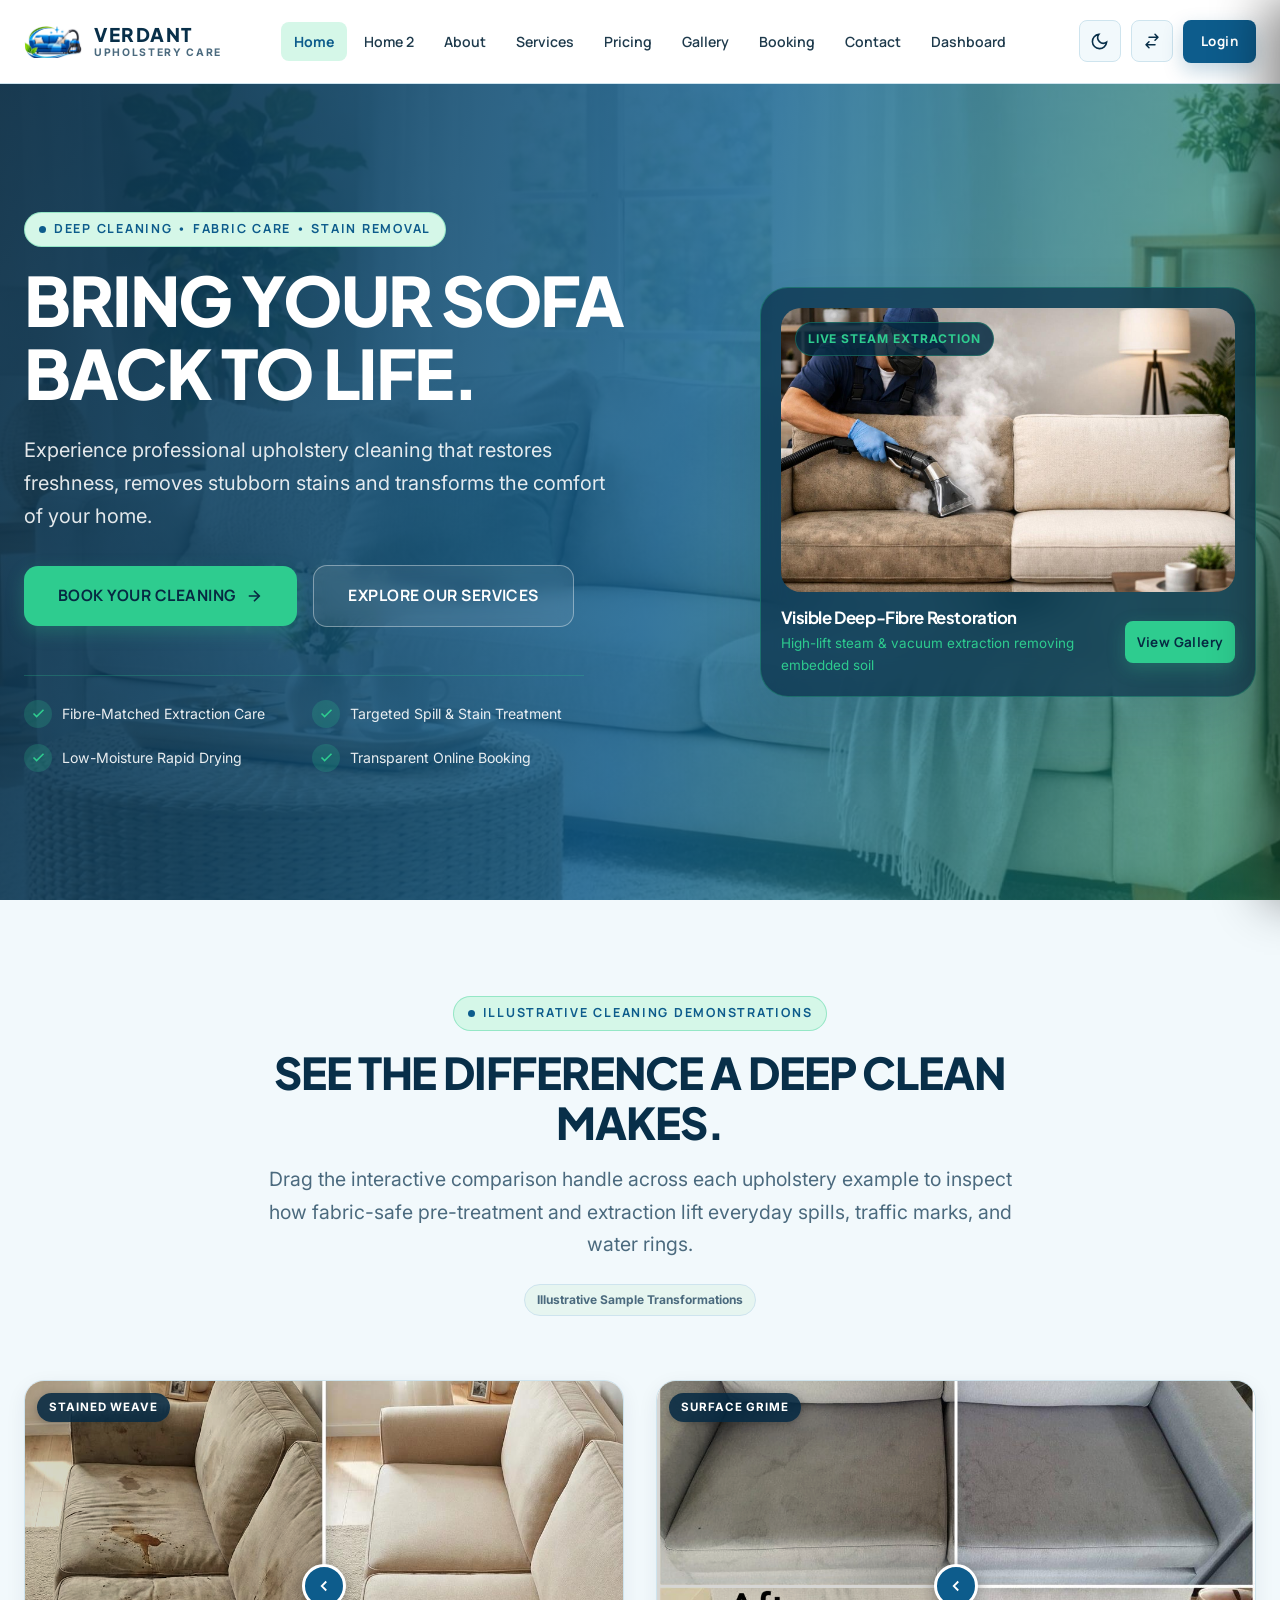
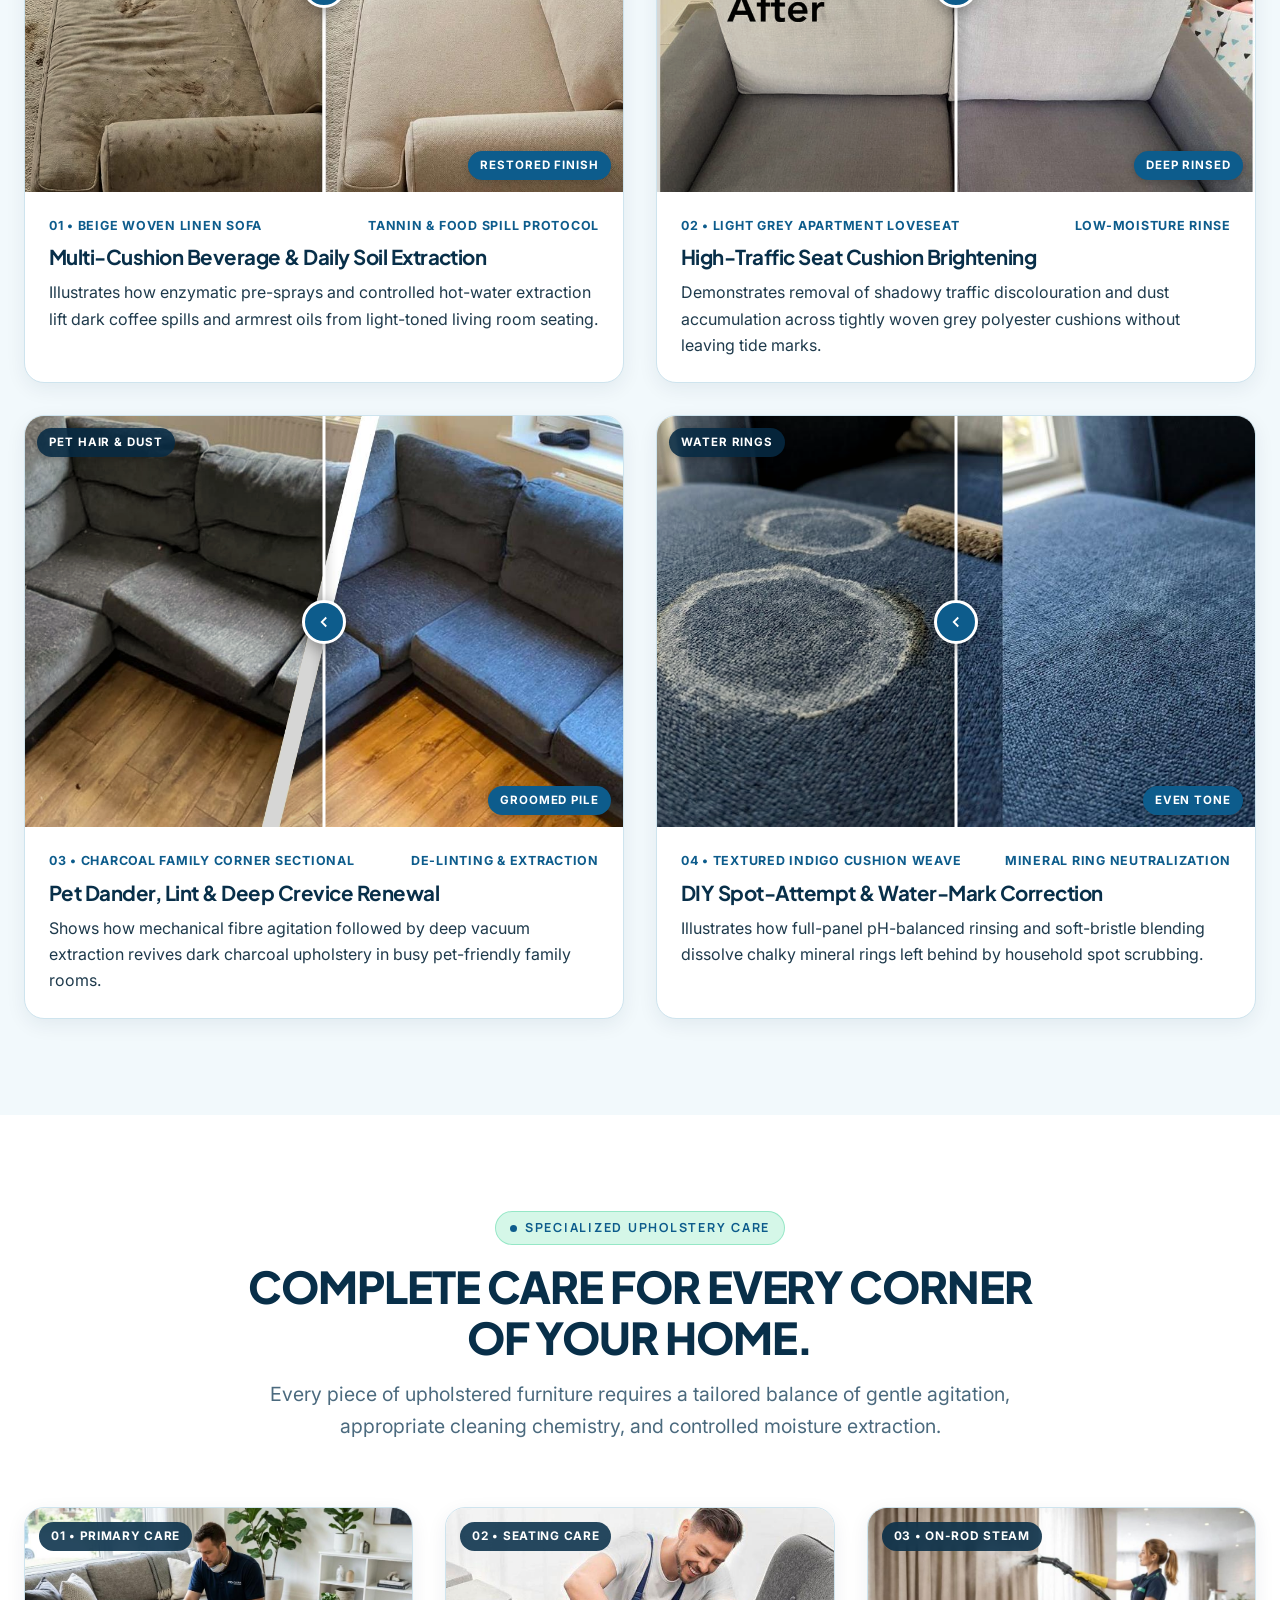
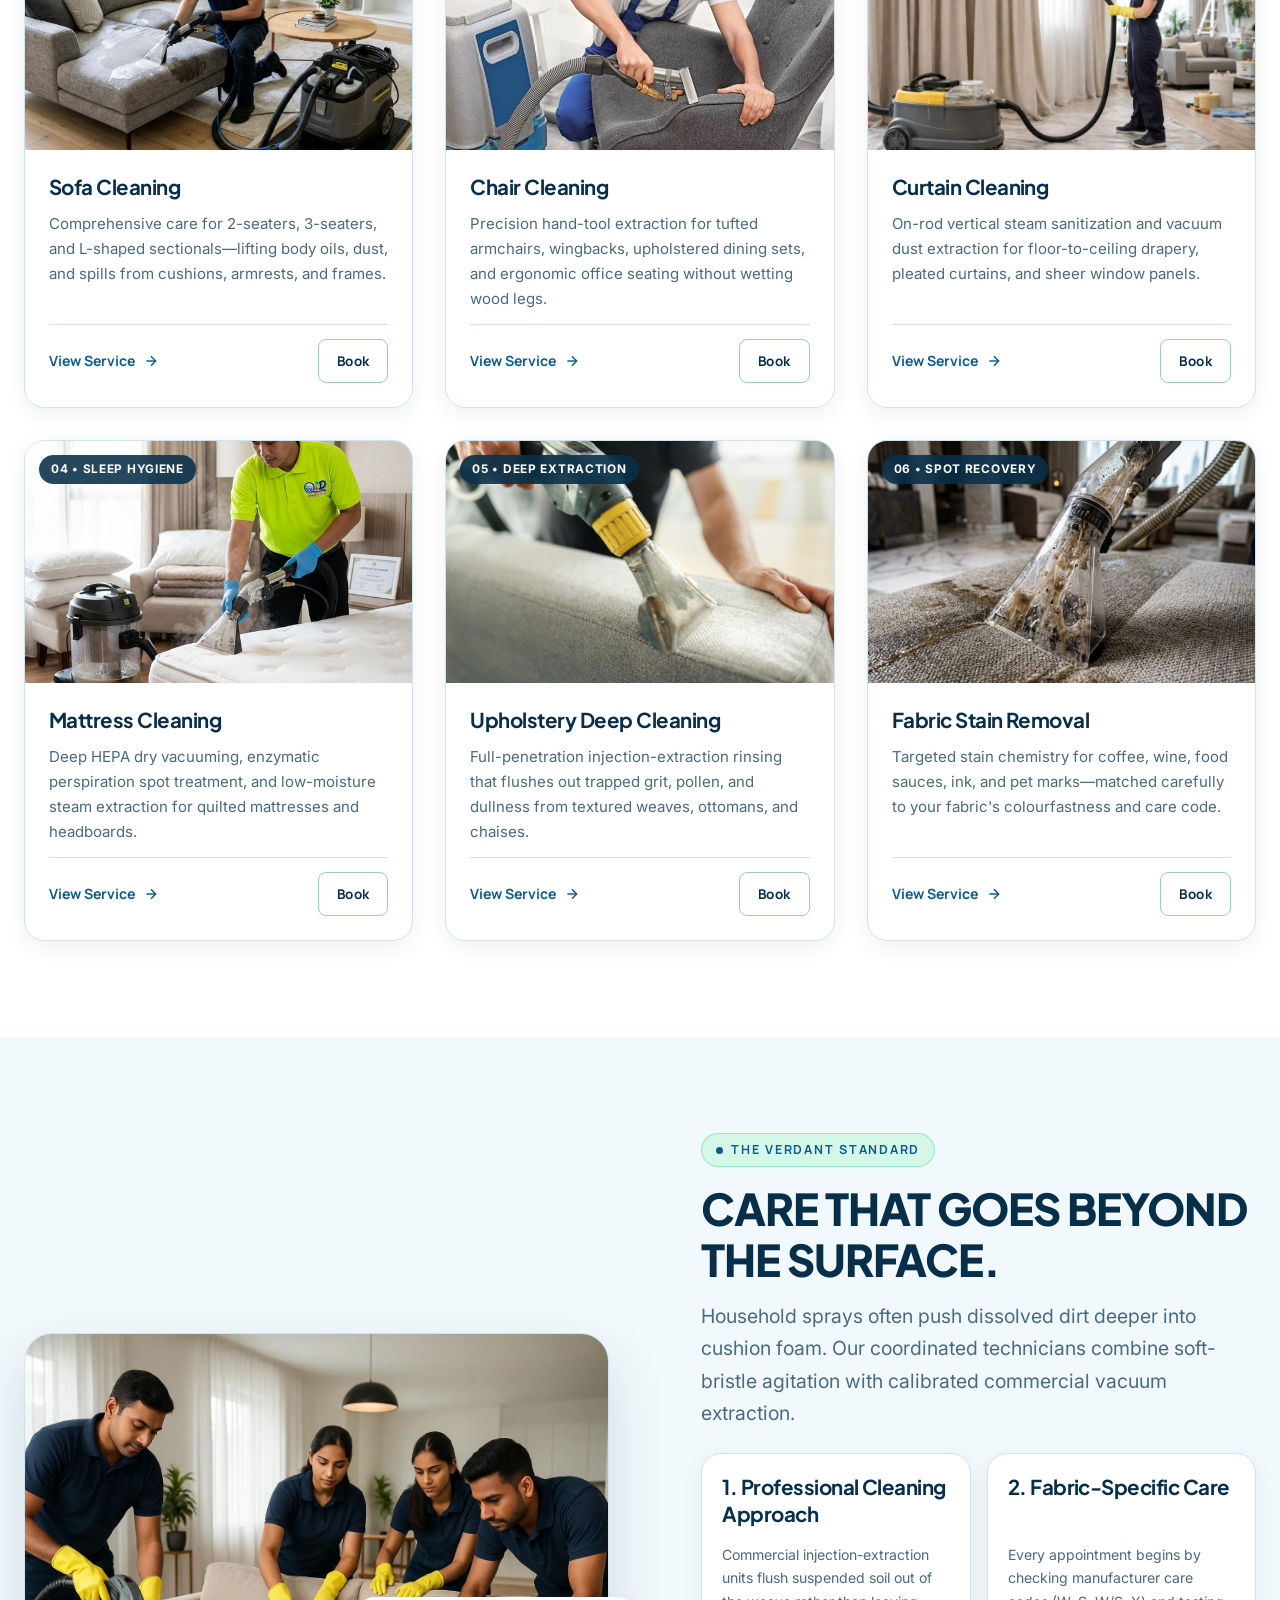
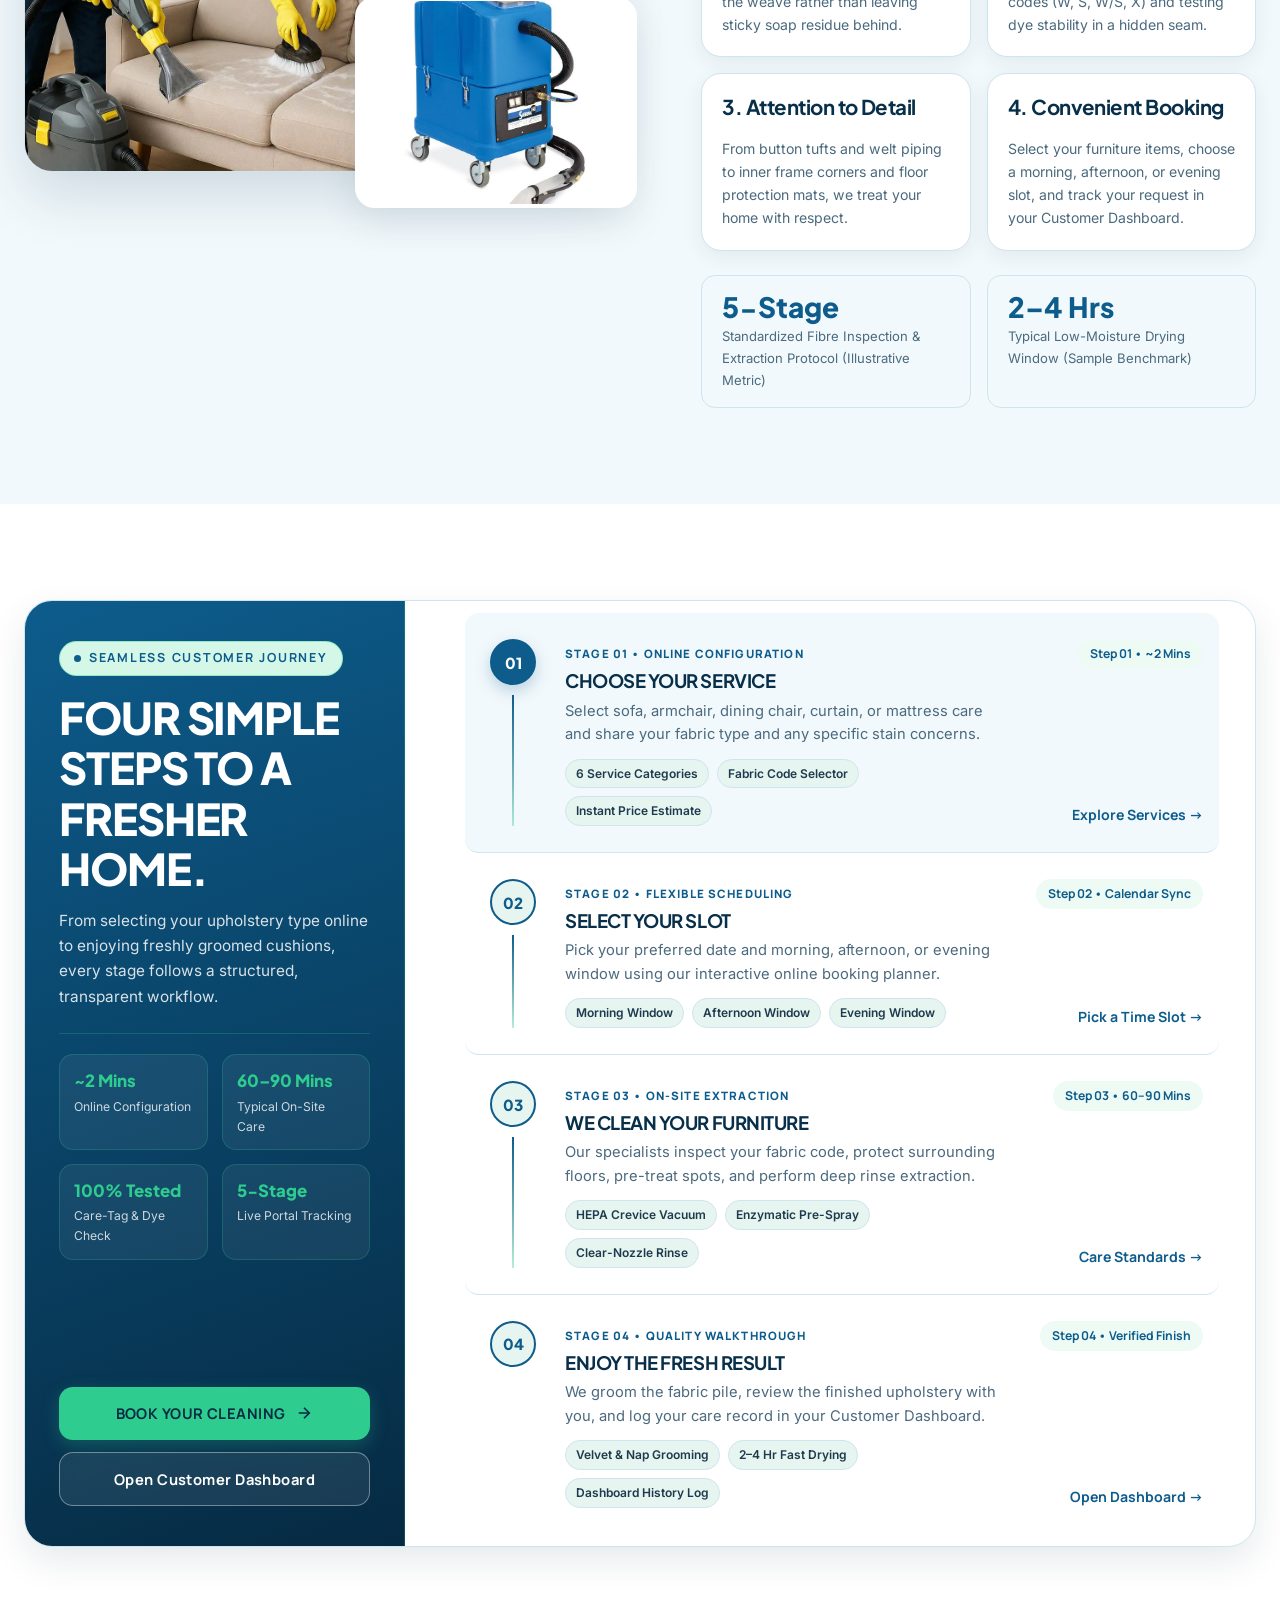
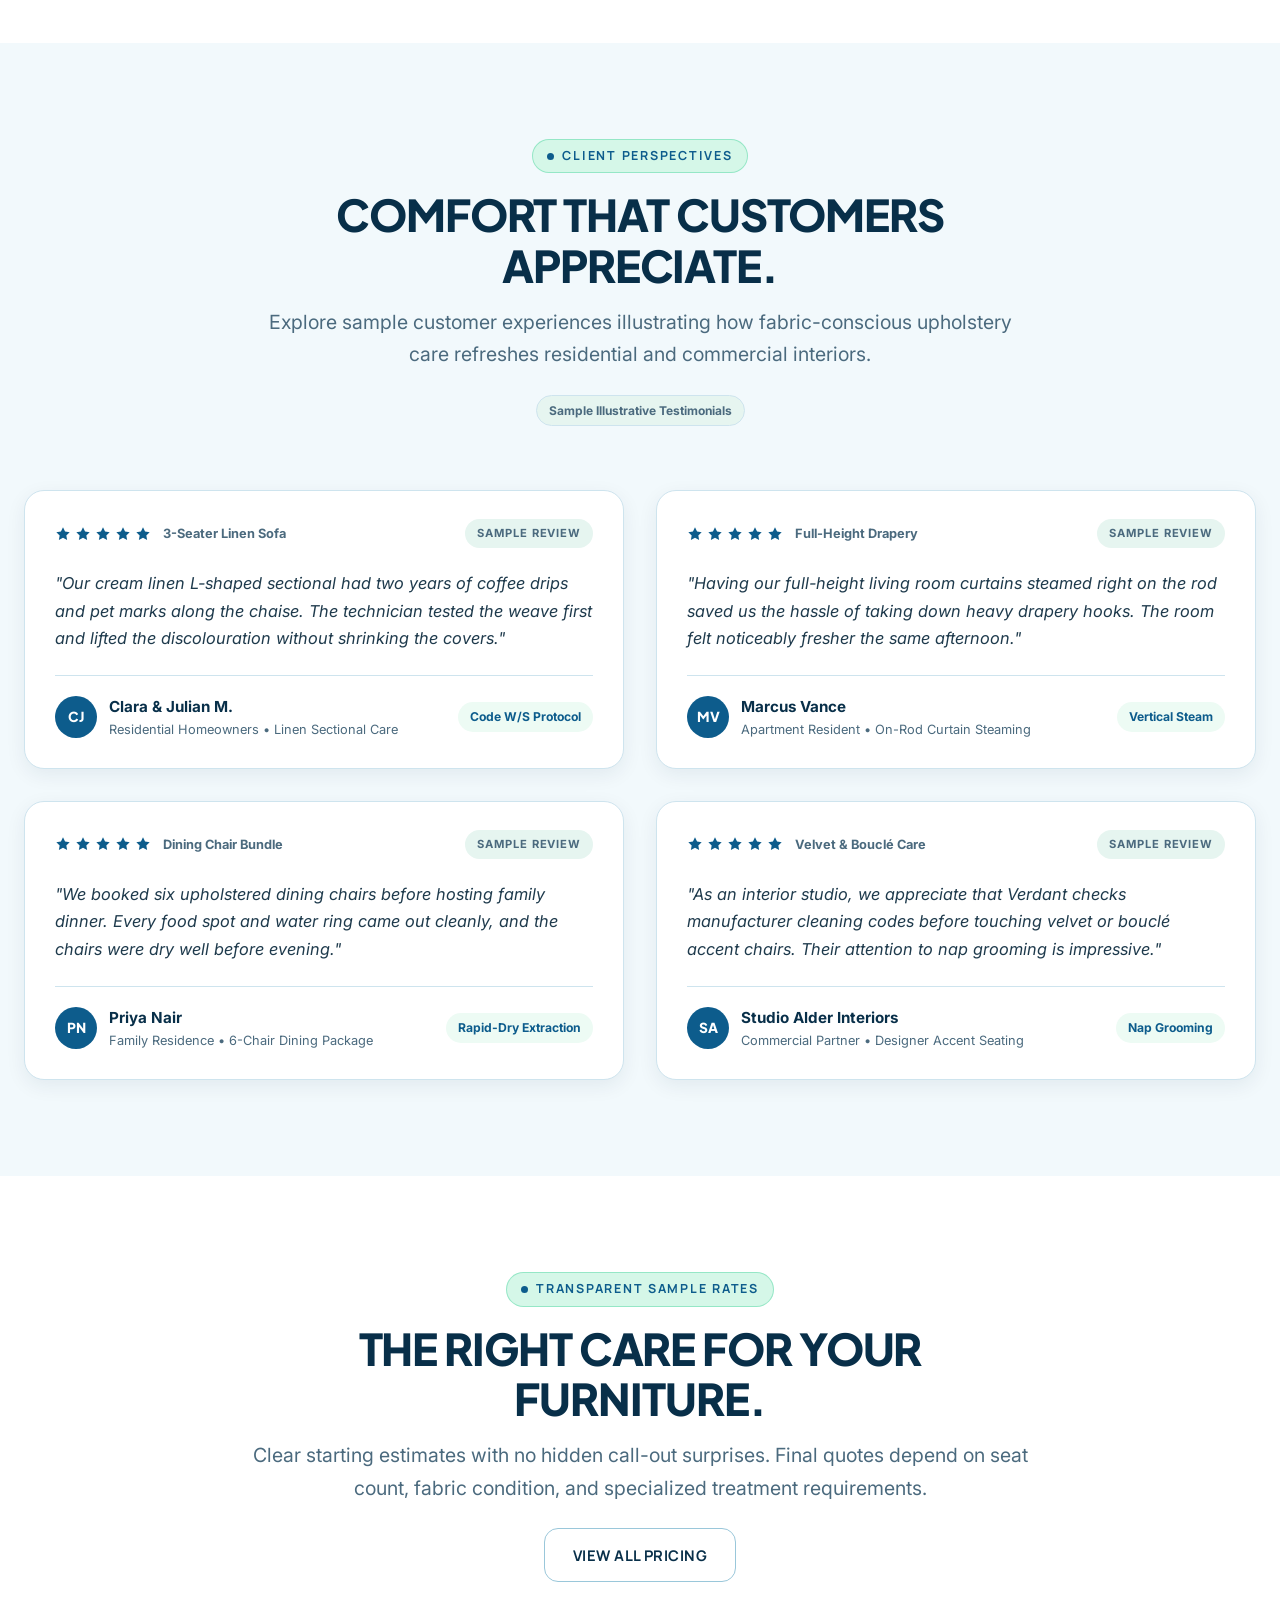
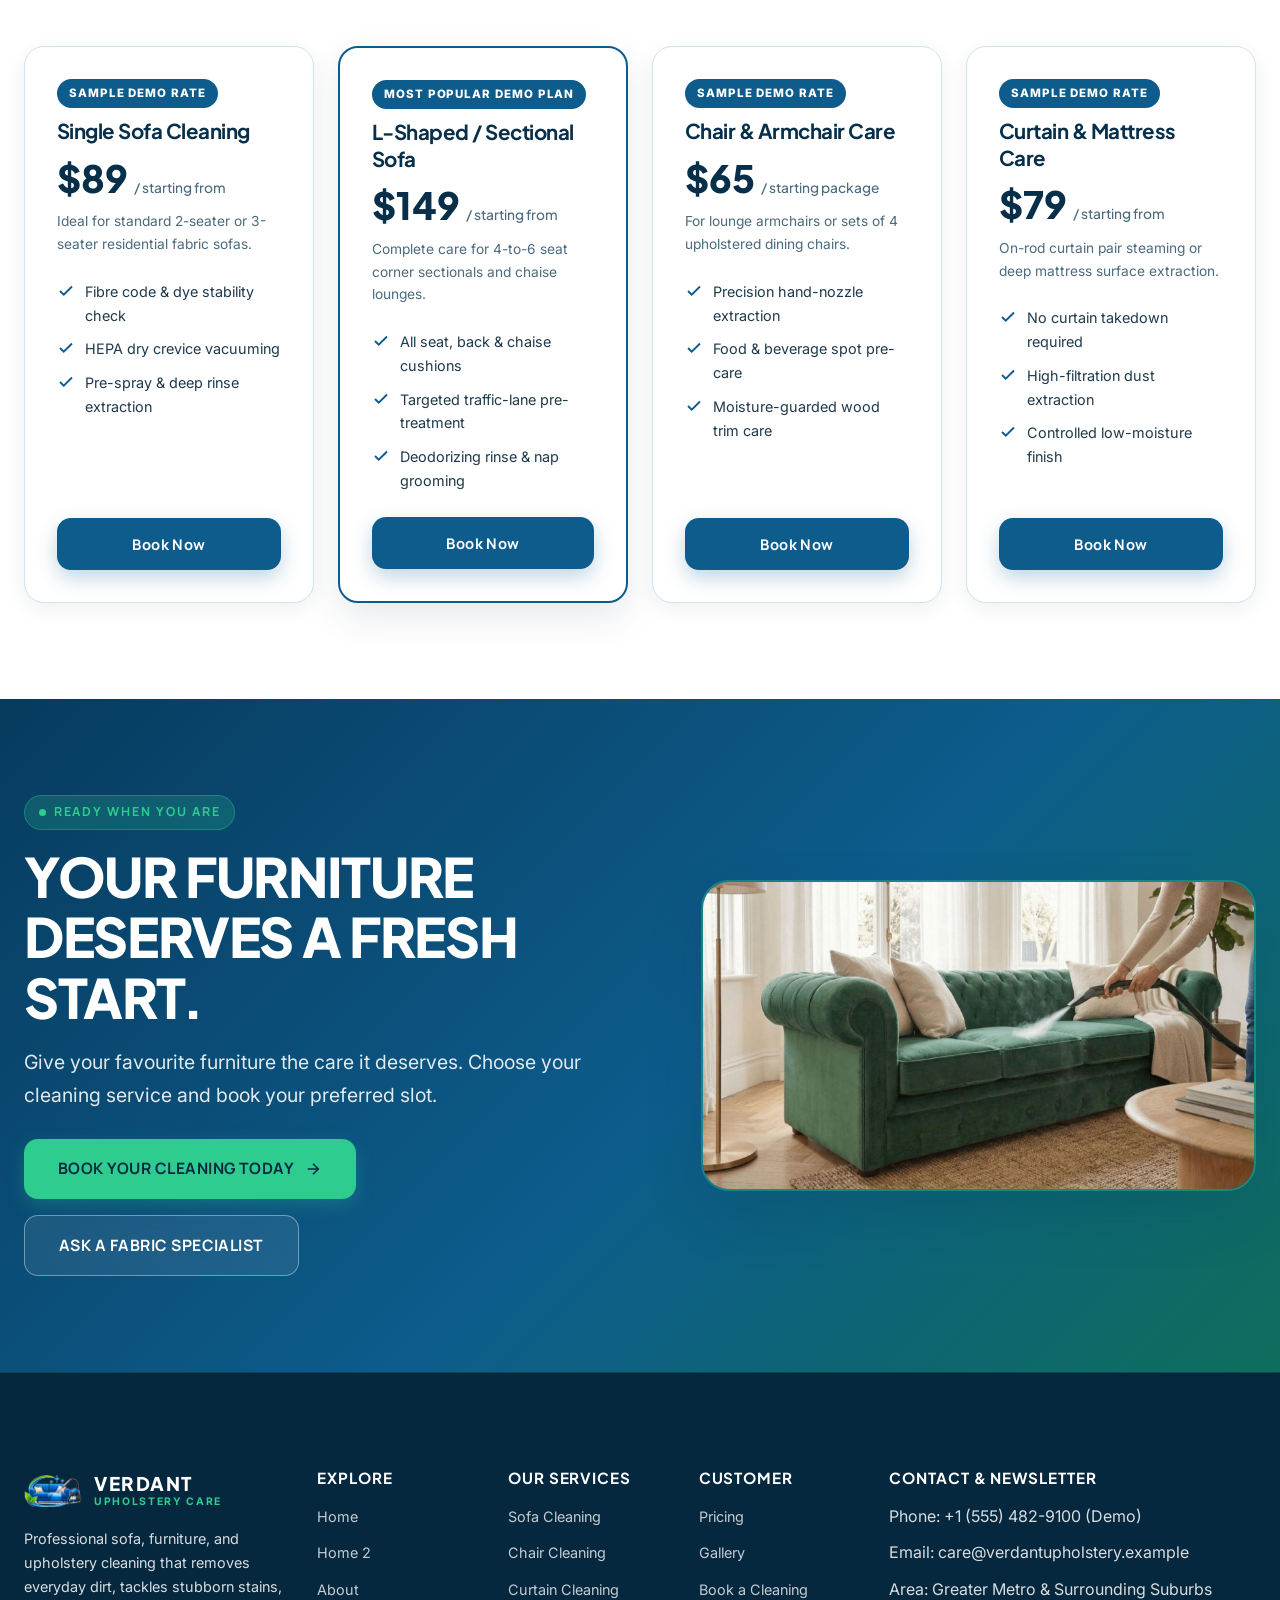
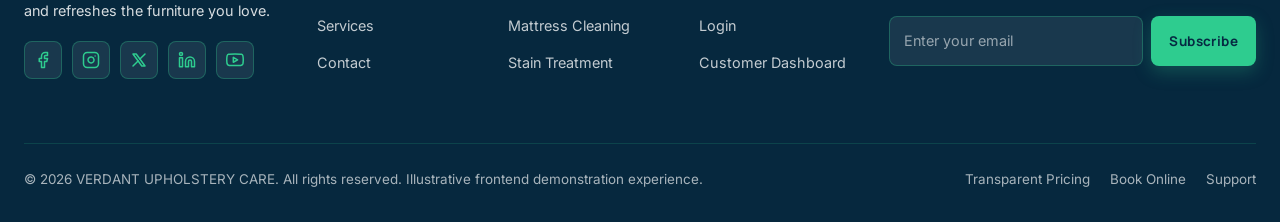
==== commit 6d074433: "second commit" ====
--- a/index.html
+++ b/index.html
@@ -102,25 +102,19 @@
     <div class="mobile-drawer__body">
       <nav class="drawer-nav-list" aria-label="Drawer Links">
         <a href="index.html" class="drawer-nav-link is-active">Home</a>
-        <a href="home-2.html" class="drawer-nav-link">Home 2 (Interactive Experience)</a>
-        <a href="about.html" class="drawer-nav-link">About Our Brand</a>
-        <a href="services.html" class="drawer-nav-link">Cleaning Services</a>
-        <a href="pricing.html" class="drawer-nav-link">Pricing &amp; Packages</a>
-        <a href="gallery.html" class="drawer-nav-link">Before &amp; After Gallery</a>
-        <a href="booking.html" class="drawer-nav-link">Book a Cleaning</a>
-        <a href="contact.html" class="drawer-nav-link">Contact Us</a>
+        <a href="home-2.html" class="drawer-nav-link">Home 2</a>
+        <a href="about.html" class="drawer-nav-link">About</a>
+        <a href="services.html" class="drawer-nav-link">Services</a>
+        <a href="pricing.html" class="drawer-nav-link">Pricing</a>
+        <a href="gallery.html" class="drawer-nav-link">Gallery</a>
+        <a href="booking.html" class="drawer-nav-link">Booking</a>
+        <a href="contact.html" class="drawer-nav-link">Contact</a>
         <a href="dashboard.html" class="drawer-nav-link">Dashboard</a>
       </nav>
-      <div class="drawer-portal-links">
-        <a href="login.html" class="drawer-portal-btn">Login</a>
-        <a href="register.html" class="drawer-portal-btn">Register</a>
-        <a href="dashboard.html" class="drawer-portal-btn drawer-portal-btn--full">Customer Dashboard Portal</a>
-      </div>
     </div>
     <div class="mobile-drawer__footer">
-      <div class="drawer-theme-row">
-        <span data-theme-label>Light Mode Active</span>
-        <button type="button" class="theme-toggle" data-theme-toggle aria-label="Toggle Theme">
+      <div class="drawer-toggles-row">
+        <button type="button" class="theme-toggle" data-theme-toggle aria-label="Toggle Light and Dark Theme">
           <svg class="icon-moon" viewBox="0 0 24 24" fill="none" stroke="currentColor" stroke-width="2">
             <path d="M21 12.79A9 9 0 1 1 11.21 3 7 7 0 0 0 21 12.79z" />
           </svg>
@@ -130,8 +124,14 @@
             <line x1="12" y1="21" x2="12" y2="23" />
           </svg>
         </button>
-      </div>
-      <a href="booking.html" class="btn btn--sage btn--full">BOOK YOUR CLEANING</a>
+        <button type="button" class="rtl-toggle-btn" data-rtl-toggle aria-label="Toggle Direction" title="Toggle RTL / LTR Direction">
+          <svg viewBox="0 0 24 24" width="18" height="18" fill="none" stroke="currentColor" stroke-width="2" stroke-linecap="round" stroke-linejoin="round" aria-hidden="true">
+            <path d="M8 7h12m0 0l-4-4m4 4l-4 4" />
+            <path d="M16 17H4m0 0l4 4m-4-4l4-4" />
+          </svg>
+        </button>
+      </div>
+      <a href="login.html" class="btn btn--primary drawer-login-btn">Login</a>
     </div>
   </aside>
 
@@ -586,7 +586,7 @@
           <!-- Left: Sticky Editorial & Architectural Summary Console -->
           <aside class="journey-console">
             <div>
-              <span class="eyebrow" style="color: var(--clr-sage);">Seamless Customer Journey</span>
+              <span class="eyebrow">Seamless Customer Journey</span>
               <h2 class="heading-lg" style="color: var(--clr-white); margin-bottom: 14px;">FOUR SIMPLE STEPS TO A
                 FRESHER HOME.</h2>
               <p style="color: rgba(255,255,255,0.84); font-size: 0.96rem; line-height: 1.65; margin-bottom: 24px;">
--- a/assets/css/style.css
+++ b/assets/css/style.css
@@ -628,7 +628,8 @@
   gap: var(--space-3);
 }
 
-/* 6-Card Grid: 3x2 desktop -> 2x3 tablet -> 1 col mobile */
+/* 3-Column / 6-Card Grid: 3 cols desktop (and 1024px) -> 2 cols tablet (<= 900px) -> 1 col mobile */
+.grid-3,
 .grid-6 {
   display: grid;
   grid-template-columns: repeat(3, minmax(0, 1fr));
@@ -646,6 +647,10 @@
   .grid-4 {
     grid-template-columns: repeat(2, minmax(0, 1fr));
   }
+}
+
+@media (max-width: 900px) {
+  .grid-3,
   .grid-6 {
     grid-template-columns: repeat(2, minmax(0, 1fr));
     gap: var(--space-3);
@@ -654,6 +659,7 @@
 
 @media (max-width: 767px) {
   .grid-2,
+  .grid-3,
   .grid-4,
   .grid-6 {
     grid-template-columns: minmax(0, 1fr);
@@ -806,17 +812,21 @@
   height: 19px;
 }
 
-.theme-toggle .icon-moon {
+.theme-toggle .icon-moon,
+.theme-toggle .theme-toggle__icon-moon {
   display: block;
 }
-.theme-toggle .icon-sun {
+.theme-toggle .icon-sun,
+.theme-toggle .theme-toggle__icon-sun {
   display: none;
 }
 
-[data-theme="dark"] .theme-toggle .icon-moon {
+[data-theme="dark"] .theme-toggle .icon-moon,
+[data-theme="dark"] .theme-toggle .theme-toggle__icon-moon {
   display: none;
 }
-[data-theme="dark"] .theme-toggle .icon-sun {
+[data-theme="dark"] .theme-toggle .icon-sun,
+[data-theme="dark"] .theme-toggle .theme-toggle__icon-sun {
   display: block;
 }
 
@@ -853,6 +863,19 @@
 
 /* Use hamburger navigation at 1150px and below (covers 1024px, 834px, 768px, mobile) */
 @media (max-width: 1150px) {
+  .site-header {
+    position: fixed !important;
+    top: 0 !important;
+    left: 0 !important;
+    right: 0 !important;
+    width: 100% !important;
+    z-index: 1000 !important;
+  }
+
+  .site-header ~ main {
+    padding-top: var(--navbar-height) !important;
+  }
+
   .nav-menu,
   .nav-actions .nav-account-link,
   .nav-actions .btn--nav-cta,
@@ -995,11 +1018,7 @@
 }
 
 .drawer-nav-link svg {
-  width: 17px;
-  height: 17px;
-  flex-shrink: 0;
-  color: var(--clr-sage);
-  transition: transform var(--transition-fast);
+  display: none !important;
 }
 
 .drawer-nav-link:hover,
@@ -1008,55 +1027,60 @@
   color: var(--clr-sage);
 }
 
-.drawer-nav-link:hover svg,
-.drawer-nav-link.is-active svg {
-  transform: scale(1.15);
-}
-
 .mobile-drawer__footer {
-  padding: 12px 18px 18px;
+  padding: 14px 18px 20px;
   border-top: 1px solid rgba(46, 204, 143, 0.2);
   display: flex;
   flex-direction: column;
   align-items: center;
-  gap: 10px;
+  justify-content: center;
+  gap: 12px;
   flex-shrink: 0;
   width: 100%;
 }
 
 .drawer-toggles-row {
-  display: flex;
-  align-items: center;
-  justify-content: center;
-  gap: 12px;
-  width: 100%;
+  display: flex !important;
+  flex-direction: row !important;
+  align-items: center !important;
+  justify-content: center !important;
+  gap: 12px !important;
+  width: 100% !important;
 }
 
 .drawer-toggles-row .theme-toggle,
 .drawer-toggles-row .rtl-toggle-btn {
-  width: 42px;
-  height: 42px;
-  border-radius: var(--radius-sm);
-  background-color: rgba(255, 255, 255, 0.12);
-  border: 1px solid rgba(46, 204, 143, 0.35);
-  color: var(--clr-white);
-  display: inline-flex;
-  align-items: center;
-  justify-content: center;
+  width: 42px !important;
+  height: 42px !important;
+  border-radius: var(--radius-sm) !important;
+  background-color: rgba(255, 255, 255, 0.12) !important;
+  border: 1px solid rgba(46, 204, 143, 0.35) !important;
+  color: var(--clr-white) !important;
+  display: inline-flex !important;
+  align-items: center !important;
+  justify-content: center !important;
+  flex-shrink: 0 !important;
   transition: background-color var(--transition-fast), border-color var(--transition-fast);
 }
 
 .drawer-toggles-row .theme-toggle:hover,
 .drawer-toggles-row .rtl-toggle-btn:hover {
-  background-color: rgba(46, 204, 143, 0.25);
-  border-color: var(--clr-sage);
+  background-color: rgba(46, 204, 143, 0.25) !important;
+  border-color: var(--clr-sage) !important;
 }
 
 .drawer-login-btn {
-  width: 100%;
-  text-align: center;
-  padding: 10px 18px;
-  font-size: 0.92rem;
+  display: inline-flex !important;
+  align-items: center !important;
+  justify-content: center !important;
+  text-align: center !important;
+  margin-inline: auto !important;
+  align-self: center !important;
+  width: 100% !important;
+  max-width: 200px !important;
+  padding: 10px 24px !important;
+  font-size: 0.92rem !important;
+  white-space: nowrap !important;
 }
 
 /* ==========================================================================
@@ -1329,7 +1353,6 @@
 
 .ba-slider__tag {
   position: absolute;
-  bottom: 12px;
   padding: 5px 12px;
   border-radius: var(--radius-pill);
   font-size: 0.72rem;
@@ -1338,15 +1361,20 @@
   text-transform: uppercase;
   z-index: 2;
   pointer-events: none;
+  white-space: nowrap;
+  max-width: calc(100% - 24px);
+  box-shadow: 0 2px 8px rgba(0, 0, 0, 0.25);
 }
 
 .ba-slider__tag--left {
+  top: 12px;
   left: 12px;
-  background-color: rgba(6, 42, 66, 0.84);
+  background-color: rgba(6, 42, 66, 0.88);
   color: var(--clr-white);
 }
 
 .ba-slider__tag--right {
+  bottom: 12px;
   right: 12px;
   background-color: var(--clr-primary);
   color: var(--clr-white);
@@ -1364,6 +1392,8 @@
   display: flex;
   align-items: center;
   justify-content: space-between;
+  flex-wrap: wrap;
+  gap: 6px;
   font-size: 0.78rem;
   font-weight: 700;
   color: var(--clr-primary);
@@ -1774,6 +1804,13 @@
   justify-content: space-between;
   gap: 32px;
   border-right: 1px solid rgba(46, 204, 143, 0.2);
+}
+
+[data-theme="dark"] .journey-console .eyebrow,
+[data-theme="dark"] .booking-summary-card .eyebrow,
+[data-theme="dark"] .contact-advisory-panel .eyebrow {
+  color: #ffffff !important;
+  text-shadow: 0 1px 2px rgba(6, 42, 66, 0.4);
 }
 
 .journey-console__metrics {
@@ -3370,18 +3407,42 @@
 
 .pwd-input-wrap .form-input,
 .pwd-input-wrap .form-control {
-  padding-right: 68px;
+  padding-right: 48px;
 }
 
 .pwd-toggle-btn {
   position: absolute;
-  right: 10px;
-  padding: 5px 10px;
-  border-radius: var(--radius-xs);
-  font-size: 0.76rem;
-  font-weight: 700;
-  background-color: var(--bg-surface-alt);
-  color: var(--text-heading);
+  right: 12px;
+  top: 50%;
+  transform: translateY(-50%);
+  display: inline-flex;
+  align-items: center;
+  justify-content: center;
+  width: 32px;
+  height: 32px;
+  padding: 0;
+  border-radius: var(--radius-sm);
+  border: none;
+  background: transparent;
+  color: var(--text-muted);
+  cursor: pointer;
+  transition: color var(--transition-fast), background-color var(--transition-fast);
+}
+
+.pwd-toggle-btn:hover {
+  color: var(--clr-primary);
+  background-color: rgba(13, 92, 140, 0.08);
+}
+
+[data-theme="dark"] .pwd-toggle-btn:hover {
+  color: var(--clr-sage);
+  background-color: rgba(46, 204, 143, 0.12);
+}
+
+.pwd-toggle-btn svg {
+  width: 20px;
+  height: 20px;
+  display: block;
 }
 
 .slot-grid {
@@ -3528,13 +3589,13 @@
 
 [dir="rtl"] .pwd-input-wrap .pwd-toggle-btn {
   right: auto;
-  left: 10px;
+  left: 12px;
 }
 
 [dir="rtl"] .pwd-input-wrap .form-input,
 [dir="rtl"] .pwd-input-wrap .form-control {
   padding-right: 16px;
-  padding-left: 68px;
+  padding-left: 48px;
 }
 
 [dir="rtl"] .site-header .navbar {
@@ -3722,11 +3783,18 @@
     padding: 14px 20px;
     background-color: var(--clr-primary);
     color: var(--clr-white);
-    position: sticky;
-    top: 0;
-    z-index: 1000;
+    position: fixed !important;
+    top: 0 !important;
+    left: 0 !important;
+    right: 0 !important;
+    width: 100% !important;
+    z-index: 1000 !important;
     box-shadow: var(--shadow-sm);
     border-bottom: 1px solid rgba(46, 204, 143, 0.25);
+  }
+
+  .dashboard-topbar ~ .dashboard-shell {
+    padding-top: 72px !important;
   }
 
   [data-theme="dark"] .dashboard-topbar {
@@ -3892,8 +3960,66 @@
   .dashboard-topbar {
     padding: 12px 16px !important;
   }
+  .dashboard-topbar ~ .dashboard-shell {
+    padding-top: 68px !important;
+  }
   .dashboard-main {
-    padding: 20px 14px !important;
+    padding: 16px 12px !important;
+  }
+  .dash-panel {
+    padding: 18px 14px !important;
+  }
+  .dash-panel__header {
+    flex-direction: column !important;
+    align-items: stretch !important;
+    gap: 16px !important;
+  }
+  .dash-panel__header > div:first-child {
+    width: 100% !important;
+  }
+  .dash-actions-group {
+    display: flex !important;
+    flex-direction: column !important;
+    align-items: center !important;
+    justify-content: center !important;
+    width: 100% !important;
+    max-width: 340px !important;
+    margin-inline: auto !important;
+    gap: 12px !important;
+    text-align: center !important;
+  }
+  .dash-actions-group > label {
+    width: 100% !important;
+    text-align: center !important;
+    margin-bottom: 2px !important;
+    font-size: 0.86rem !important;
+  }
+  .dash-actions-group .btn,
+  .dash-actions-group .form-select,
+  .dash-actions-group > select,
+  .dash-actions-group > a,
+  .dash-actions-group > button {
+    width: 100% !important;
+    max-width: 340px !important;
+    min-width: 0 !important;
+    min-height: 48px !important;
+    box-sizing: border-box !important;
+    display: inline-flex !important;
+    align-items: center !important;
+    justify-content: center !important;
+    text-align: center !important;
+    margin-inline: auto !important;
+    white-space: normal !important;
+    padding: 12px 18px !important;
+    font-size: 0.88rem !important;
+  }
+  .dash-actions-group .form-select,
+  .dash-actions-group > select {
+    text-overflow: ellipsis !important;
+    overflow: hidden !important;
+    white-space: nowrap !important;
+    text-align: center !important;
+    text-align-last: center !important;
   }
 }
 
@@ -3916,6 +4042,13 @@
   margin-bottom: 22px;
 }
 
+.dash-actions-group {
+  display: flex;
+  flex-wrap: wrap;
+  gap: 10px;
+  align-items: center;
+}
+
 .dash-stats-grid {
   display: grid;
   grid-template-columns: repeat(4, minmax(0, 1fr));
@@ -4173,14 +4306,23 @@
   background-color: var(--bg-surface);
 }
 
+.data-table .btn {
+  white-space: nowrap !important;
+  word-break: normal !important;
+}
+
 .status-badge {
   display: inline-flex;
   align-items: center;
+  justify-content: center;
   gap: 6px;
   padding: 4px 12px;
   border-radius: var(--radius-pill);
   font-size: 0.76rem;
   font-weight: 700;
+  white-space: nowrap !important;
+  word-break: normal !important;
+  flex-shrink: 0;
   background-color: var(--clr-sage-light);
   color: var(--clr-primary-deeper);
 }
@@ -4808,11 +4950,32 @@
     max-width: 320px !important;
   }
 
+  /* Hero cinematic showcase card meta: one-by-one alignment on mobile with centered button and single horizontal line text */
+  .hero-showcase-card__meta {
+    flex-direction: column !important;
+    gap: 14px !important;
+  }
+
+  .hero-showcase-card__meta .btn {
+    white-space: nowrap !important;
+    word-break: normal !important;
+    width: auto !important;
+    align-self: center !important;
+    margin-inline: auto !important;
+  }
+
   /* 2. STAT STRIP HORIZONTAL OVERFLOW FIX (Image 4: "6 Categories" overflow) */
   .stat-strip {
     grid-template-columns: 1fr !important;
     gap: 14px !important;
     width: 100% !important;
+  }
+
+  /* Before/After slider tags on mobile: compact and non-overlapping */
+  .ba-slider__tag {
+    font-size: 0.68rem !important;
+    padding: 4px 10px !important;
+    letter-spacing: 0.05em !important;
   }
 
   .stat-box {
@@ -4880,5 +5043,136 @@
     max-width: 100%;
     box-sizing: border-box;
   }
-}
-
+
+  /* 6. LOGIN & REGISTER: MOVE THEME & RTL BUTTONS UP ON MOBILE SO THEY SIT ABOVE CARD CONTAINER */
+  .auth-top-actions {
+    top: 10px !important;
+    right: 16px !important;
+  }
+
+  [dir="rtl"] .auth-top-actions {
+    right: auto !important;
+    left: 16px !important;
+  }
+
+  .auth-centered-page {
+    padding-top: 64px !important;
+    padding-inline: 16px !important;
+  }
+
+  /* 7. DASHBOARD DATA TABLES: MOBILE CARD TRANSFORMATION WITH CLEAN ALIGNMENT */
+  .table-wrap {
+    overflow: visible !important;
+    width: 100% !important;
+  }
+
+  .data-table {
+    min-width: 0 !important;
+    width: 100% !important;
+    border-collapse: separate !important;
+    border: none !important;
+  }
+
+  .data-table thead {
+    display: none !important;
+  }
+
+  .data-table tbody,
+  .data-table tr,
+  .data-table td {
+    display: block !important;
+    width: 100% !important;
+    box-sizing: border-box !important;
+  }
+
+  .data-table tr {
+    background: var(--bg-surface) !important;
+    border: 1px solid var(--border-subtle) !important;
+    border-radius: var(--radius-md) !important;
+    padding: 14px !important;
+    margin-bottom: 14px !important;
+    box-shadow: var(--shadow-xs) !important;
+  }
+
+  [data-theme="dark"] .data-table tr {
+    background: rgba(6, 42, 66, 0.45) !important;
+    border-color: rgba(46, 204, 143, 0.22) !important;
+  }
+
+  .data-table td {
+    display: flex !important;
+    align-items: center !important;
+    justify-content: space-between !important;
+    padding: 9px 0 !important;
+    border-bottom: 1px dashed var(--border-subtle) !important;
+    font-size: 0.88rem !important;
+    text-align: right !important;
+    white-space: normal !important;
+    word-break: normal !important;
+  }
+
+  [data-theme="dark"] .data-table td {
+    border-bottom-color: rgba(255, 255, 255, 0.08) !important;
+  }
+
+  .data-table td::before {
+    content: attr(data-label);
+    font-family: var(--font-display);
+    font-weight: 700;
+    font-size: 0.78rem;
+    text-transform: uppercase;
+    letter-spacing: 0.05em;
+    color: var(--text-muted);
+    text-align: left;
+    margin-right: 12px;
+    flex-shrink: 0;
+  }
+
+  [data-theme="dark"] .data-table td::before {
+    color: rgba(255, 255, 255, 0.65);
+  }
+
+  .data-table td:last-child {
+    border-bottom: none !important;
+    padding-top: 12px !important;
+    padding-bottom: 2px !important;
+    justify-content: center !important;
+  }
+
+  .data-table td:last-child::before {
+    display: none !important;
+  }
+
+  .data-table td .status-badge,
+  .status-badge {
+    white-space: nowrap !important;
+    word-break: normal !important;
+    flex-shrink: 0 !important;
+    display: inline-flex !important;
+    text-align: center !important;
+  }
+
+  .data-table td .btn {
+    width: 100% !important;
+    max-width: 100% !important;
+    display: flex !important;
+    align-items: center !important;
+    justify-content: center !important;
+    text-align: center !important;
+    padding: 10px 16px !important;
+    font-size: 0.88rem !important;
+    white-space: nowrap !important;
+    word-break: normal !important;
+  }
+
+  [dir="rtl"] .data-table td {
+    text-align: left !important;
+  }
+
+  [dir="rtl"] .data-table td::before {
+    text-align: right !important;
+    margin-right: 0 !important;
+    margin-left: 12px !important;
+  }
+}
+
